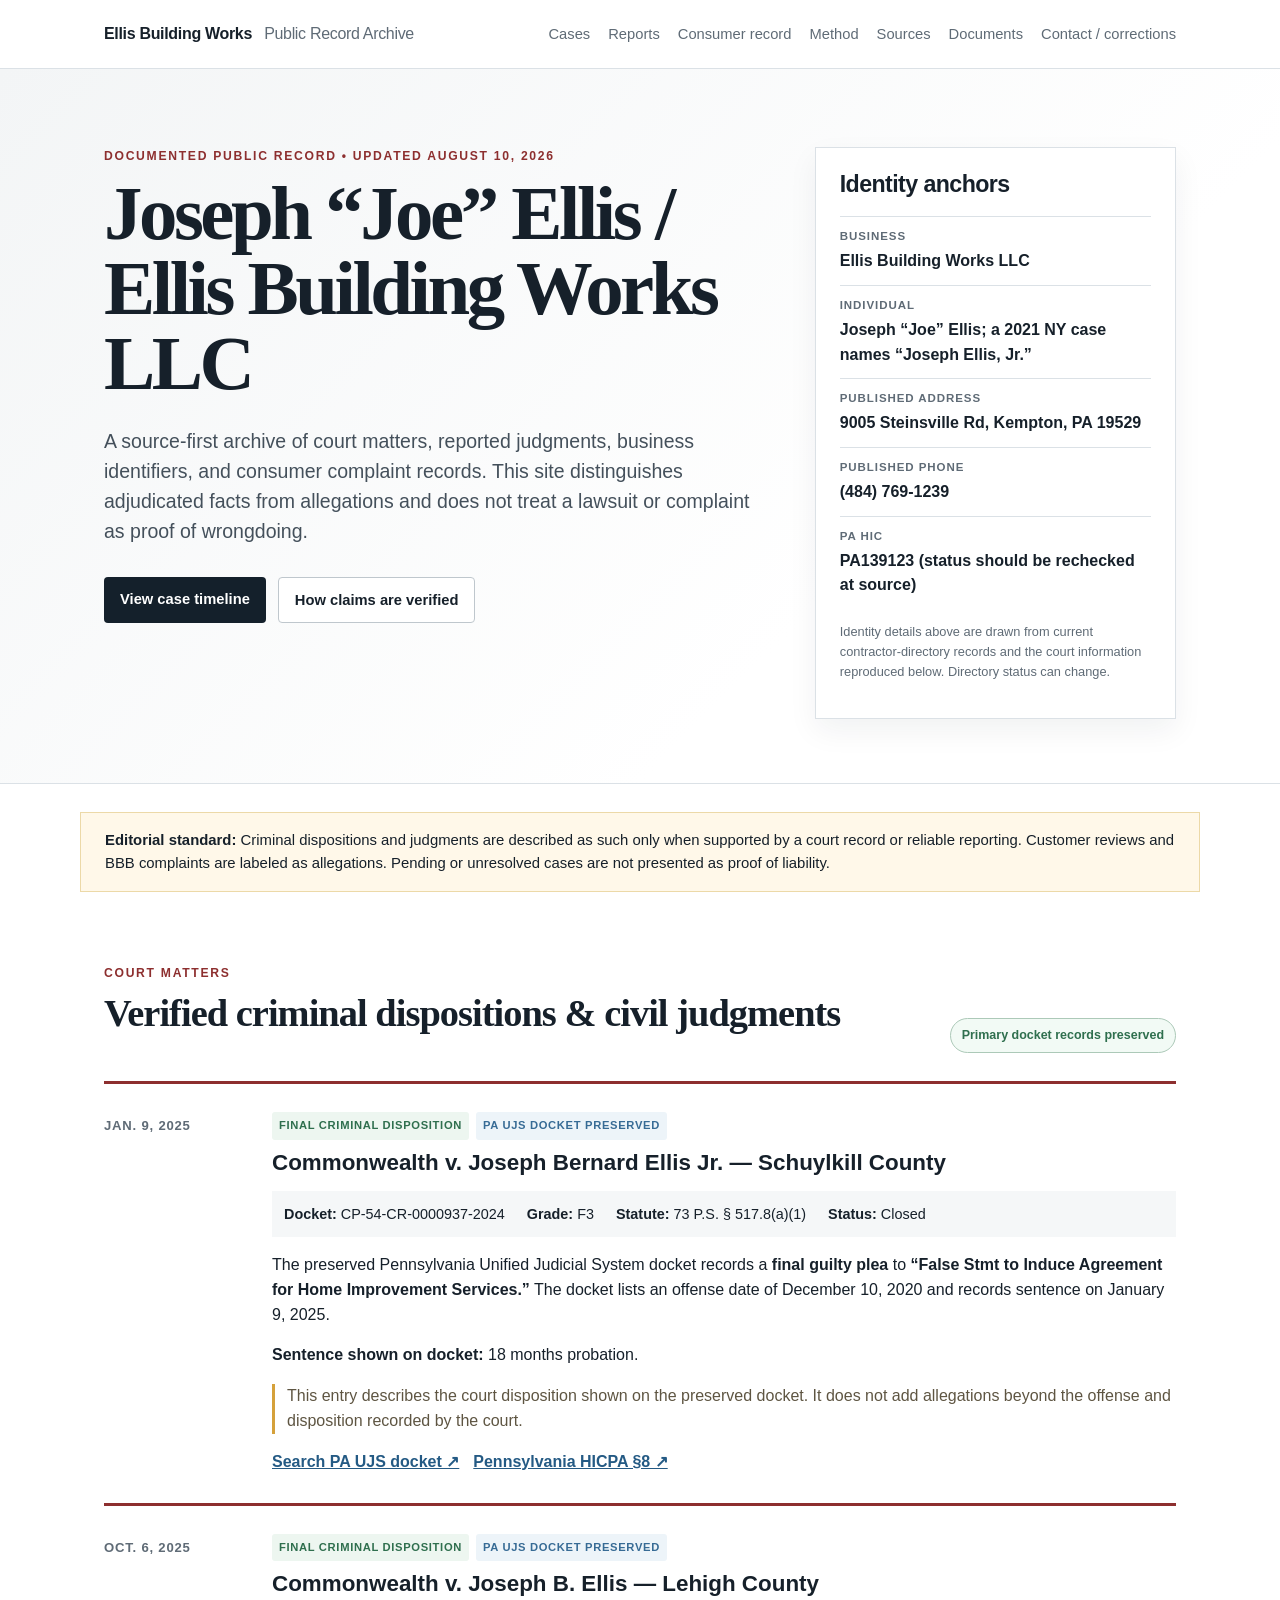
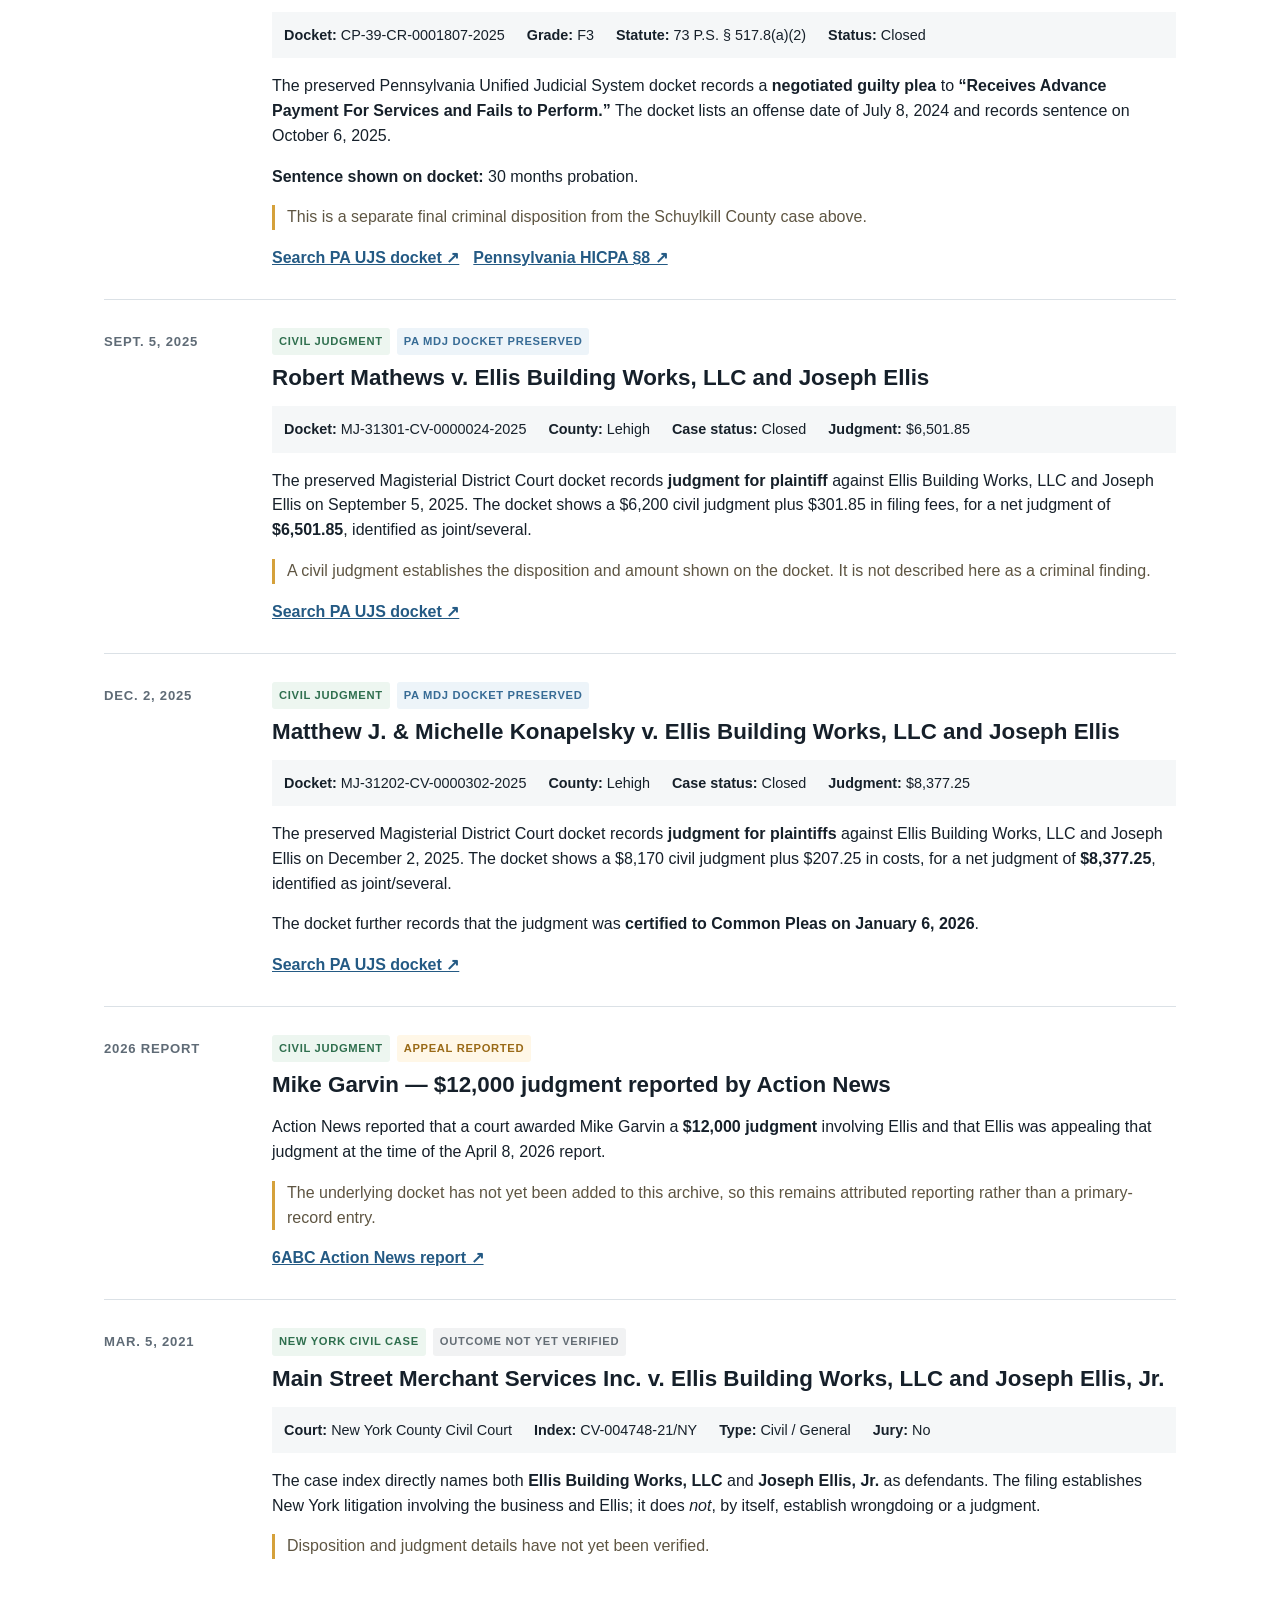
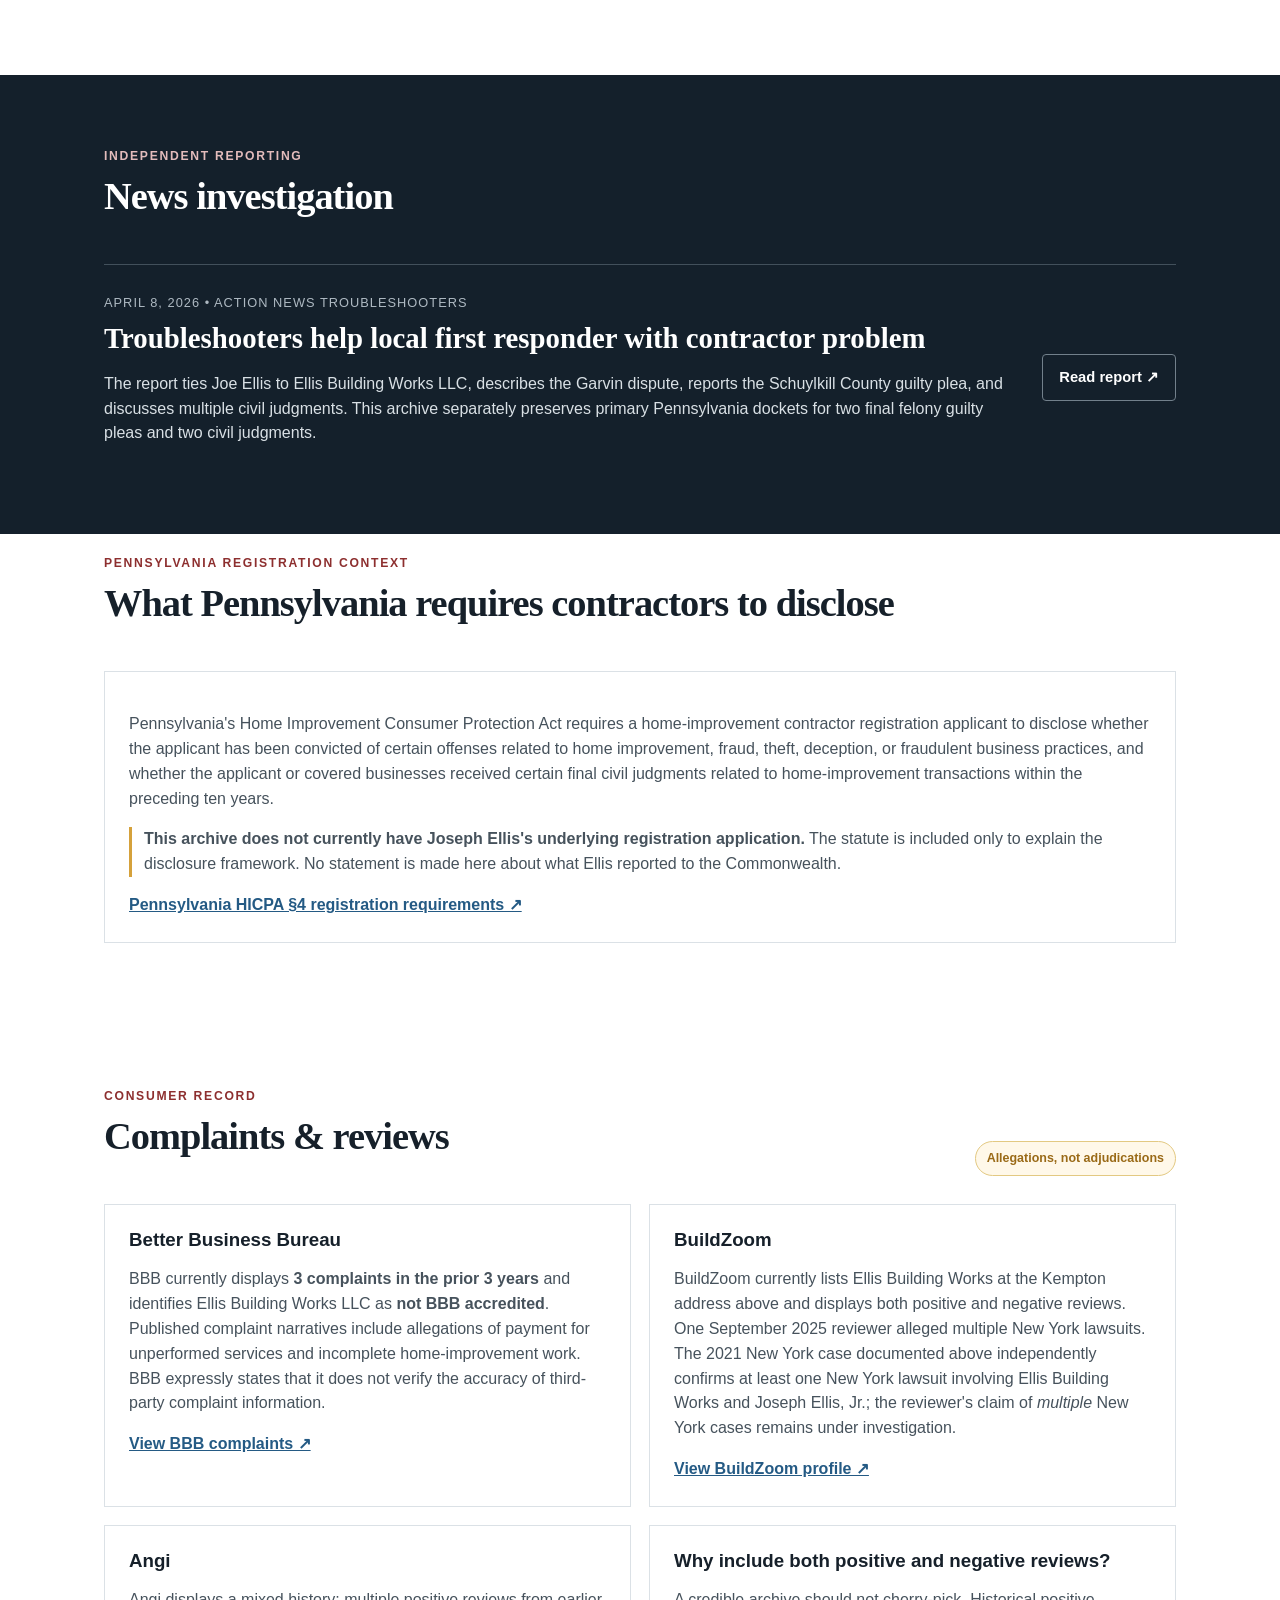
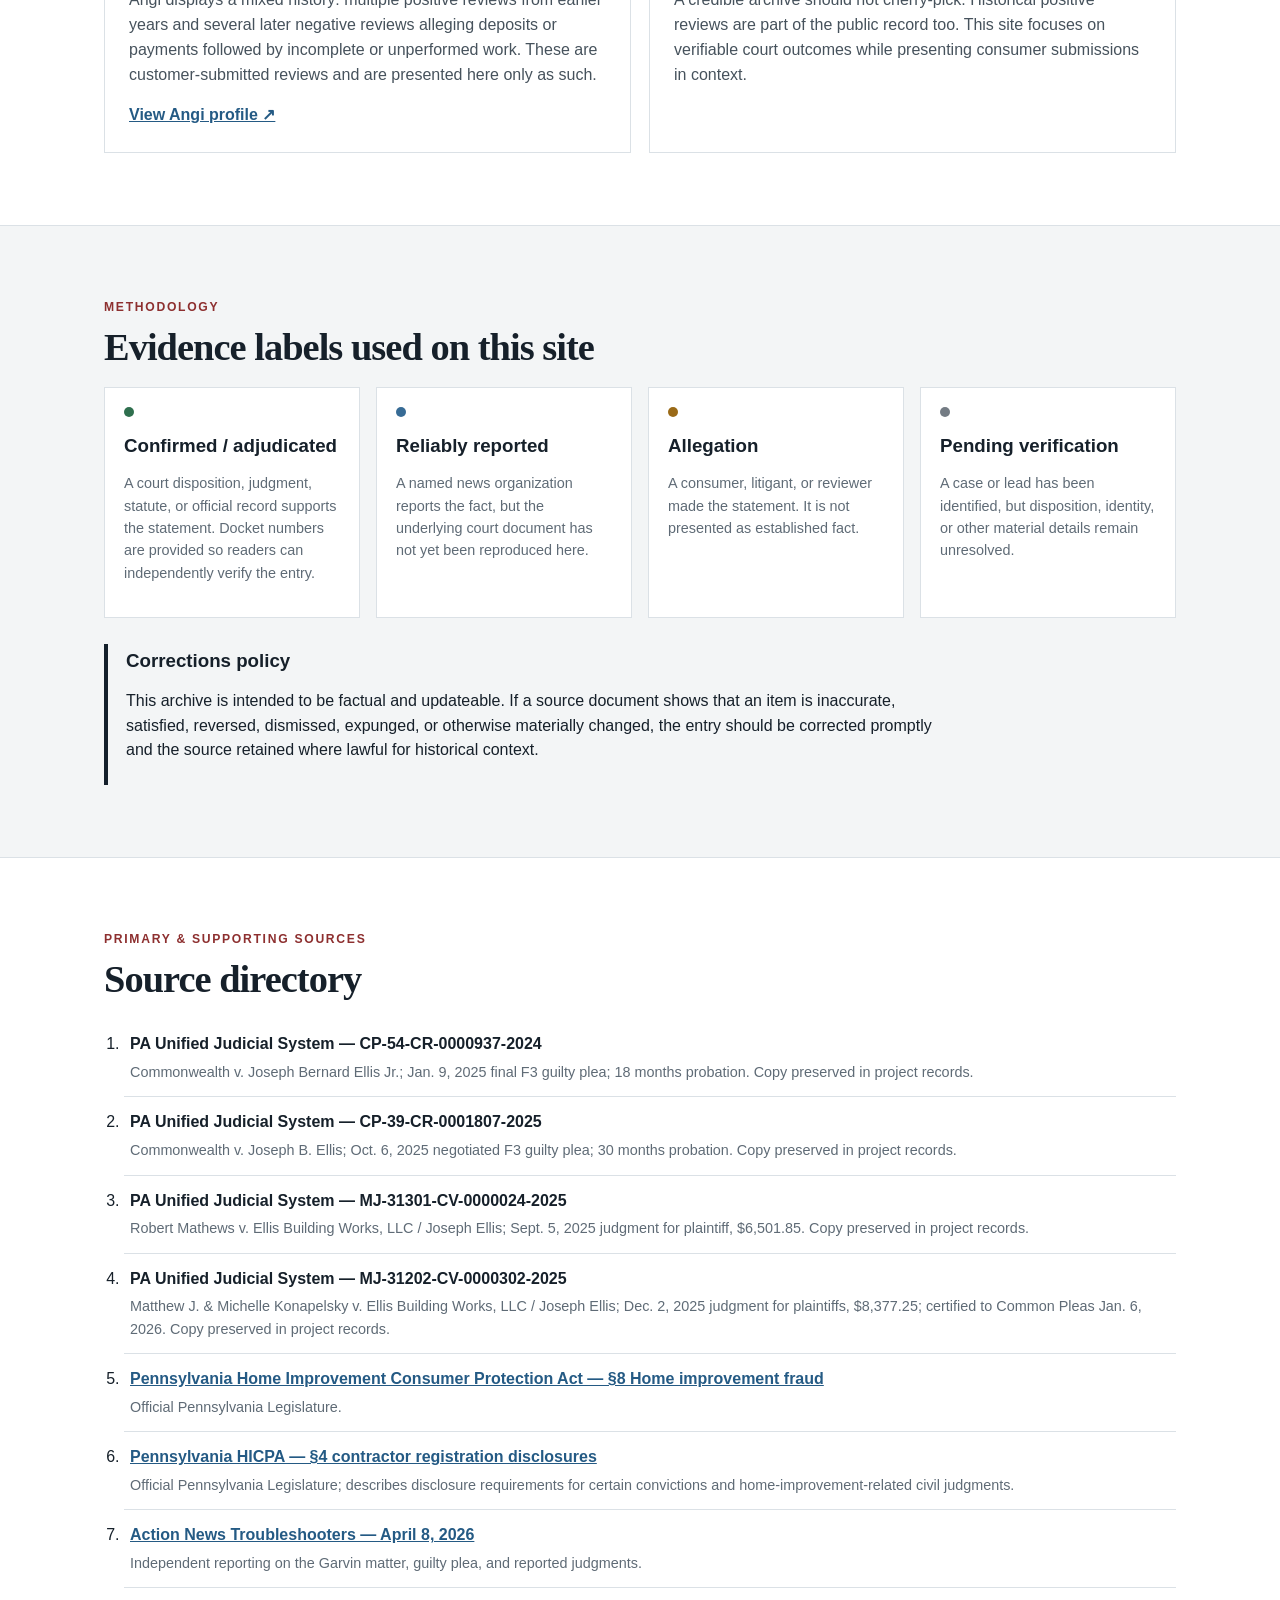
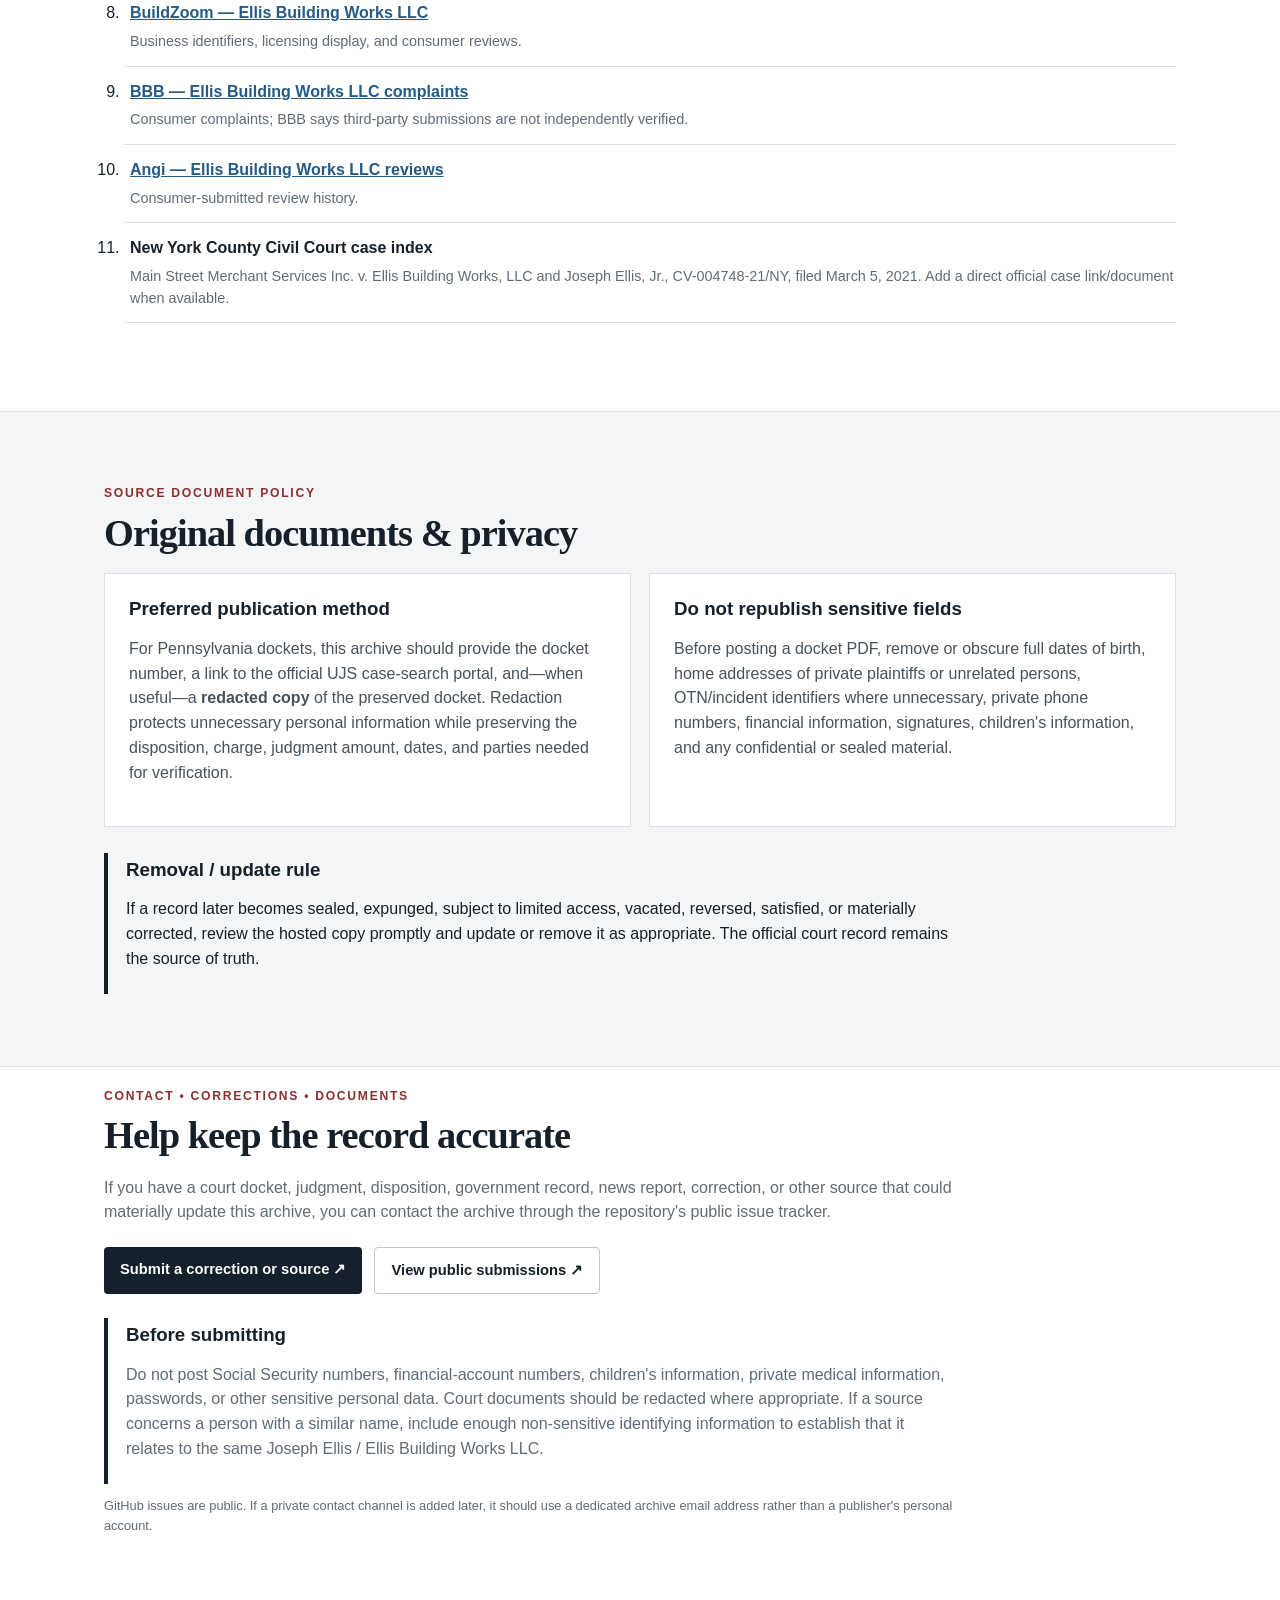
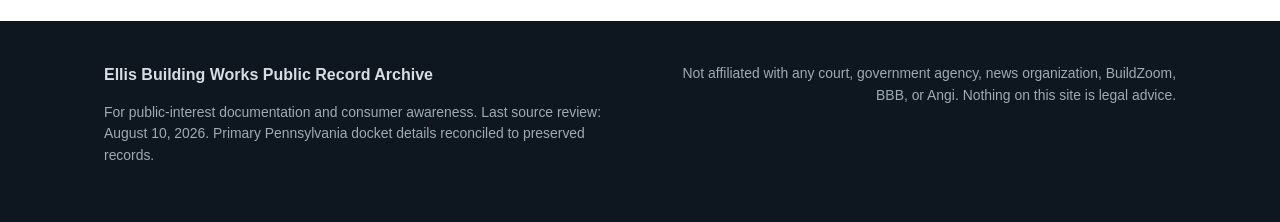
==== index.html @ d19dc3f2 "Update index.html" ====
<!doctype html>
<html lang="en">
<head>
  <meta charset="utf-8" />
  <meta name="viewport" content="width=device-width,initial-scale=1" />
  <title>Joseph Ellis / Ellis Building Works — Public Record Archive</title>
  <meta name="description" content="A sourced public-record archive concerning Joseph Ellis / Ellis Building Works LLC, separating court findings, reported facts, and consumer allegations." />
  <meta name="robots" content="index,follow" />
  <link rel="stylesheet" href="styles.css" />
</head>
<body>
<header class="site-header">
  <div class="wrap nav-wrap">
    <a class="brand" href="#top">Ellis Building Works <span>Public Record Archive</span></a>
    <nav aria-label="Primary">
      <a href="#cases">Cases</a>
      <a href="#reports">Reports</a>
      <a href="#consumer">Consumer record</a>
      <a href="#method">Method</a>
      <a href="#sources">Sources</a>
      <a href="#documents">Documents</a>
      <a href="#contact">Contact / corrections</a>
    </nav>
  </div>
</header>

<main id="top">
  <section class="hero">
    <div class="wrap hero-grid">
      <div>
        <div class="eyebrow">DOCUMENTED PUBLIC RECORD • UPDATED AUGUST 10, 2026</div>
        <h1>Joseph “Joe” Ellis / Ellis Building Works LLC</h1>
        <p class="lede">
          A source-first archive of court matters, reported judgments, business identifiers, and consumer complaint records.
          This site distinguishes adjudicated facts from allegations and does not treat a lawsuit or complaint as proof of wrongdoing.
        </p>
        <div class="actions">
          <a class="button" href="#cases">View case timeline</a>
          <a class="button ghost" href="#method">How claims are verified</a>
        </div>
      </div>

      <aside class="identity-card">
        <h2>Identity anchors</h2>
        <dl>
          <div><dt>Business</dt><dd>Ellis Building Works LLC</dd></div>
          <div><dt>Individual</dt><dd>Joseph “Joe” Ellis; a 2021 NY case names “Joseph Ellis, Jr.”</dd></div>
          <div><dt>Published address</dt><dd>9005 Steinsville Rd, Kempton, PA 19529</dd></div>
          <div><dt>Published phone</dt><dd>(484) 769-1239</dd></div>
          <div><dt>PA HIC</dt><dd>PA139123 (status should be rechecked at source)</dd></div>
        </dl>
        <p class="fine">
          Identity details above are drawn from current contractor-directory records and the court information reproduced below.
          Directory status can change.
        </p>
      </aside>
    </div>
  </section>

  <section class="wrap notice">
    <strong>Editorial standard:</strong>
    Criminal dispositions and judgments are described as such only when supported by a court record or reliable reporting.
    Customer reviews and BBB complaints are labeled as allegations.
    Pending or unresolved cases are not presented as proof of liability.
  </section>

  <section id="cases" class="wrap section">
    <div class="section-head">
      <div>
        <div class="eyebrow">COURT MATTERS</div>
        <h2>Verified criminal dispositions & civil judgments</h2>
      </div>
      <span class="pill high">Primary docket records preserved</span>
    </div>

    <article class="case-card featured">
      <div class="case-date">Jan. 9, 2025</div>
      <div class="case-body">
        <div class="tags">
          <span class="tag court">Final criminal disposition</span>
          <span class="tag source">PA UJS docket preserved</span>
        </div>
        <h3>Commonwealth v. Joseph Bernard Ellis Jr. — Schuylkill County</h3>
        <div class="case-meta">
          <span><b>Docket:</b> CP-54-CR-0000937-2024</span>
          <span><b>Grade:</b> F3</span>
          <span><b>Statute:</b> 73 P.S. § 517.8(a)(1)</span>
          <span><b>Status:</b> Closed</span>
        </div>
        <p>
          The preserved Pennsylvania Unified Judicial System docket records a
          <strong>final guilty plea</strong> to
          <strong>“False Stmt to Induce Agreement for Home Improvement Services.”</strong>
          The docket lists an offense date of December 10, 2020 and records sentence on January 9, 2025.
        </p>
        <p><strong>Sentence shown on docket:</strong> 18 months probation.</p>
        <p class="caution">
          This entry describes the court disposition shown on the preserved docket.
          It does not add allegations beyond the offense and disposition recorded by the court.
        </p>
        <div class="source-row">
          <a href="https://ujsportal.pacourts.us/CaseSearch" target="_blank" rel="noopener">Search PA UJS docket ↗</a>
          <a href="https://www.legis.state.pa.us/WU01/LI/LI/US/HTM/2008/0/0132..HTM" target="_blank" rel="noopener">Pennsylvania HICPA §8 ↗</a>
        </div>
      </div>
    </article>

    <article class="case-card featured">
      <div class="case-date">Oct. 6, 2025</div>
      <div class="case-body">
        <div class="tags">
          <span class="tag court">Final criminal disposition</span>
          <span class="tag source">PA UJS docket preserved</span>
        </div>
        <h3>Commonwealth v. Joseph B. Ellis — Lehigh County</h3>
        <div class="case-meta">
          <span><b>Docket:</b> CP-39-CR-0001807-2025</span>
          <span><b>Grade:</b> F3</span>
          <span><b>Statute:</b> 73 P.S. § 517.8(a)(2)</span>
          <span><b>Status:</b> Closed</span>
        </div>
        <p>
          The preserved Pennsylvania Unified Judicial System docket records a
          <strong>negotiated guilty plea</strong> to
          <strong>“Receives Advance Payment For Services and Fails to Perform.”</strong>
          The docket lists an offense date of July 8, 2024 and records sentence on October 6, 2025.
        </p>
        <p><strong>Sentence shown on docket:</strong> 30 months probation.</p>
        <p class="caution">
          This is a separate final criminal disposition from the Schuylkill County case above.
        </p>
        <div class="source-row">
          <a href="https://ujsportal.pacourts.us/CaseSearch" target="_blank" rel="noopener">Search PA UJS docket ↗</a>
          <a href="https://www.legis.state.pa.us/WU01/LI/LI/US/HTM/2008/0/0132..HTM" target="_blank" rel="noopener">Pennsylvania HICPA §8 ↗</a>
        </div>
      </div>
    </article>

    <article class="case-card">
      <div class="case-date">Sept. 5, 2025</div>
      <div class="case-body">
        <div class="tags">
          <span class="tag court">Civil judgment</span>
          <span class="tag source">PA MDJ docket preserved</span>
        </div>
        <h3>Robert Mathews v. Ellis Building Works, LLC and Joseph Ellis</h3>
        <div class="case-meta">
          <span><b>Docket:</b> MJ-31301-CV-0000024-2025</span>
          <span><b>County:</b> Lehigh</span>
          <span><b>Case status:</b> Closed</span>
          <span><b>Judgment:</b> $6,501.85</span>
        </div>
        <p>
          The preserved Magisterial District Court docket records
          <strong>judgment for plaintiff</strong> against Ellis Building Works, LLC and Joseph Ellis on September 5, 2025.
          The docket shows a $6,200 civil judgment plus $301.85 in filing fees, for a net judgment of
          <strong>$6,501.85</strong>, identified as joint/several.
        </p>
        <p class="caution">
          A civil judgment establishes the disposition and amount shown on the docket.
          It is not described here as a criminal finding.
        </p>
        <div class="source-row">
          <a href="https://ujsportal.pacourts.us/CaseSearch" target="_blank" rel="noopener">Search PA UJS docket ↗</a>
        </div>
      </div>
    </article>

    <article class="case-card">
      <div class="case-date">Dec. 2, 2025</div>
      <div class="case-body">
        <div class="tags">
          <span class="tag court">Civil judgment</span>
          <span class="tag source">PA MDJ docket preserved</span>
        </div>
        <h3>Matthew J. & Michelle Konapelsky v. Ellis Building Works, LLC and Joseph Ellis</h3>
        <div class="case-meta">
          <span><b>Docket:</b> MJ-31202-CV-0000302-2025</span>
          <span><b>County:</b> Lehigh</span>
          <span><b>Case status:</b> Closed</span>
          <span><b>Judgment:</b> $8,377.25</span>
        </div>
        <p>
          The preserved Magisterial District Court docket records
          <strong>judgment for plaintiffs</strong> against Ellis Building Works, LLC and Joseph Ellis on December 2, 2025.
          The docket shows a $8,170 civil judgment plus $207.25 in costs, for a net judgment of
          <strong>$8,377.25</strong>, identified as joint/several.
        </p>
        <p>
          The docket further records that the judgment was
          <strong>certified to Common Pleas on January 6, 2026</strong>.
        </p>
        <div class="source-row">
          <a href="https://ujsportal.pacourts.us/CaseSearch" target="_blank" rel="noopener">Search PA UJS docket ↗</a>
        </div>
      </div>
    </article>

    <article class="case-card">
      <div class="case-date">2026 report</div>
      <div class="case-body">
        <div class="tags">
          <span class="tag court">Civil judgment</span>
          <span class="tag status">Appeal reported</span>
        </div>
        <h3>Mike Garvin — $12,000 judgment reported by Action News</h3>
        <p>
          Action News reported that a court awarded Mike Garvin a
          <strong>$12,000 judgment</strong> involving Ellis and that Ellis was appealing that judgment
          at the time of the April 8, 2026 report.
        </p>
        <p class="caution">
          The underlying docket has not yet been added to this archive,
          so this remains attributed reporting rather than a primary-record entry.
        </p>
        <div class="source-row">
          <a href="https://6abc.com/post/troubleshooters-help-local-first-responder-contractor-problem/18855903/" target="_blank" rel="noopener">6ABC Action News report ↗</a>
        </div>
      </div>
    </article>

    <article class="case-card">
      <div class="case-date">Mar. 5, 2021</div>
      <div class="case-body">
        <div class="tags">
          <span class="tag court">New York civil case</span>
          <span class="tag pending">Outcome not yet verified</span>
        </div>
        <h3>Main Street Merchant Services Inc. v. Ellis Building Works, LLC and Joseph Ellis, Jr.</h3>
        <div class="case-meta">
          <span><b>Court:</b> New York County Civil Court</span>
          <span><b>Index:</b> CV-004748-21/NY</span>
          <span><b>Type:</b> Civil / General</span>
          <span><b>Jury:</b> No</span>
        </div>
        <p>
          The case index directly names both <strong>Ellis Building Works, LLC</strong> and
          <strong>Joseph Ellis, Jr.</strong> as defendants.
          The filing establishes New York litigation involving the business and Ellis;
          it does <em>not</em>, by itself, establish wrongdoing or a judgment.
        </p>
        <p class="caution">Disposition and judgment details have not yet been verified.</p>
      </div>
    </article>
  </section>

  <section id="reports" class="band">
    <div class="wrap section">
      <div class="section-head">
        <div>
          <div class="eyebrow">INDEPENDENT REPORTING</div>
          <h2>News investigation</h2>
        </div>
      </div>

      <article class="news-card">
        <div>
          <div class="date-line">April 8, 2026 • Action News Troubleshooters</div>
          <h3>Troubleshooters help local first responder with contractor problem</h3>
          <p>
            The report ties Joe Ellis to Ellis Building Works LLC, describes the Garvin dispute,
            reports the Schuylkill County guilty plea, and discusses multiple civil judgments.
            This archive separately preserves primary Pennsylvania dockets for two final felony guilty pleas
            and two civil judgments.
          </p>
        </div>
        <a class="button ghost" href="https://6abc.com/post/troubleshooters-help-local-first-responder-contractor-problem/18855903/" target="_blank" rel="noopener">Read report ↗</a>
      </article>
    </div>
  </section>

  <section class="wrap section registration-section">
    <div class="section-head">
      <div>
        <div class="eyebrow">PENNSYLVANIA REGISTRATION CONTEXT</div>
        <h2>What Pennsylvania requires contractors to disclose</h2>
      </div>
    </div>

    <div class="panel">
      <p>
        Pennsylvania's Home Improvement Consumer Protection Act requires a home-improvement contractor
        registration applicant to disclose whether the applicant has been convicted of certain offenses
        related to home improvement, fraud, theft, deception, or fraudulent business practices,
        and whether the applicant or covered businesses received certain final civil judgments related
        to home-improvement transactions within the preceding ten years.
      </p>
      <p class="caution">
        <strong>This archive does not currently have Joseph Ellis's underlying registration application.</strong>
        The statute is included only to explain the disclosure framework.
        No statement is made here about what Ellis reported to the Commonwealth.
      </p>
      <a href="https://www.legis.state.pa.us/WU01/LI/LI/US/HTM/2008/0/0132.000.000.004.000..HTM" target="_blank" rel="noopener">Pennsylvania HICPA §4 registration requirements ↗</a>
    </div>
  </section>

  <section id="consumer" class="wrap section">
    <div class="section-head">
      <div>
        <div class="eyebrow">CONSUMER RECORD</div>
        <h2>Complaints & reviews</h2>
      </div>
      <span class="pill caution-pill">Allegations, not adjudications</span>
    </div>

    <div class="grid-2">
      <article class="panel">
        <h3>Better Business Bureau</h3>
        <p>
          BBB currently displays <strong>3 complaints in the prior 3 years</strong> and identifies
          Ellis Building Works LLC as <strong>not BBB accredited</strong>.
          Published complaint narratives include allegations of payment for unperformed services
          and incomplete home-improvement work.
          BBB expressly states that it does not verify the accuracy of third-party complaint information.
        </p>
        <a href="https://www.bbb.org/us/pa/kempton/profile/home-repair/ellis-building-works-llc-0241-236092282/complaints" target="_blank" rel="noopener">View BBB complaints ↗</a>
      </article>

      <article class="panel">
        <h3>BuildZoom</h3>
        <p>
          BuildZoom currently lists Ellis Building Works at the Kempton address above and displays
          both positive and negative reviews.
          One September 2025 reviewer alleged multiple New York lawsuits.
          The 2021 New York case documented above independently confirms at least one New York lawsuit
          involving Ellis Building Works and Joseph Ellis, Jr.; the reviewer's claim of
          <em>multiple</em> New York cases remains under investigation.
        </p>
        <a href="https://www.buildzoom.com/contractor/ellis-building-works-llc" target="_blank" rel="noopener">View BuildZoom profile ↗</a>
      </article>

      <article class="panel">
        <h3>Angi</h3>
        <p>
          Angi displays a mixed history: multiple positive reviews from earlier years and several later
          negative reviews alleging deposits or payments followed by incomplete or unperformed work.
          These are customer-submitted reviews and are presented here only as such.
        </p>
        <a href="https://www.angi.com/companylist/us/pa/albany/ellis-building-works-llc-reviews-73182029.htm" target="_blank" rel="noopener">View Angi profile ↗</a>
      </article>

      <article class="panel">
        <h3>Why include both positive and negative reviews?</h3>
        <p>
          A credible archive should not cherry-pick.
          Historical positive reviews are part of the public record too.
          This site focuses on verifiable court outcomes while presenting consumer submissions in context.
        </p>
      </article>
    </div>
  </section>

  <section id="method" class="band muted-band">
    <div class="wrap section">
      <div class="eyebrow">METHODOLOGY</div>
      <h2>Evidence labels used on this site</h2>

      <div class="method-grid">
        <div>
          <span class="dot green"></span>
          <h3>Confirmed / adjudicated</h3>
          <p>
            A court disposition, judgment, statute, or official record supports the statement.
            Docket numbers are provided so readers can independently verify the entry.
          </p>
        </div>

        <div>
          <span class="dot blue"></span>
          <h3>Reliably reported</h3>
          <p>
            A named news organization reports the fact, but the underlying court document
            has not yet been reproduced here.
          </p>
        </div>

        <div>
          <span class="dot amber"></span>
          <h3>Allegation</h3>
          <p>
            A consumer, litigant, or reviewer made the statement.
            It is not presented as established fact.
          </p>
        </div>

        <div>
          <span class="dot gray"></span>
          <h3>Pending verification</h3>
          <p>
            A case or lead has been identified, but disposition, identity,
            or other material details remain unresolved.
          </p>
        </div>
      </div>

      <div class="policy-box">
        <h3>Corrections policy</h3>
        <p>
          This archive is intended to be factual and updateable.
          If a source document shows that an item is inaccurate, satisfied, reversed, dismissed,
          expunged, or otherwise materially changed, the entry should be corrected promptly
          and the source retained where lawful for historical context.
        </p>
      </div>
    </div>
  </section>

  <section id="sources" class="wrap section">
    <div class="eyebrow">PRIMARY & SUPPORTING SOURCES</div>
    <h2>Source directory</h2>

    <ol class="sources">
      <li>
        <strong>PA Unified Judicial System — CP-54-CR-0000937-2024</strong>
        <span>
          Commonwealth v. Joseph Bernard Ellis Jr.; Jan. 9, 2025 final F3 guilty plea;
          18 months probation. Copy preserved in project records.
        </span>
      </li>

      <li>
        <strong>PA Unified Judicial System — CP-39-CR-0001807-2025</strong>
        <span>
          Commonwealth v. Joseph B. Ellis; Oct. 6, 2025 negotiated F3 guilty plea;
          30 months probation. Copy preserved in project records.
        </span>
      </li>

      <li>
        <strong>PA Unified Judicial System — MJ-31301-CV-0000024-2025</strong>
        <span>
          Robert Mathews v. Ellis Building Works, LLC / Joseph Ellis;
          Sept. 5, 2025 judgment for plaintiff, $6,501.85.
          Copy preserved in project records.
        </span>
      </li>

      <li>
        <strong>PA Unified Judicial System — MJ-31202-CV-0000302-2025</strong>
        <span>
          Matthew J. & Michelle Konapelsky v. Ellis Building Works, LLC / Joseph Ellis;
          Dec. 2, 2025 judgment for plaintiffs, $8,377.25;
          certified to Common Pleas Jan. 6, 2026.
          Copy preserved in project records.
        </span>
      </li>

      <li>
        <a href="https://www.legis.state.pa.us/WU01/LI/LI/US/HTM/2008/0/0132..HTM" target="_blank" rel="noopener">
          Pennsylvania Home Improvement Consumer Protection Act — §8 Home improvement fraud
        </a>
        <span>Official Pennsylvania Legislature.</span>
      </li>

      <li>
        <a href="https://www.legis.state.pa.us/WU01/LI/LI/US/HTM/2008/0/0132.000.000.004.000..HTM" target="_blank" rel="noopener">
          Pennsylvania HICPA — §4 contractor registration disclosures
        </a>
        <span>
          Official Pennsylvania Legislature; describes disclosure requirements for certain convictions
          and home-improvement-related civil judgments.
        </span>
      </li>

      <li>
        <a href="https://6abc.com/post/troubleshooters-help-local-first-responder-contractor-problem/18855903/" target="_blank" rel="noopener">
          Action News Troubleshooters — April 8, 2026
        </a>
        <span>
          Independent reporting on the Garvin matter, guilty plea, and reported judgments.
        </span>
      </li>

      <li>
        <a href="https://www.buildzoom.com/contractor/ellis-building-works-llc" target="_blank" rel="noopener">
          BuildZoom — Ellis Building Works LLC
        </a>
        <span>Business identifiers, licensing display, and consumer reviews.</span>
      </li>

      <li>
        <a href="https://www.bbb.org/us/pa/kempton/profile/home-repair/ellis-building-works-llc-0241-236092282/complaints" target="_blank" rel="noopener">
          BBB — Ellis Building Works LLC complaints
        </a>
        <span>
          Consumer complaints; BBB says third-party submissions are not independently verified.
        </span>
      </li>

      <li>
        <a href="https://www.angi.com/companylist/us/pa/albany/ellis-building-works-llc-reviews-73182029.htm" target="_blank" rel="noopener">
          Angi — Ellis Building Works LLC reviews
        </a>
        <span>Consumer-submitted review history.</span>
      </li>

      <li>
        <strong>New York County Civil Court case index</strong>
        <span>
          Main Street Merchant Services Inc. v. Ellis Building Works, LLC and Joseph Ellis, Jr.,
          CV-004748-21/NY, filed March 5, 2021.
          Add a direct official case link/document when available.
        </span>
      </li>
    </ol>
  </section>

  <section id="documents" class="band muted-band">
    <div class="wrap section">
      <div class="eyebrow">SOURCE DOCUMENT POLICY</div>
      <h2>Original documents & privacy</h2>

      <div class="grid-2">
        <article class="panel">
          <h3>Preferred publication method</h3>
          <p>
            For Pennsylvania dockets, this archive should provide the docket number,
            a link to the official UJS case-search portal, and—when useful—a
            <strong>redacted copy</strong> of the preserved docket.
            Redaction protects unnecessary personal information while preserving the disposition,
            charge, judgment amount, dates, and parties needed for verification.
          </p>
        </article>

        <article class="panel">
          <h3>Do not republish sensitive fields</h3>
          <p>
            Before posting a docket PDF, remove or obscure full dates of birth,
            home addresses of private plaintiffs or unrelated persons,
            OTN/incident identifiers where unnecessary, private phone numbers,
            financial information, signatures, children's information,
            and any confidential or sealed material.
          </p>
        </article>
      </div>

      <div class="policy-box">
        <h3>Removal / update rule</h3>
        <p>
          If a record later becomes sealed, expunged, subject to limited access,
          vacated, reversed, satisfied, or materially corrected,
          review the hosted copy promptly and update or remove it as appropriate.
          The official court record remains the source of truth.
        </p>
      </div>
    </div>
  </section>

  <section id="contact" class="wrap section submit-section">
    <div class="eyebrow">CONTACT • CORRECTIONS • DOCUMENTS</div>
    <h2>Help keep the record accurate</h2>
    <p>
      If you have a court docket, judgment, disposition, government record, news report,
      correction, or other source that could materially update this archive,
      you can contact the archive through the repository's public issue tracker.
    </p>

    <div class="contact-actions">
      <a class="button" href="https://github.com/wheresmybasment/ellis-building-works-public-record/issues/new" target="_blank" rel="noopener">
        Submit a correction or source ↗
      </a>
      <a class="button ghost" href="https://github.com/wheresmybasment/ellis-building-works-public-record/issues" target="_blank" rel="noopener">
        View public submissions ↗
      </a>
    </div>

    <div class="policy-box privacy-box">
      <h3>Before submitting</h3>
      <p>
        Do not post Social Security numbers, financial-account numbers, children's information,
        private medical information, passwords, or other sensitive personal data.
        Court documents should be redacted where appropriate.
        If a source concerns a person with a similar name,
        include enough non-sensitive identifying information to establish that it relates
        to the same Joseph Ellis / Ellis Building Works LLC.
      </p>
    </div>

    <p class="fine">
      GitHub issues are public.
      If a private contact channel is added later,
      it should use a dedicated archive email address rather than a publisher's personal account.
    </p>
  </section>
</main>

<footer>
  <div class="wrap footer-grid">
    <div>
      <strong>Ellis Building Works Public Record Archive</strong>
      <p>
        For public-interest documentation and consumer awareness.
        Last source review: August 10, 2026.
        Primary Pennsylvania docket details reconciled to preserved records.
      </p>
    </div>
    <div class="footer-note">
      Not affiliated with any court, government agency, news organization, BuildZoom, BBB, or Angi.
      Nothing on this site is legal advice.
    </div>
  </div>
</footer>
</body>
</html>
---- styles.css ----
:root{--ink:#16202a;--muted:#5f6b76;--line:#dbe1e6;--paper:#fff;--soft:#f5f7f8;--dark:#14202b;--accent:#8d2f2f;--green:#2f6f4e;--blue:#376b95;--amber:#9a6a17;--gray:#747c84;--max:1120px}*{box-sizing:border-box}html{scroll-behavior:smooth}body{margin:0;font-family:Inter,ui-sans-serif,-apple-system,BlinkMacSystemFont,"Segoe UI",sans-serif;color:var(--ink);background:var(--paper);line-height:1.55}.wrap{max-width:var(--max);margin:auto;padding-left:24px;padding-right:24px}.site-header{position:sticky;top:0;z-index:20;background:rgba(255,255,255,.95);border-bottom:1px solid var(--line);backdrop-filter:blur(10px)}.nav-wrap{display:flex;align-items:center;justify-content:space-between;min-height:68px;gap:24px}.brand{color:var(--ink);text-decoration:none;font-weight:800;letter-spacing:-.02em}.brand span{font-weight:500;color:var(--muted);margin-left:8px}.site-header nav{display:flex;gap:18px;flex-wrap:wrap}.site-header nav a{color:var(--muted);text-decoration:none;font-size:.92rem}.site-header nav a:hover{color:var(--ink)}.hero{background:linear-gradient(135deg,#f3f5f6 0%,#fff 68%);border-bottom:1px solid var(--line);padding:78px 0 64px}.hero-grid{display:grid;grid-template-columns:1.45fr .8fr;gap:56px;align-items:start}.eyebrow{font-size:.76rem;font-weight:800;letter-spacing:.14em;color:var(--accent);text-transform:uppercase;margin-bottom:10px}h1{font-family:Georgia,"Times New Roman",serif;font-size:clamp(2.65rem,6vw,5.25rem);line-height:.98;letter-spacing:-.045em;margin:0 0 24px;max-width:850px}h2{font-family:Georgia,"Times New Roman",serif;font-size:clamp(2rem,3vw,3rem);line-height:1.05;margin:0 0 20px;letter-spacing:-.025em}h3{margin:0 0 10px;line-height:1.2}.lede{font-size:1.22rem;color:#44505b;max-width:760px}.actions{display:flex;gap:12px;flex-wrap:wrap;margin-top:30px}.button{display:inline-block;text-decoration:none;background:var(--dark);color:white;padding:11px 16px;border-radius:4px;font-weight:700;font-size:.92rem}.button.ghost{background:white;color:var(--ink);border:1px solid #bfc7cd}.identity-card{background:white;border:1px solid var(--line);padding:24px;box-shadow:0 12px 28px rgba(20,32,43,.06)}.identity-card h2{font-size:1.45rem;font-family:inherit}.identity-card dl{margin:0}.identity-card dl div{padding:11px 0;border-top:1px solid var(--line)}.identity-card dt{font-size:.72rem;text-transform:uppercase;letter-spacing:.08em;color:var(--muted);font-weight:800}.identity-card dd{margin:3px 0 0;font-weight:650}.fine{font-size:.8rem;color:var(--muted)}.notice{margin-top:28px;background:#fff8e9;border:1px solid #ecd9a8;padding-top:16px;padding-bottom:16px;font-size:.93rem}.section{padding-top:72px;padding-bottom:72px}.section-head{display:flex;align-items:end;justify-content:space-between;gap:24px;margin-bottom:28px}.pill{border-radius:999px;padding:7px 11px;font-size:.78rem;font-weight:800;border:1px solid}.pill.high{color:var(--green);border-color:#acc9b8;background:#f2faf5}.caution-pill{color:var(--amber);background:#fff8e9;border-color:#e3c982}.case-card{display:grid;grid-template-columns:140px 1fr;gap:28px;border-top:1px solid var(--line);padding:28px 0}.case-card.featured{border-top:3px solid var(--accent)}.case-date{font-size:.82rem;font-weight:800;color:var(--muted);text-transform:uppercase;letter-spacing:.06em;padding-top:4px}.tags{display:flex;gap:7px;flex-wrap:wrap;margin-bottom:10px}.tag{display:inline-block;font-size:.7rem;text-transform:uppercase;font-weight:850;letter-spacing:.06em;padding:5px 7px;border-radius:3px;background:#eef2f4}.tag.court{background:#edf6f0;color:var(--green)}.tag.source{background:#edf4f9;color:var(--blue)}.tag.pending{background:#f1f2f3;color:#646d75}.tag.status{background:#fff7e7;color:var(--amber)}.case-body h3{font-size:1.4rem}.case-meta{display:flex;gap:10px 22px;flex-wrap:wrap;background:var(--soft);padding:12px;margin:14px 0;font-size:.9rem}.source-row{display:flex;gap:14px;flex-wrap:wrap;margin-top:16px}.source-row a,.panel a,.sources a{color:#245a84;font-weight:700}.caution{border-left:3px solid #d5a13b;padding-left:12px;color:#5e5542}.band{background:var(--dark);color:white}.band .eyebrow{color:#e3bcbc}.news-card{display:flex;align-items:center;justify-content:space-between;gap:30px;border-top:1px solid #42505b;padding-top:28px}.news-card h3{font-family:Georgia,"Times New Roman",serif;font-size:1.8rem}.news-card p{color:#d9e0e5}.news-card .button.ghost{background:transparent;color:#fff;border-color:#72808b;white-space:nowrap}.date-line{font-size:.8rem;text-transform:uppercase;letter-spacing:.08em;color:#aeb9c2;margin-bottom:8px}.grid-2{display:grid;grid-template-columns:1fr 1fr;gap:18px}.panel{border:1px solid var(--line);padding:24px;background:white}.panel p{color:#46525c}.muted-band{background:#f3f5f6;color:var(--ink);border-top:1px solid var(--line);border-bottom:1px solid var(--line)}.muted-band .eyebrow{color:var(--accent)}.method-grid{display:grid;grid-template-columns:repeat(4,1fr);gap:16px}.method-grid>div{background:white;border:1px solid var(--line);padding:19px}.dot{display:block;width:10px;height:10px;border-radius:50%;margin-bottom:18px}.green{background:var(--green)}.blue{background:var(--blue)}.amber{background:var(--amber)}.gray{background:var(--gray)}.method-grid p{font-size:.9rem;color:var(--muted)}.policy-box{margin-top:26px;border-left:4px solid var(--dark);padding:6px 0 6px 18px;max-width:850px}.sources{padding-left:20px}.sources li{padding:13px 0 13px 6px;border-bottom:1px solid var(--line)}.sources span{display:block;color:var(--muted);font-size:.9rem;margin-top:4px}.submit-section{padding-top:20px}.submit-section p{max-width:850px;color:var(--muted)}footer{background:#0e171f;color:#d7dde2;padding:42px 0}.footer-grid{display:grid;grid-template-columns:1fr 1fr;gap:30px}.footer-grid p,.footer-note{color:#9eabb4;font-size:.87rem}.footer-note{text-align:right}@media(max-width:800px){.nav-wrap{align-items:flex-start;padding-top:14px;padding-bottom:14px}.site-header nav{display:none}.brand span{display:block;margin:0;font-size:.78rem}.hero{padding-top:52px}.hero-grid,.grid-2,.method-grid,.footer-grid{grid-template-columns:1fr}.case-card{grid-template-columns:1fr;gap:8px}.section-head,.news-card{align-items:flex-start;flex-direction:column}.footer-note{text-align:left}.identity-card{margin-top:4px}}

.contact-actions{display:flex;gap:12px;flex-wrap:wrap;margin:22px 0}.privacy-box{margin-top:24px}.registration-section{padding-top:20px}
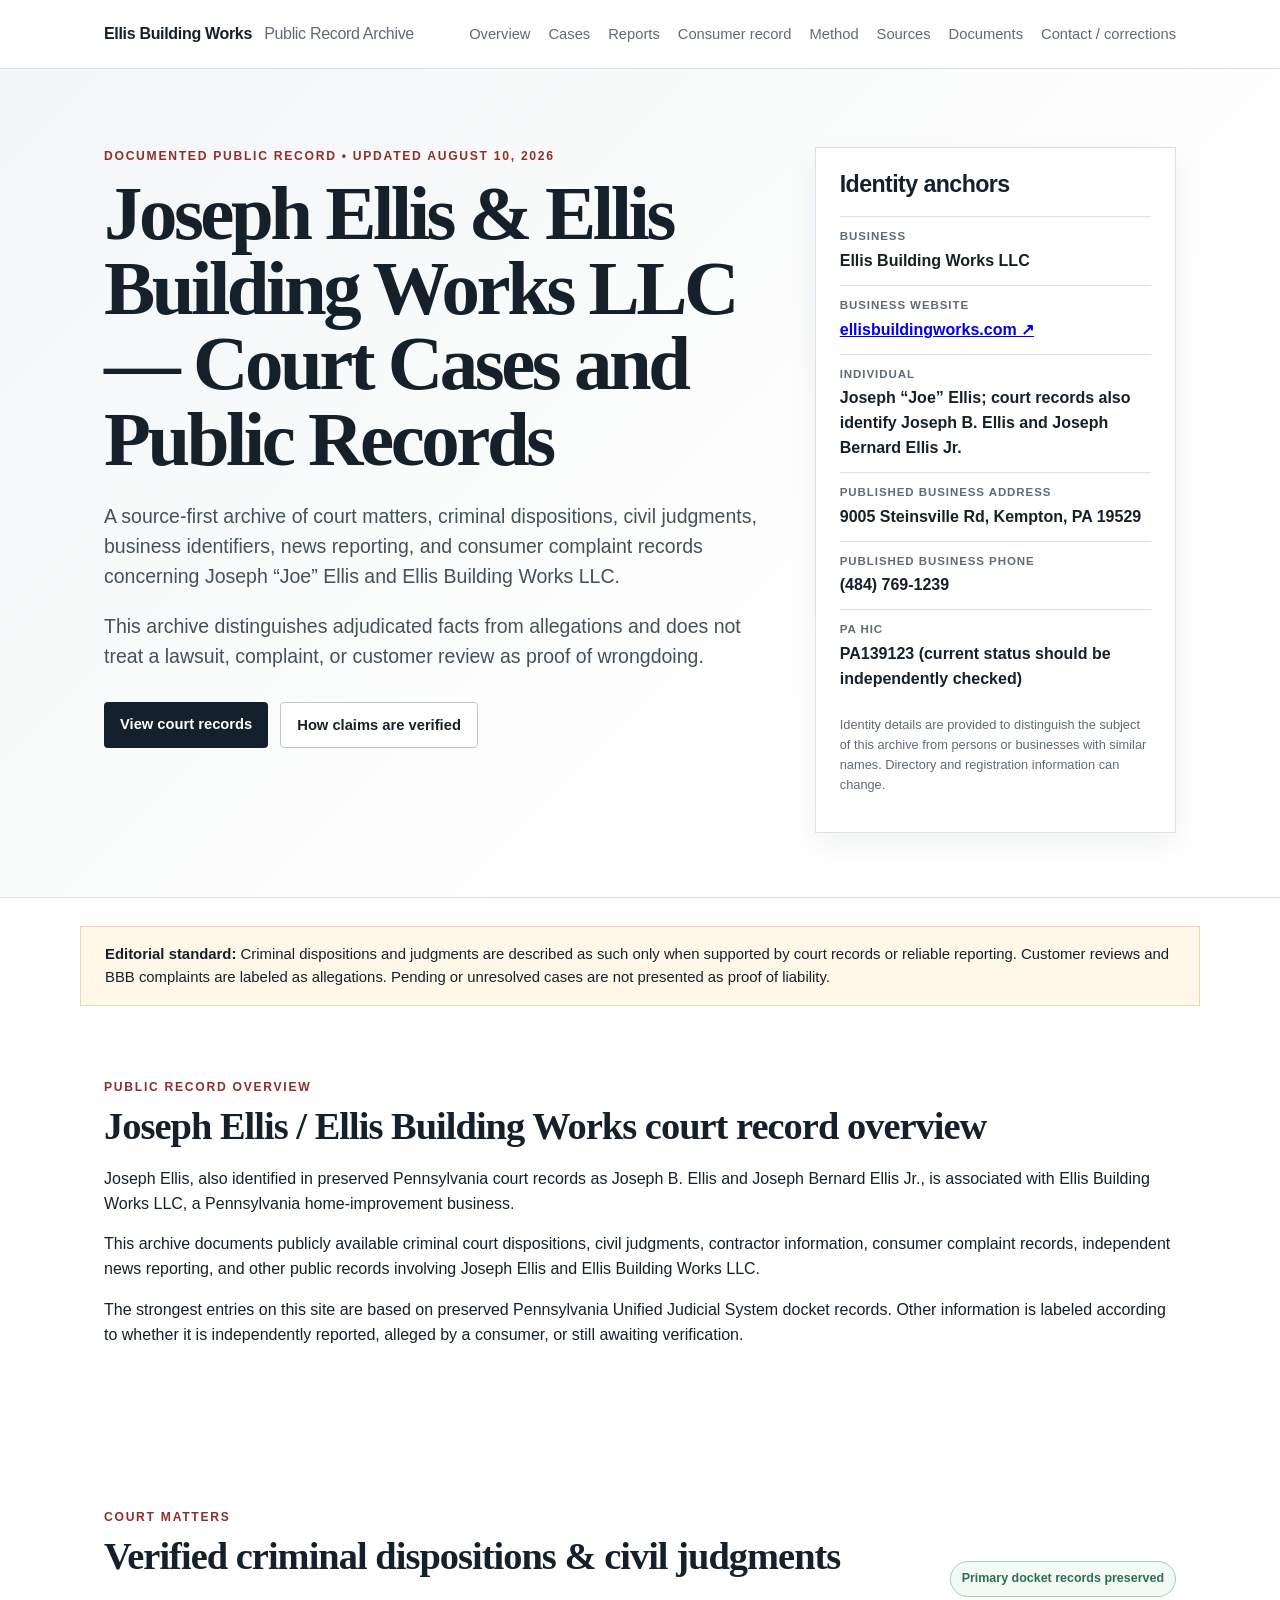
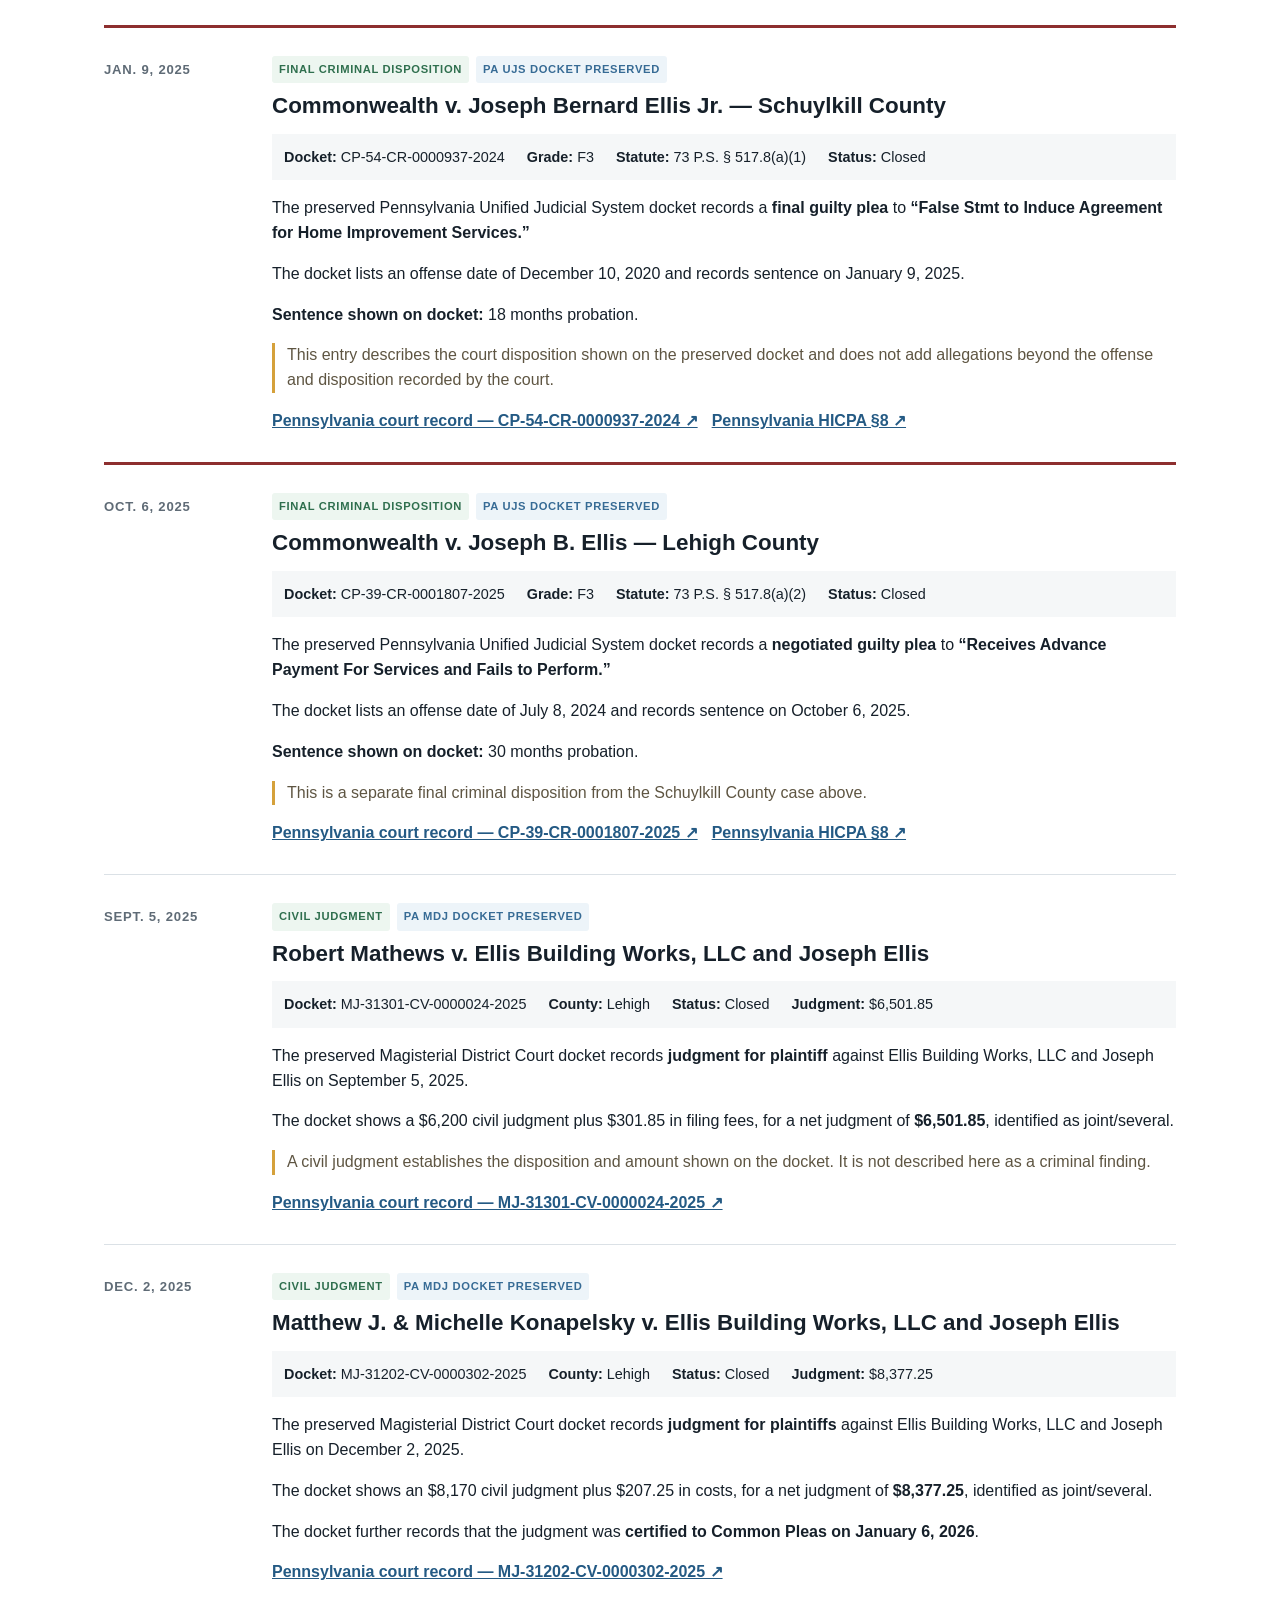
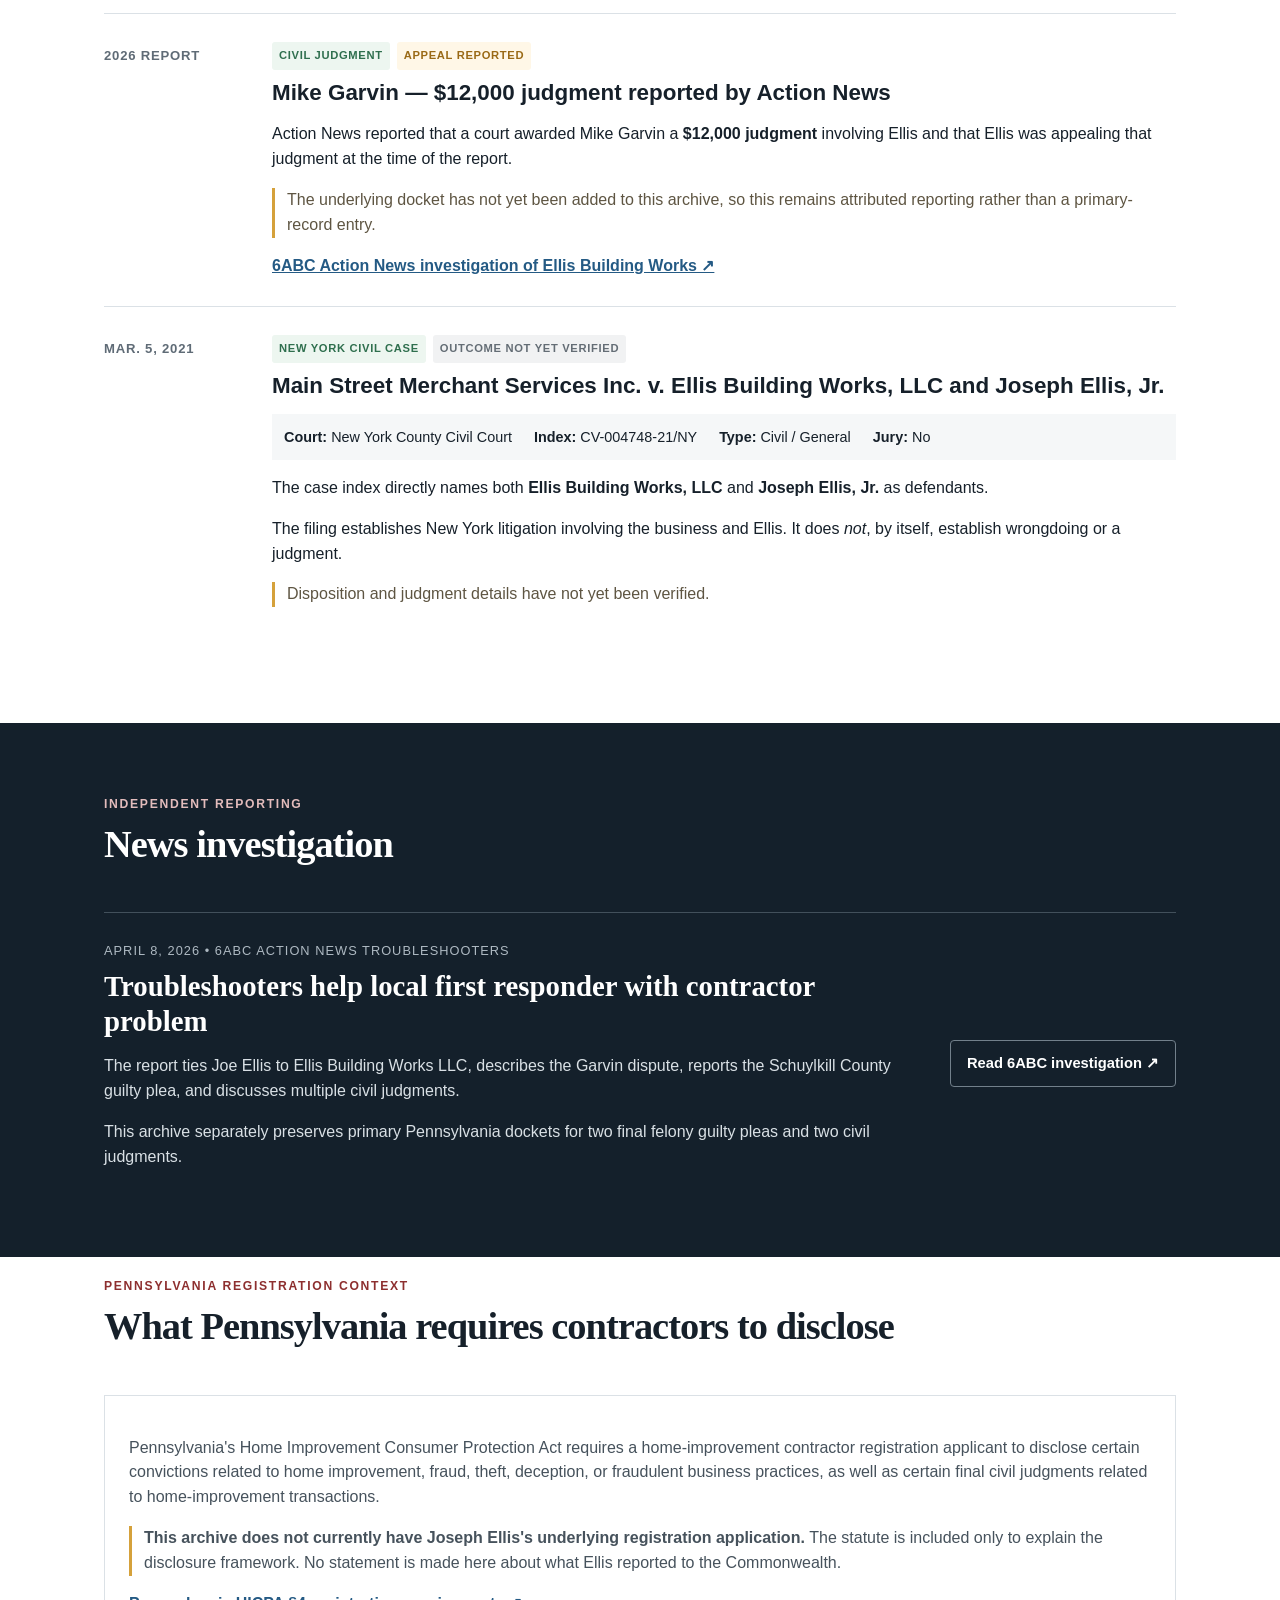
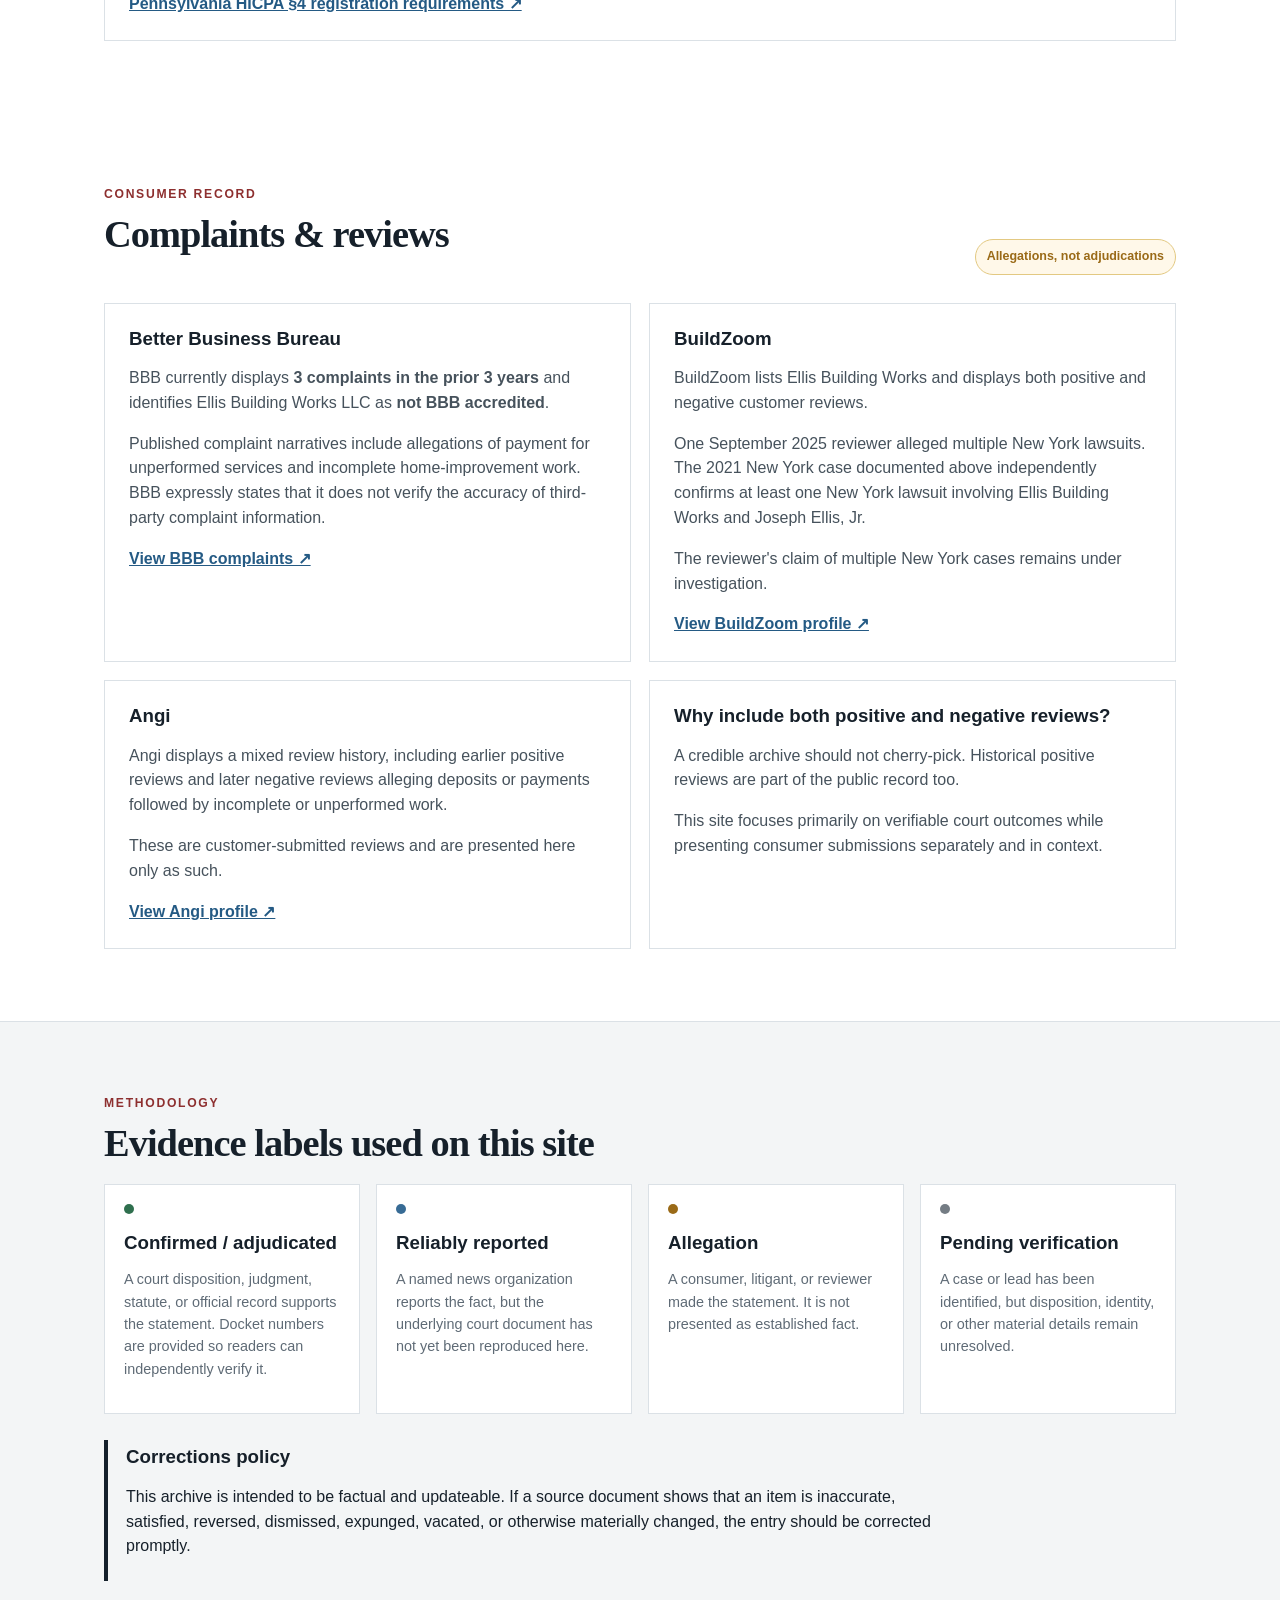
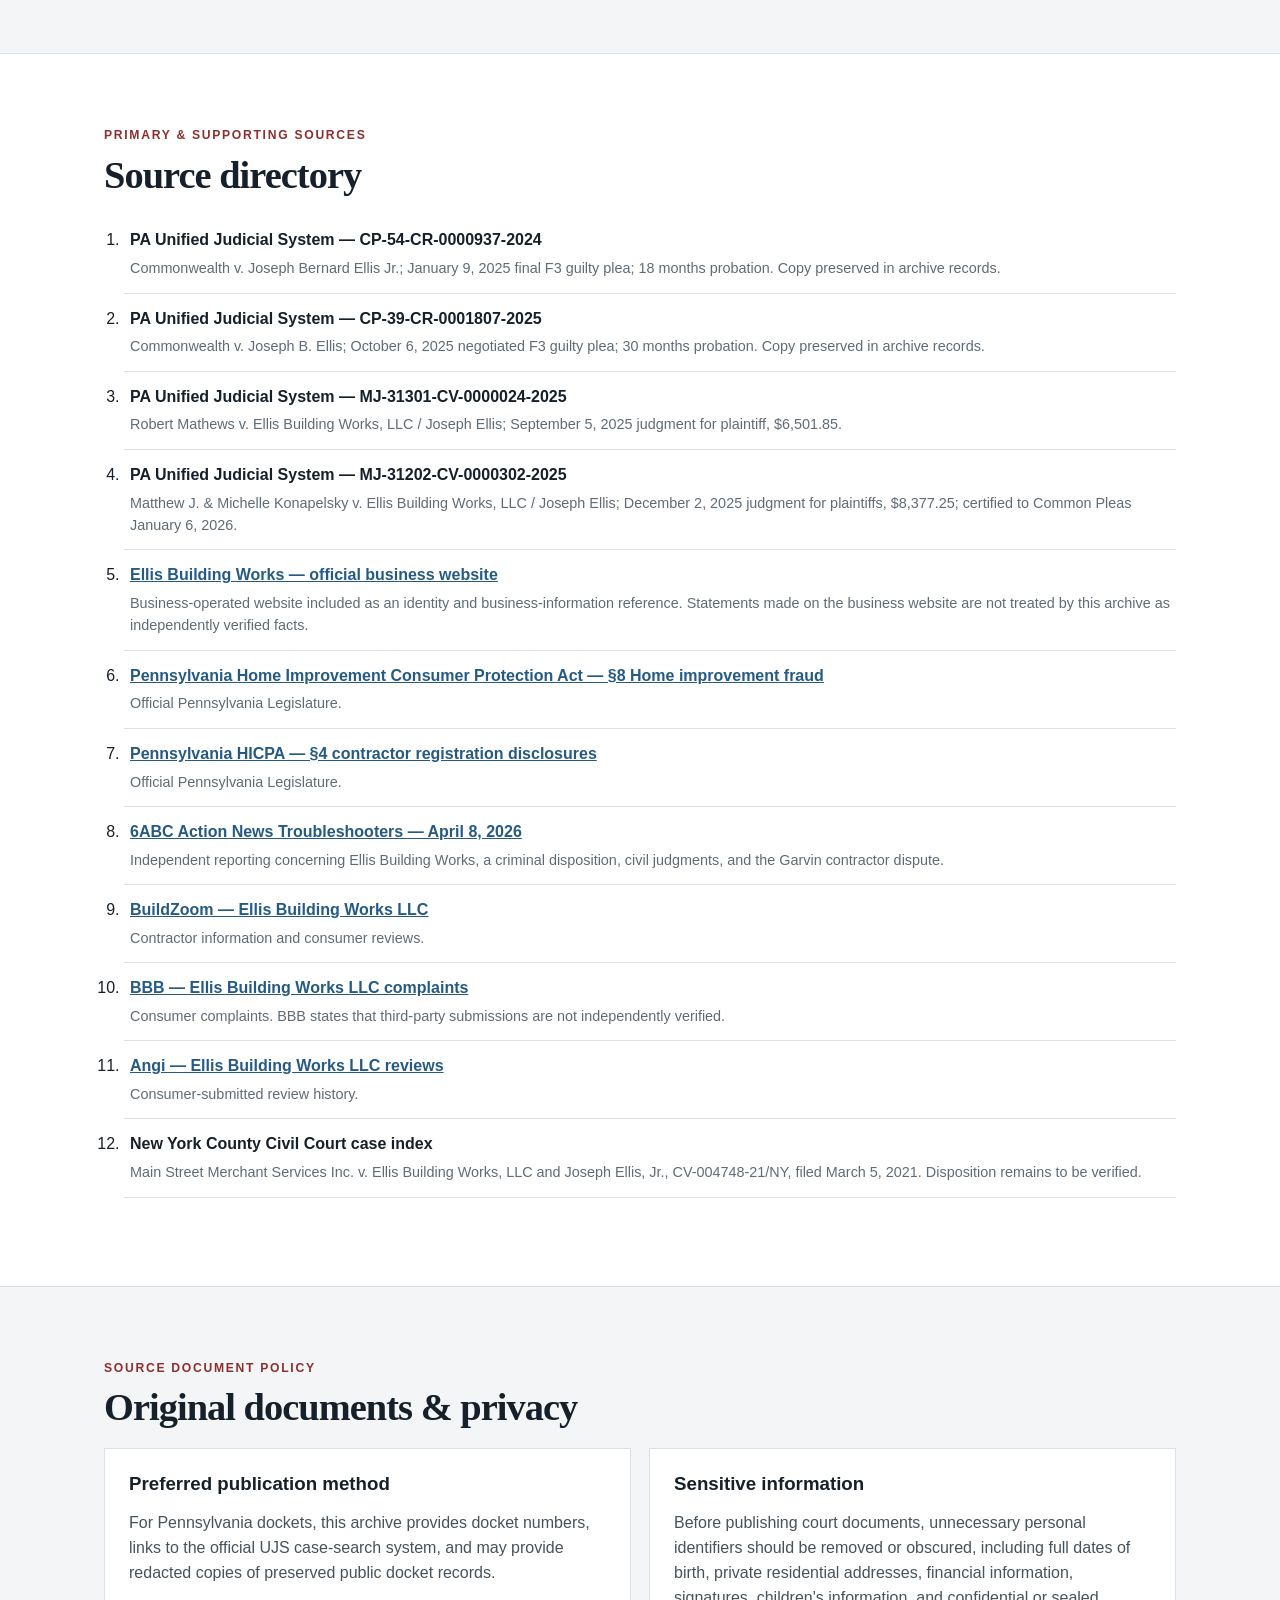
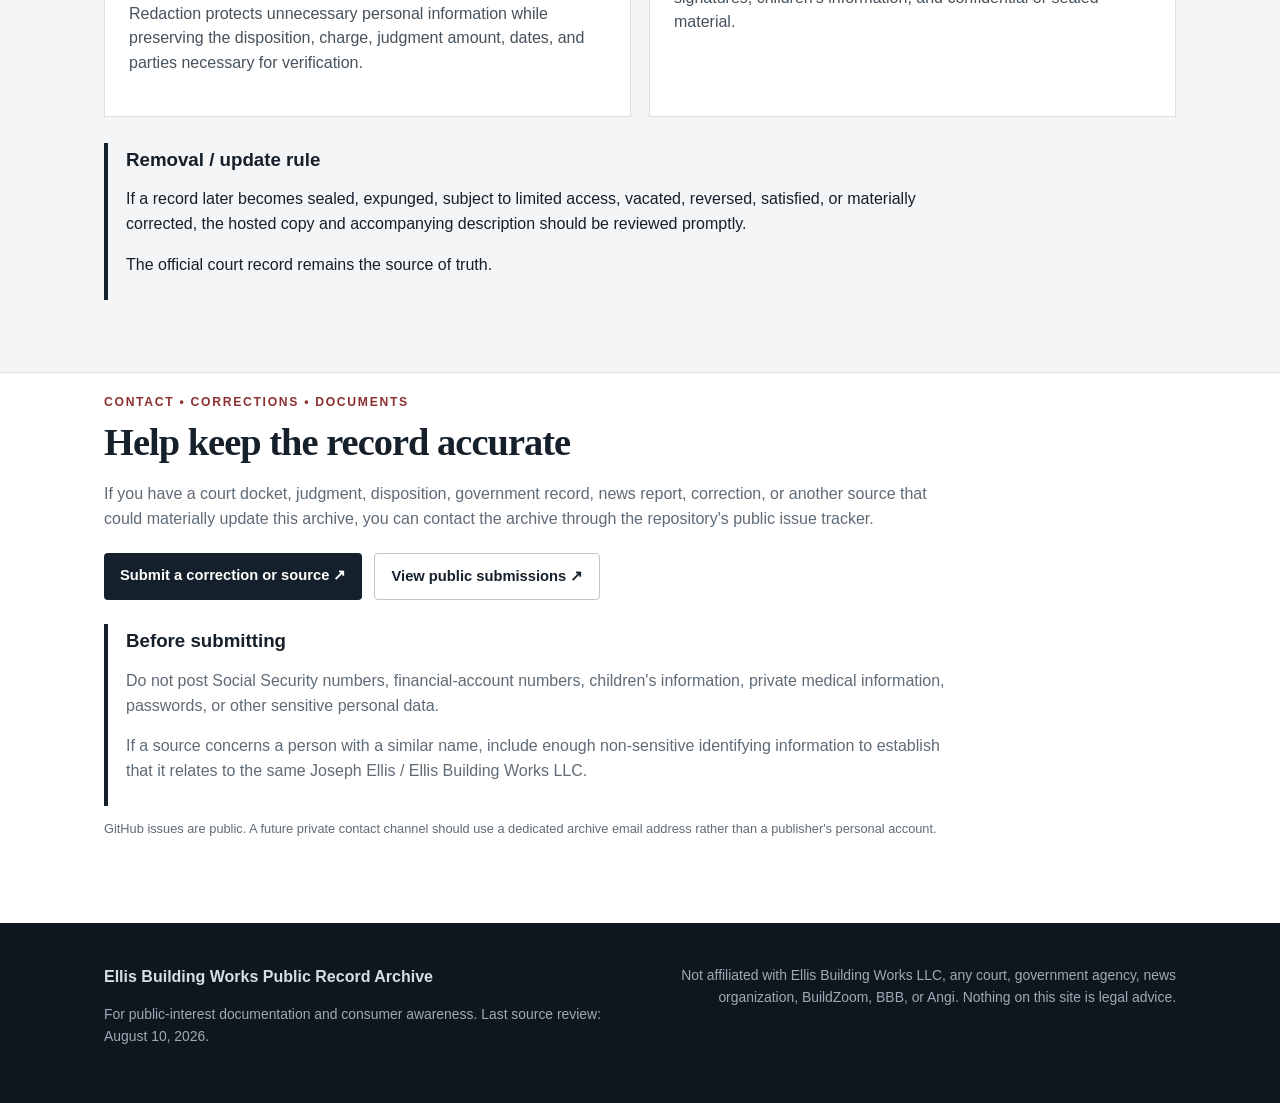
==== commit 6f975333: "Update index.html" ====
--- a/index.html
+++ b/index.html
@@ -3,16 +3,62 @@
 <head>
   <meta charset="utf-8" />
   <meta name="viewport" content="width=device-width,initial-scale=1" />
-  <title>Joseph Ellis / Ellis Building Works — Public Record Archive</title>
-  <meta name="description" content="A sourced public-record archive concerning Joseph Ellis / Ellis Building Works LLC, separating court findings, reported facts, and consumer allegations." />
+
+  <title>Joseph Ellis & Ellis Building Works LLC | Court Cases, Guilty Pleas & Public Records</title>
+
+  <meta
+    name="description"
+    content="Public-record archive for Joseph Ellis and Ellis Building Works LLC, including Pennsylvania court dockets, guilty pleas, civil judgments, news reporting, contractor records, and consumer complaint information."
+  />
+
   <meta name="robots" content="index,follow" />
+
+  <link
+    rel="canonical"
+    href="https://wheresmybasment.github.io/ellis-building-works-public-record/"
+  />
+
   <link rel="stylesheet" href="styles.css" />
+
+  <script type="application/ld+json">
+  {
+    "@context": "https://schema.org",
+    "@type": "WebPage",
+    "name": "Joseph Ellis & Ellis Building Works LLC — Court Cases and Public Records",
+    "description": "Public-record archive concerning Joseph Ellis and Ellis Building Works LLC.",
+    "url": "https://wheresmybasment.github.io/ellis-building-works-public-record/",
+    "about": [
+      {
+        "@type": "Person",
+        "name": "Joseph Ellis",
+        "alternateName": [
+          "Joe Ellis",
+          "Joseph B. Ellis",
+          "Joseph Bernard Ellis Jr."
+        ]
+      },
+      {
+        "@type": "Organization",
+        "name": "Ellis Building Works LLC",
+        "url": "https://ellisbuildingworks.com/"
+      }
+    ]
+  }
+  </script>
 </head>
+
 <body>
+
 <header class="site-header">
   <div class="wrap nav-wrap">
-    <a class="brand" href="#top">Ellis Building Works <span>Public Record Archive</span></a>
+
+    <a class="brand" href="#top">
+      Ellis Building Works
+      <span>Public Record Archive</span>
+    </a>
+
     <nav aria-label="Primary">
+      <a href="#overview">Overview</a>
       <a href="#cases">Cases</a>
       <a href="#reports">Reports</a>
       <a href="#consumer">Consumer record</a>
@@ -21,584 +67,1484 @@
       <a href="#documents">Documents</a>
       <a href="#contact">Contact / corrections</a>
     </nav>
+
   </div>
 </header>
 
+
 <main id="top">
+
+  <!-- HERO -->
+
   <section class="hero">
     <div class="wrap hero-grid">
+
       <div>
-        <div class="eyebrow">DOCUMENTED PUBLIC RECORD • UPDATED AUGUST 10, 2026</div>
-        <h1>Joseph “Joe” Ellis / Ellis Building Works LLC</h1>
+
+        <div class="eyebrow">
+          DOCUMENTED PUBLIC RECORD • UPDATED AUGUST 10, 2026
+        </div>
+
+        <h1>
+          Joseph Ellis & Ellis Building Works LLC — Court Cases and Public Records
+        </h1>
+
         <p class="lede">
-          A source-first archive of court matters, reported judgments, business identifiers, and consumer complaint records.
-          This site distinguishes adjudicated facts from allegations and does not treat a lawsuit or complaint as proof of wrongdoing.
-        </p>
+          A source-first archive of court matters, criminal dispositions,
+          civil judgments, business identifiers, news reporting, and consumer
+          complaint records concerning Joseph “Joe” Ellis and Ellis Building Works LLC.
+        </p>
+
+        <p class="lede">
+          This archive distinguishes adjudicated facts from allegations and does
+          not treat a lawsuit, complaint, or customer review as proof of wrongdoing.
+        </p>
+
         <div class="actions">
-          <a class="button" href="#cases">View case timeline</a>
-          <a class="button ghost" href="#method">How claims are verified</a>
-        </div>
-      </div>
+
+          <a class="button" href="#cases">
+            View court records
+          </a>
+
+          <a class="button ghost" href="#method">
+            How claims are verified
+          </a>
+
+        </div>
+
+      </div>
+
+
+      <!-- IDENTITY -->
 
       <aside class="identity-card">
+
         <h2>Identity anchors</h2>
+
         <dl>
-          <div><dt>Business</dt><dd>Ellis Building Works LLC</dd></div>
-          <div><dt>Individual</dt><dd>Joseph “Joe” Ellis; a 2021 NY case names “Joseph Ellis, Jr.”</dd></div>
-          <div><dt>Published address</dt><dd>9005 Steinsville Rd, Kempton, PA 19529</dd></div>
-          <div><dt>Published phone</dt><dd>(484) 769-1239</dd></div>
-          <div><dt>PA HIC</dt><dd>PA139123 (status should be rechecked at source)</dd></div>
+
+          <div>
+            <dt>Business</dt>
+            <dd>Ellis Building Works LLC</dd>
+          </div>
+
+          <div>
+            <dt>Business website</dt>
+            <dd>
+              <a
+                href="https://ellisbuildingworks.com/"
+                target="_blank"
+                rel="noopener"
+              >
+                ellisbuildingworks.com ↗
+              </a>
+            </dd>
+          </div>
+
+          <div>
+            <dt>Individual</dt>
+            <dd>
+              Joseph “Joe” Ellis; court records also identify
+              Joseph B. Ellis and Joseph Bernard Ellis Jr.
+            </dd>
+          </div>
+
+          <div>
+            <dt>Published business address</dt>
+            <dd>
+              9005 Steinsville Rd,
+              Kempton, PA 19529
+            </dd>
+          </div>
+
+          <div>
+            <dt>Published business phone</dt>
+            <dd>
+              (484) 769-1239
+            </dd>
+          </div>
+
+          <div>
+            <dt>PA HIC</dt>
+            <dd>
+              PA139123
+              (current status should be independently checked)
+            </dd>
+          </div>
+
         </dl>
+
         <p class="fine">
-          Identity details above are drawn from current contractor-directory records and the court information reproduced below.
-          Directory status can change.
-        </p>
+          Identity details are provided to distinguish the subject of this
+          archive from persons or businesses with similar names.
+          Directory and registration information can change.
+        </p>
+
       </aside>
+
     </div>
   </section>
 
+
+  <!-- EDITORIAL NOTICE -->
+
   <section class="wrap notice">
+
     <strong>Editorial standard:</strong>
-    Criminal dispositions and judgments are described as such only when supported by a court record or reliable reporting.
+
+    Criminal dispositions and judgments are described as such only when
+    supported by court records or reliable reporting.
+
     Customer reviews and BBB complaints are labeled as allegations.
+
     Pending or unresolved cases are not presented as proof of liability.
+
   </section>
 
+
+  <!-- OVERVIEW -->
+
+  <section id="overview" class="wrap section">
+
+    <div class="eyebrow">
+      PUBLIC RECORD OVERVIEW
+    </div>
+
+    <h2>
+      Joseph Ellis / Ellis Building Works court record overview
+    </h2>
+
+    <p>
+      Joseph Ellis, also identified in preserved Pennsylvania court records
+      as Joseph B. Ellis and Joseph Bernard Ellis Jr., is associated with
+      Ellis Building Works LLC, a Pennsylvania home-improvement business.
+    </p>
+
+    <p>
+      This archive documents publicly available criminal court dispositions,
+      civil judgments, contractor information, consumer complaint records,
+      independent news reporting, and other public records involving
+      Joseph Ellis and Ellis Building Works LLC.
+    </p>
+
+    <p>
+      The strongest entries on this site are based on preserved Pennsylvania
+      Unified Judicial System docket records. Other information is labeled
+      according to whether it is independently reported, alleged by a consumer,
+      or still awaiting verification.
+    </p>
+
+  </section>
+
+
+  <!-- COURT CASES -->
+
   <section id="cases" class="wrap section">
+
     <div class="section-head">
+
       <div>
-        <div class="eyebrow">COURT MATTERS</div>
-        <h2>Verified criminal dispositions & civil judgments</h2>
-      </div>
-      <span class="pill high">Primary docket records preserved</span>
+
+        <div class="eyebrow">
+          COURT MATTERS
+        </div>
+
+        <h2>
+          Verified criminal dispositions & civil judgments
+        </h2>
+
+      </div>
+
+      <span class="pill high">
+        Primary docket records preserved
+      </span>
+
     </div>
 
+
+    <!-- SCHUYLKILL -->
+
     <article class="case-card featured">
-      <div class="case-date">Jan. 9, 2025</div>
+
+      <div class="case-date">
+        Jan. 9, 2025
+      </div>
+
       <div class="case-body">
+
         <div class="tags">
-          <span class="tag court">Final criminal disposition</span>
-          <span class="tag source">PA UJS docket preserved</span>
-        </div>
-        <h3>Commonwealth v. Joseph Bernard Ellis Jr. — Schuylkill County</h3>
+
+          <span class="tag court">
+            Final criminal disposition
+          </span>
+
+          <span class="tag source">
+            PA UJS docket preserved
+          </span>
+
+        </div>
+
+        <h3>
+          Commonwealth v. Joseph Bernard Ellis Jr. — Schuylkill County
+        </h3>
+
         <div class="case-meta">
-          <span><b>Docket:</b> CP-54-CR-0000937-2024</span>
-          <span><b>Grade:</b> F3</span>
-          <span><b>Statute:</b> 73 P.S. § 517.8(a)(1)</span>
-          <span><b>Status:</b> Closed</span>
-        </div>
-        <p>
-          The preserved Pennsylvania Unified Judicial System docket records a
-          <strong>final guilty plea</strong> to
-          <strong>“False Stmt to Induce Agreement for Home Improvement Services.”</strong>
-          The docket lists an offense date of December 10, 2020 and records sentence on January 9, 2025.
-        </p>
-        <p><strong>Sentence shown on docket:</strong> 18 months probation.</p>
+
+          <span>
+            <b>Docket:</b>
+            CP-54-CR-0000937-2024
+          </span>
+
+          <span>
+            <b>Grade:</b>
+            F3
+          </span>
+
+          <span>
+            <b>Statute:</b>
+            73 P.S. § 517.8(a)(1)
+          </span>
+
+          <span>
+            <b>Status:</b>
+            Closed
+          </span>
+
+        </div>
+
+        <p>
+          The preserved Pennsylvania Unified Judicial System docket records
+          a <strong>final guilty plea</strong> to
+          <strong>
+            “False Stmt to Induce Agreement for Home Improvement Services.”
+          </strong>
+        </p>
+
+        <p>
+          The docket lists an offense date of December 10, 2020
+          and records sentence on January 9, 2025.
+        </p>
+
+        <p>
+          <strong>Sentence shown on docket:</strong>
+          18 months probation.
+        </p>
+
         <p class="caution">
-          This entry describes the court disposition shown on the preserved docket.
-          It does not add allegations beyond the offense and disposition recorded by the court.
-        </p>
+          This entry describes the court disposition shown on the preserved
+          docket and does not add allegations beyond the offense and disposition
+          recorded by the court.
+        </p>
+
         <div class="source-row">
-          <a href="https://ujsportal.pacourts.us/CaseSearch" target="_blank" rel="noopener">Search PA UJS docket ↗</a>
-          <a href="https://www.legis.state.pa.us/WU01/LI/LI/US/HTM/2008/0/0132..HTM" target="_blank" rel="noopener">Pennsylvania HICPA §8 ↗</a>
-        </div>
-      </div>
+
+          <a
+            href="https://ujsportal.pacourts.us/CaseSearch"
+            target="_blank"
+            rel="noopener"
+          >
+            Pennsylvania court record — CP-54-CR-0000937-2024 ↗
+          </a>
+
+          <a
+            href="https://www.legis.state.pa.us/WU01/LI/LI/US/HTM/2008/0/0132..HTM"
+            target="_blank"
+            rel="noopener"
+          >
+            Pennsylvania HICPA §8 ↗
+          </a>
+
+        </div>
+
+      </div>
+
     </article>
 
+
+    <!-- LEHIGH CRIMINAL -->
+
     <article class="case-card featured">
-      <div class="case-date">Oct. 6, 2025</div>
+
+      <div class="case-date">
+        Oct. 6, 2025
+      </div>
+
       <div class="case-body">
+
         <div class="tags">
-          <span class="tag court">Final criminal disposition</span>
-          <span class="tag source">PA UJS docket preserved</span>
-        </div>
-        <h3>Commonwealth v. Joseph B. Ellis — Lehigh County</h3>
+
+          <span class="tag court">
+            Final criminal disposition
+          </span>
+
+          <span class="tag source">
+            PA UJS docket preserved
+          </span>
+
+        </div>
+
+        <h3>
+          Commonwealth v. Joseph B. Ellis — Lehigh County
+        </h3>
+
         <div class="case-meta">
-          <span><b>Docket:</b> CP-39-CR-0001807-2025</span>
-          <span><b>Grade:</b> F3</span>
-          <span><b>Statute:</b> 73 P.S. § 517.8(a)(2)</span>
-          <span><b>Status:</b> Closed</span>
-        </div>
-        <p>
-          The preserved Pennsylvania Unified Judicial System docket records a
-          <strong>negotiated guilty plea</strong> to
-          <strong>“Receives Advance Payment For Services and Fails to Perform.”</strong>
-          The docket lists an offense date of July 8, 2024 and records sentence on October 6, 2025.
-        </p>
-        <p><strong>Sentence shown on docket:</strong> 30 months probation.</p>
+
+          <span>
+            <b>Docket:</b>
+            CP-39-CR-0001807-2025
+          </span>
+
+          <span>
+            <b>Grade:</b>
+            F3
+          </span>
+
+          <span>
+            <b>Statute:</b>
+            73 P.S. § 517.8(a)(2)
+          </span>
+
+          <span>
+            <b>Status:</b>
+            Closed
+          </span>
+
+        </div>
+
+        <p>
+          The preserved Pennsylvania Unified Judicial System docket records
+          a <strong>negotiated guilty plea</strong> to
+          <strong>
+            “Receives Advance Payment For Services and Fails to Perform.”
+          </strong>
+        </p>
+
+        <p>
+          The docket lists an offense date of July 8, 2024
+          and records sentence on October 6, 2025.
+        </p>
+
+        <p>
+          <strong>Sentence shown on docket:</strong>
+          30 months probation.
+        </p>
+
         <p class="caution">
-          This is a separate final criminal disposition from the Schuylkill County case above.
-        </p>
+          This is a separate final criminal disposition from the
+          Schuylkill County case above.
+        </p>
+
         <div class="source-row">
-          <a href="https://ujsportal.pacourts.us/CaseSearch" target="_blank" rel="noopener">Search PA UJS docket ↗</a>
-          <a href="https://www.legis.state.pa.us/WU01/LI/LI/US/HTM/2008/0/0132..HTM" target="_blank" rel="noopener">Pennsylvania HICPA §8 ↗</a>
-        </div>
-      </div>
+
+          <a
+            href="https://ujsportal.pacourts.us/CaseSearch"
+            target="_blank"
+            rel="noopener"
+          >
+            Pennsylvania court record — CP-39-CR-0001807-2025 ↗
+          </a>
+
+          <a
+            href="https://www.legis.state.pa.us/WU01/LI/LI/US/HTM/2008/0/0132..HTM"
+            target="_blank"
+            rel="noopener"
+          >
+            Pennsylvania HICPA §8 ↗
+          </a>
+
+        </div>
+
+      </div>
+
     </article>
 
+
+    <!-- MATHEWS -->
+
     <article class="case-card">
-      <div class="case-date">Sept. 5, 2025</div>
+
+      <div class="case-date">
+        Sept. 5, 2025
+      </div>
+
       <div class="case-body">
+
         <div class="tags">
-          <span class="tag court">Civil judgment</span>
-          <span class="tag source">PA MDJ docket preserved</span>
-        </div>
-        <h3>Robert Mathews v. Ellis Building Works, LLC and Joseph Ellis</h3>
+
+          <span class="tag court">
+            Civil judgment
+          </span>
+
+          <span class="tag source">
+            PA MDJ docket preserved
+          </span>
+
+        </div>
+
+        <h3>
+          Robert Mathews v. Ellis Building Works, LLC and Joseph Ellis
+        </h3>
+
         <div class="case-meta">
-          <span><b>Docket:</b> MJ-31301-CV-0000024-2025</span>
-          <span><b>County:</b> Lehigh</span>
-          <span><b>Case status:</b> Closed</span>
-          <span><b>Judgment:</b> $6,501.85</span>
-        </div>
+
+          <span>
+            <b>Docket:</b>
+            MJ-31301-CV-0000024-2025
+          </span>
+
+          <span>
+            <b>County:</b>
+            Lehigh
+          </span>
+
+          <span>
+            <b>Status:</b>
+            Closed
+          </span>
+
+          <span>
+            <b>Judgment:</b>
+            $6,501.85
+          </span>
+
+        </div>
+
         <p>
           The preserved Magisterial District Court docket records
-          <strong>judgment for plaintiff</strong> against Ellis Building Works, LLC and Joseph Ellis on September 5, 2025.
-          The docket shows a $6,200 civil judgment plus $301.85 in filing fees, for a net judgment of
-          <strong>$6,501.85</strong>, identified as joint/several.
-        </p>
+          <strong>judgment for plaintiff</strong>
+          against Ellis Building Works, LLC and Joseph Ellis
+          on September 5, 2025.
+        </p>
+
+        <p>
+          The docket shows a $6,200 civil judgment plus $301.85 in filing fees,
+          for a net judgment of <strong>$6,501.85</strong>,
+          identified as joint/several.
+        </p>
+
         <p class="caution">
-          A civil judgment establishes the disposition and amount shown on the docket.
-          It is not described here as a criminal finding.
-        </p>
+          A civil judgment establishes the disposition and amount shown
+          on the docket. It is not described here as a criminal finding.
+        </p>
+
         <div class="source-row">
-          <a href="https://ujsportal.pacourts.us/CaseSearch" target="_blank" rel="noopener">Search PA UJS docket ↗</a>
-        </div>
-      </div>
+
+          <a
+            href="https://ujsportal.pacourts.us/CaseSearch"
+            target="_blank"
+            rel="noopener"
+          >
+            Pennsylvania court record — MJ-31301-CV-0000024-2025 ↗
+          </a>
+
+        </div>
+
+      </div>
+
     </article>
 
+
+    <!-- KONAPELSKY -->
+
     <article class="case-card">
-      <div class="case-date">Dec. 2, 2025</div>
+
+      <div class="case-date">
+        Dec. 2, 2025
+      </div>
+
       <div class="case-body">
+
         <div class="tags">
-          <span class="tag court">Civil judgment</span>
-          <span class="tag source">PA MDJ docket preserved</span>
-        </div>
-        <h3>Matthew J. & Michelle Konapelsky v. Ellis Building Works, LLC and Joseph Ellis</h3>
+
+          <span class="tag court">
+            Civil judgment
+          </span>
+
+          <span class="tag source">
+            PA MDJ docket preserved
+          </span>
+
+        </div>
+
+        <h3>
+          Matthew J. & Michelle Konapelsky v. Ellis Building Works, LLC and Joseph Ellis
+        </h3>
+
         <div class="case-meta">
-          <span><b>Docket:</b> MJ-31202-CV-0000302-2025</span>
-          <span><b>County:</b> Lehigh</span>
-          <span><b>Case status:</b> Closed</span>
-          <span><b>Judgment:</b> $8,377.25</span>
-        </div>
+
+          <span>
+            <b>Docket:</b>
+            MJ-31202-CV-0000302-2025
+          </span>
+
+          <span>
+            <b>County:</b>
+            Lehigh
+          </span>
+
+          <span>
+            <b>Status:</b>
+            Closed
+          </span>
+
+          <span>
+            <b>Judgment:</b>
+            $8,377.25
+          </span>
+
+        </div>
+
         <p>
           The preserved Magisterial District Court docket records
-          <strong>judgment for plaintiffs</strong> against Ellis Building Works, LLC and Joseph Ellis on December 2, 2025.
-          The docket shows a $8,170 civil judgment plus $207.25 in costs, for a net judgment of
-          <strong>$8,377.25</strong>, identified as joint/several.
-        </p>
+          <strong>judgment for plaintiffs</strong>
+          against Ellis Building Works, LLC and Joseph Ellis
+          on December 2, 2025.
+        </p>
+
+        <p>
+          The docket shows an $8,170 civil judgment plus $207.25 in costs,
+          for a net judgment of <strong>$8,377.25</strong>,
+          identified as joint/several.
+        </p>
+
         <p>
           The docket further records that the judgment was
           <strong>certified to Common Pleas on January 6, 2026</strong>.
         </p>
+
         <div class="source-row">
-          <a href="https://ujsportal.pacourts.us/CaseSearch" target="_blank" rel="noopener">Search PA UJS docket ↗</a>
-        </div>
-      </div>
+
+          <a
+            href="https://ujsportal.pacourts.us/CaseSearch"
+            target="_blank"
+            rel="noopener"
+          >
+            Pennsylvania court record — MJ-31202-CV-0000302-2025 ↗
+          </a>
+
+        </div>
+
+      </div>
+
     </article>
 
+
+    <!-- GARVIN -->
+
     <article class="case-card">
-      <div class="case-date">2026 report</div>
+
+      <div class="case-date">
+        2026 report
+      </div>
+
       <div class="case-body">
+
         <div class="tags">
-          <span class="tag court">Civil judgment</span>
-          <span class="tag status">Appeal reported</span>
-        </div>
-        <h3>Mike Garvin — $12,000 judgment reported by Action News</h3>
+
+          <span class="tag court">
+            Civil judgment
+          </span>
+
+          <span class="tag status">
+            Appeal reported
+          </span>
+
+        </div>
+
+        <h3>
+          Mike Garvin — $12,000 judgment reported by Action News
+        </h3>
+
         <p>
           Action News reported that a court awarded Mike Garvin a
-          <strong>$12,000 judgment</strong> involving Ellis and that Ellis was appealing that judgment
-          at the time of the April 8, 2026 report.
-        </p>
+          <strong>$12,000 judgment</strong> involving Ellis
+          and that Ellis was appealing that judgment at the time of the report.
+        </p>
+
         <p class="caution">
           The underlying docket has not yet been added to this archive,
           so this remains attributed reporting rather than a primary-record entry.
         </p>
+
         <div class="source-row">
-          <a href="https://6abc.com/post/troubleshooters-help-local-first-responder-contractor-problem/18855903/" target="_blank" rel="noopener">6ABC Action News report ↗</a>
-        </div>
-      </div>
+
+          <a
+            href="https://6abc.com/post/troubleshooters-help-local-first-responder-contractor-problem/18855903/"
+            target="_blank"
+            rel="noopener"
+          >
+            6ABC Action News investigation of Ellis Building Works ↗
+          </a>
+
+        </div>
+
+      </div>
+
     </article>
 
+
+    <!-- NEW YORK -->
+
     <article class="case-card">
-      <div class="case-date">Mar. 5, 2021</div>
+
+      <div class="case-date">
+        Mar. 5, 2021
+      </div>
+
       <div class="case-body">
+
         <div class="tags">
-          <span class="tag court">New York civil case</span>
-          <span class="tag pending">Outcome not yet verified</span>
-        </div>
-        <h3>Main Street Merchant Services Inc. v. Ellis Building Works, LLC and Joseph Ellis, Jr.</h3>
+
+          <span class="tag court">
+            New York civil case
+          </span>
+
+          <span class="tag pending">
+            Outcome not yet verified
+          </span>
+
+        </div>
+
+        <h3>
+          Main Street Merchant Services Inc. v. Ellis Building Works, LLC and Joseph Ellis, Jr.
+        </h3>
+
         <div class="case-meta">
-          <span><b>Court:</b> New York County Civil Court</span>
-          <span><b>Index:</b> CV-004748-21/NY</span>
-          <span><b>Type:</b> Civil / General</span>
-          <span><b>Jury:</b> No</span>
-        </div>
-        <p>
-          The case index directly names both <strong>Ellis Building Works, LLC</strong> and
-          <strong>Joseph Ellis, Jr.</strong> as defendants.
-          The filing establishes New York litigation involving the business and Ellis;
-          it does <em>not</em>, by itself, establish wrongdoing or a judgment.
-        </p>
-        <p class="caution">Disposition and judgment details have not yet been verified.</p>
-      </div>
+
+          <span>
+            <b>Court:</b>
+            New York County Civil Court
+          </span>
+
+          <span>
+            <b>Index:</b>
+            CV-004748-21/NY
+          </span>
+
+          <span>
+            <b>Type:</b>
+            Civil / General
+          </span>
+
+          <span>
+            <b>Jury:</b>
+            No
+          </span>
+
+        </div>
+
+        <p>
+          The case index directly names both
+          <strong>Ellis Building Works, LLC</strong>
+          and
+          <strong>Joseph Ellis, Jr.</strong>
+          as defendants.
+        </p>
+
+        <p>
+          The filing establishes New York litigation involving the business
+          and Ellis. It does <em>not</em>, by itself, establish wrongdoing
+          or a judgment.
+        </p>
+
+        <p class="caution">
+          Disposition and judgment details have not yet been verified.
+        </p>
+
+      </div>
+
     </article>
+
   </section>
 
+
+  <!-- NEWS -->
+
   <section id="reports" class="band">
+
     <div class="wrap section">
+
       <div class="section-head">
+
         <div>
-          <div class="eyebrow">INDEPENDENT REPORTING</div>
-          <h2>News investigation</h2>
-        </div>
+
+          <div class="eyebrow">
+            INDEPENDENT REPORTING
+          </div>
+
+          <h2>
+            News investigation
+          </h2>
+
+        </div>
+
       </div>
 
       <article class="news-card">
+
         <div>
-          <div class="date-line">April 8, 2026 • Action News Troubleshooters</div>
-          <h3>Troubleshooters help local first responder with contractor problem</h3>
+
+          <div class="date-line">
+            April 8, 2026 • 6ABC Action News Troubleshooters
+          </div>
+
+          <h3>
+            Troubleshooters help local first responder with contractor problem
+          </h3>
+
           <p>
-            The report ties Joe Ellis to Ellis Building Works LLC, describes the Garvin dispute,
-            reports the Schuylkill County guilty plea, and discusses multiple civil judgments.
-            This archive separately preserves primary Pennsylvania dockets for two final felony guilty pleas
-            and two civil judgments.
+            The report ties Joe Ellis to Ellis Building Works LLC,
+            describes the Garvin dispute, reports the Schuylkill County
+            guilty plea, and discusses multiple civil judgments.
           </p>
-        </div>
-        <a class="button ghost" href="https://6abc.com/post/troubleshooters-help-local-first-responder-contractor-problem/18855903/" target="_blank" rel="noopener">Read report ↗</a>
+
+          <p>
+            This archive separately preserves primary Pennsylvania dockets
+            for two final felony guilty pleas and two civil judgments.
+          </p>
+
+        </div>
+
+        <a
+          class="button ghost"
+          href="https://6abc.com/post/troubleshooters-help-local-first-responder-contractor-problem/18855903/"
+          target="_blank"
+          rel="noopener"
+        >
+          Read 6ABC investigation ↗
+        </a>
+
       </article>
+
     </div>
+
   </section>
 
+
+  <!-- REGISTRATION -->
+
   <section class="wrap section registration-section">
+
     <div class="section-head">
+
       <div>
-        <div class="eyebrow">PENNSYLVANIA REGISTRATION CONTEXT</div>
-        <h2>What Pennsylvania requires contractors to disclose</h2>
-      </div>
+
+        <div class="eyebrow">
+          PENNSYLVANIA REGISTRATION CONTEXT
+        </div>
+
+        <h2>
+          What Pennsylvania requires contractors to disclose
+        </h2>
+
+      </div>
+
     </div>
 
     <div class="panel">
+
       <p>
-        Pennsylvania's Home Improvement Consumer Protection Act requires a home-improvement contractor
-        registration applicant to disclose whether the applicant has been convicted of certain offenses
-        related to home improvement, fraud, theft, deception, or fraudulent business practices,
-        and whether the applicant or covered businesses received certain final civil judgments related
-        to home-improvement transactions within the preceding ten years.
+        Pennsylvania's Home Improvement Consumer Protection Act requires
+        a home-improvement contractor registration applicant to disclose
+        certain convictions related to home improvement, fraud, theft,
+        deception, or fraudulent business practices, as well as certain
+        final civil judgments related to home-improvement transactions.
       </p>
+
       <p class="caution">
-        <strong>This archive does not currently have Joseph Ellis's underlying registration application.</strong>
+        <strong>
+          This archive does not currently have Joseph Ellis's underlying
+          registration application.
+        </strong>
+
         The statute is included only to explain the disclosure framework.
         No statement is made here about what Ellis reported to the Commonwealth.
       </p>
-      <a href="https://www.legis.state.pa.us/WU01/LI/LI/US/HTM/2008/0/0132.000.000.004.000..HTM" target="_blank" rel="noopener">Pennsylvania HICPA §4 registration requirements ↗</a>
+
+      <a
+        href="https://www.legis.state.pa.us/WU01/LI/LI/US/HTM/2008/0/0132.000.000.004.000..HTM"
+        target="_blank"
+        rel="noopener"
+      >
+        Pennsylvania HICPA §4 registration requirements ↗
+      </a>
+
     </div>
+
   </section>
 
+
+  <!-- CONSUMER RECORD -->
+
   <section id="consumer" class="wrap section">
+
     <div class="section-head">
+
       <div>
-        <div class="eyebrow">CONSUMER RECORD</div>
-        <h2>Complaints & reviews</h2>
-      </div>
-      <span class="pill caution-pill">Allegations, not adjudications</span>
+
+        <div class="eyebrow">
+          CONSUMER RECORD
+        </div>
+
+        <h2>
+          Complaints & reviews
+        </h2>
+
+      </div>
+
+      <span class="pill caution-pill">
+        Allegations, not adjudications
+      </span>
+
     </div>
 
     <div class="grid-2">
+
       <article class="panel">
-        <h3>Better Business Bureau</h3>
-        <p>
-          BBB currently displays <strong>3 complaints in the prior 3 years</strong> and identifies
-          Ellis Building Works LLC as <strong>not BBB accredited</strong>.
-          Published complaint narratives include allegations of payment for unperformed services
-          and incomplete home-improvement work.
-          BBB expressly states that it does not verify the accuracy of third-party complaint information.
-        </p>
-        <a href="https://www.bbb.org/us/pa/kempton/profile/home-repair/ellis-building-works-llc-0241-236092282/complaints" target="_blank" rel="noopener">View BBB complaints ↗</a>
+
+        <h3>
+          Better Business Bureau
+        </h3>
+
+        <p>
+          BBB currently displays <strong>3 complaints in the prior 3 years</strong>
+          and identifies Ellis Building Works LLC as
+          <strong>not BBB accredited</strong>.
+        </p>
+
+        <p>
+          Published complaint narratives include allegations of payment for
+          unperformed services and incomplete home-improvement work.
+          BBB expressly states that it does not verify the accuracy of
+          third-party complaint information.
+        </p>
+
+        <a
+          href="https://www.bbb.org/us/pa/kempton/profile/home-repair/ellis-building-works-llc-0241-236092282/complaints"
+          target="_blank"
+          rel="noopener"
+        >
+          View BBB complaints ↗
+        </a>
+
       </article>
 
+
       <article class="panel">
-        <h3>BuildZoom</h3>
-        <p>
-          BuildZoom currently lists Ellis Building Works at the Kempton address above and displays
-          both positive and negative reviews.
+
+        <h3>
+          BuildZoom
+        </h3>
+
+        <p>
+          BuildZoom lists Ellis Building Works and displays both positive
+          and negative customer reviews.
+        </p>
+
+        <p>
           One September 2025 reviewer alleged multiple New York lawsuits.
-          The 2021 New York case documented above independently confirms at least one New York lawsuit
-          involving Ellis Building Works and Joseph Ellis, Jr.; the reviewer's claim of
-          <em>multiple</em> New York cases remains under investigation.
-        </p>
-        <a href="https://www.buildzoom.com/contractor/ellis-building-works-llc" target="_blank" rel="noopener">View BuildZoom profile ↗</a>
+          The 2021 New York case documented above independently confirms
+          at least one New York lawsuit involving Ellis Building Works
+          and Joseph Ellis, Jr.
+        </p>
+
+        <p>
+          The reviewer's claim of multiple New York cases remains under investigation.
+        </p>
+
+        <a
+          href="https://www.buildzoom.com/contractor/ellis-building-works-llc"
+          target="_blank"
+          rel="noopener"
+        >
+          View BuildZoom profile ↗
+        </a>
+
       </article>
 
+
       <article class="panel">
-        <h3>Angi</h3>
-        <p>
-          Angi displays a mixed history: multiple positive reviews from earlier years and several later
-          negative reviews alleging deposits or payments followed by incomplete or unperformed work.
+
+        <h3>
+          Angi
+        </h3>
+
+        <p>
+          Angi displays a mixed review history, including earlier positive
+          reviews and later negative reviews alleging deposits or payments
+          followed by incomplete or unperformed work.
+        </p>
+
+        <p>
           These are customer-submitted reviews and are presented here only as such.
         </p>
-        <a href="https://www.angi.com/companylist/us/pa/albany/ellis-building-works-llc-reviews-73182029.htm" target="_blank" rel="noopener">View Angi profile ↗</a>
+
+        <a
+          href="https://www.angi.com/companylist/us/pa/albany/ellis-building-works-llc-reviews-73182029.htm"
+          target="_blank"
+          rel="noopener"
+        >
+          View Angi profile ↗
+        </a>
+
       </article>
 
+
       <article class="panel">
-        <h3>Why include both positive and negative reviews?</h3>
+
+        <h3>
+          Why include both positive and negative reviews?
+        </h3>
+
         <p>
           A credible archive should not cherry-pick.
           Historical positive reviews are part of the public record too.
-          This site focuses on verifiable court outcomes while presenting consumer submissions in context.
-        </p>
+        </p>
+
+        <p>
+          This site focuses primarily on verifiable court outcomes while
+          presenting consumer submissions separately and in context.
+        </p>
+
       </article>
+
     </div>
+
   </section>
 
+
+  <!-- METHOD -->
+
   <section id="method" class="band muted-band">
+
     <div class="wrap section">
-      <div class="eyebrow">METHODOLOGY</div>
-      <h2>Evidence labels used on this site</h2>
+
+      <div class="eyebrow">
+        METHODOLOGY
+      </div>
+
+      <h2>
+        Evidence labels used on this site
+      </h2>
 
       <div class="method-grid">
+
         <div>
+
           <span class="dot green"></span>
-          <h3>Confirmed / adjudicated</h3>
+
+          <h3>
+            Confirmed / adjudicated
+          </h3>
+
           <p>
-            A court disposition, judgment, statute, or official record supports the statement.
-            Docket numbers are provided so readers can independently verify the entry.
+            A court disposition, judgment, statute, or official record
+            supports the statement.
+            Docket numbers are provided so readers can independently verify it.
           </p>
-        </div>
+
+        </div>
+
 
         <div>
+
           <span class="dot blue"></span>
-          <h3>Reliably reported</h3>
+
+          <h3>
+            Reliably reported
+          </h3>
+
           <p>
-            A named news organization reports the fact, but the underlying court document
-            has not yet been reproduced here.
+            A named news organization reports the fact,
+            but the underlying court document has not yet been reproduced here.
           </p>
-        </div>
+
+        </div>
+
 
         <div>
+
           <span class="dot amber"></span>
-          <h3>Allegation</h3>
+
+          <h3>
+            Allegation
+          </h3>
+
           <p>
             A consumer, litigant, or reviewer made the statement.
             It is not presented as established fact.
           </p>
-        </div>
+
+        </div>
+
 
         <div>
+
           <span class="dot gray"></span>
-          <h3>Pending verification</h3>
+
+          <h3>
+            Pending verification
+          </h3>
+
           <p>
-            A case or lead has been identified, but disposition, identity,
-            or other material details remain unresolved.
+            A case or lead has been identified,
+            but disposition, identity, or other material details remain unresolved.
           </p>
-        </div>
-      </div>
+
+        </div>
+
+      </div>
+
 
       <div class="policy-box">
-        <h3>Corrections policy</h3>
+
+        <h3>
+          Corrections policy
+        </h3>
+
         <p>
           This archive is intended to be factual and updateable.
-          If a source document shows that an item is inaccurate, satisfied, reversed, dismissed,
-          expunged, or otherwise materially changed, the entry should be corrected promptly
-          and the source retained where lawful for historical context.
-        </p>
-      </div>
+          If a source document shows that an item is inaccurate,
+          satisfied, reversed, dismissed, expunged, vacated,
+          or otherwise materially changed,
+          the entry should be corrected promptly.
+        </p>
+
+      </div>
+
     </div>
+
   </section>
 
+
+  <!-- SOURCES -->
+
   <section id="sources" class="wrap section">
-    <div class="eyebrow">PRIMARY & SUPPORTING SOURCES</div>
-    <h2>Source directory</h2>
+
+    <div class="eyebrow">
+      PRIMARY & SUPPORTING SOURCES
+    </div>
+
+    <h2>
+      Source directory
+    </h2>
 
     <ol class="sources">
+
       <li>
-        <strong>PA Unified Judicial System — CP-54-CR-0000937-2024</strong>
+
+        <strong>
+          PA Unified Judicial System — CP-54-CR-0000937-2024
+        </strong>
+
         <span>
-          Commonwealth v. Joseph Bernard Ellis Jr.; Jan. 9, 2025 final F3 guilty plea;
-          18 months probation. Copy preserved in project records.
+          Commonwealth v. Joseph Bernard Ellis Jr.;
+          January 9, 2025 final F3 guilty plea;
+          18 months probation.
+          Copy preserved in archive records.
         </span>
+
       </li>
 
+
       <li>
-        <strong>PA Unified Judicial System — CP-39-CR-0001807-2025</strong>
+
+        <strong>
+          PA Unified Judicial System — CP-39-CR-0001807-2025
+        </strong>
+
         <span>
-          Commonwealth v. Joseph B. Ellis; Oct. 6, 2025 negotiated F3 guilty plea;
-          30 months probation. Copy preserved in project records.
+          Commonwealth v. Joseph B. Ellis;
+          October 6, 2025 negotiated F3 guilty plea;
+          30 months probation.
+          Copy preserved in archive records.
         </span>
+
       </li>
 
+
       <li>
-        <strong>PA Unified Judicial System — MJ-31301-CV-0000024-2025</strong>
+
+        <strong>
+          PA Unified Judicial System — MJ-31301-CV-0000024-2025
+        </strong>
+
         <span>
           Robert Mathews v. Ellis Building Works, LLC / Joseph Ellis;
-          Sept. 5, 2025 judgment for plaintiff, $6,501.85.
-          Copy preserved in project records.
+          September 5, 2025 judgment for plaintiff,
+          $6,501.85.
         </span>
+
       </li>
 
+
       <li>
-        <strong>PA Unified Judicial System — MJ-31202-CV-0000302-2025</strong>
+
+        <strong>
+          PA Unified Judicial System — MJ-31202-CV-0000302-2025
+        </strong>
+
         <span>
-          Matthew J. & Michelle Konapelsky v. Ellis Building Works, LLC / Joseph Ellis;
-          Dec. 2, 2025 judgment for plaintiffs, $8,377.25;
-          certified to Common Pleas Jan. 6, 2026.
-          Copy preserved in project records.
+          Matthew J. & Michelle Konapelsky v. Ellis Building Works, LLC /
+          Joseph Ellis;
+          December 2, 2025 judgment for plaintiffs,
+          $8,377.25;
+          certified to Common Pleas January 6, 2026.
         </span>
+
       </li>
 
+
       <li>
-        <a href="https://www.legis.state.pa.us/WU01/LI/LI/US/HTM/2008/0/0132..HTM" target="_blank" rel="noopener">
-          Pennsylvania Home Improvement Consumer Protection Act — §8 Home improvement fraud
+
+        <a
+          href="https://ellisbuildingworks.com/"
+          target="_blank"
+          rel="noopener"
+        >
+          Ellis Building Works — official business website
         </a>
-        <span>Official Pennsylvania Legislature.</span>
+
+        <span>
+          Business-operated website included as an identity and
+          business-information reference.
+          Statements made on the business website are not treated by this
+          archive as independently verified facts.
+        </span>
+
       </li>
 
+
       <li>
-        <a href="https://www.legis.state.pa.us/WU01/LI/LI/US/HTM/2008/0/0132.000.000.004.000..HTM" target="_blank" rel="noopener">
+
+        <a
+          href="https://www.legis.state.pa.us/WU01/LI/LI/US/HTM/2008/0/0132..HTM"
+          target="_blank"
+          rel="noopener"
+        >
+          Pennsylvania Home Improvement Consumer Protection Act —
+          §8 Home improvement fraud
+        </a>
+
+        <span>
+          Official Pennsylvania Legislature.
+        </span>
+
+      </li>
+
+
+      <li>
+
+        <a
+          href="https://www.legis.state.pa.us/WU01/LI/LI/US/HTM/2008/0/0132.000.000.004.000..HTM"
+          target="_blank"
+          rel="noopener"
+        >
           Pennsylvania HICPA — §4 contractor registration disclosures
         </a>
+
         <span>
-          Official Pennsylvania Legislature; describes disclosure requirements for certain convictions
-          and home-improvement-related civil judgments.
+          Official Pennsylvania Legislature.
         </span>
+
       </li>
 
+
       <li>
-        <a href="https://6abc.com/post/troubleshooters-help-local-first-responder-contractor-problem/18855903/" target="_blank" rel="noopener">
-          Action News Troubleshooters — April 8, 2026
+
+        <a
+          href="https://6abc.com/post/troubleshooters-help-local-first-responder-contractor-problem/18855903/"
+          target="_blank"
+          rel="noopener"
+        >
+          6ABC Action News Troubleshooters — April 8, 2026
         </a>
+
         <span>
-          Independent reporting on the Garvin matter, guilty plea, and reported judgments.
+          Independent reporting concerning Ellis Building Works,
+          a criminal disposition, civil judgments,
+          and the Garvin contractor dispute.
         </span>
+
       </li>
 
+
       <li>
-        <a href="https://www.buildzoom.com/contractor/ellis-building-works-llc" target="_blank" rel="noopener">
+
+        <a
+          href="https://www.buildzoom.com/contractor/ellis-building-works-llc"
+          target="_blank"
+          rel="noopener"
+        >
           BuildZoom — Ellis Building Works LLC
         </a>
-        <span>Business identifiers, licensing display, and consumer reviews.</span>
+
+        <span>
+          Contractor information and consumer reviews.
+        </span>
+
       </li>
 
+
       <li>
-        <a href="https://www.bbb.org/us/pa/kempton/profile/home-repair/ellis-building-works-llc-0241-236092282/complaints" target="_blank" rel="noopener">
+
+        <a
+          href="https://www.bbb.org/us/pa/kempton/profile/home-repair/ellis-building-works-llc-0241-236092282/complaints"
+          target="_blank"
+          rel="noopener"
+        >
           BBB — Ellis Building Works LLC complaints
         </a>
+
         <span>
-          Consumer complaints; BBB says third-party submissions are not independently verified.
+          Consumer complaints.
+          BBB states that third-party submissions are not independently verified.
         </span>
+
       </li>
 
+
       <li>
-        <a href="https://www.angi.com/companylist/us/pa/albany/ellis-building-works-llc-reviews-73182029.htm" target="_blank" rel="noopener">
+
+        <a
+          href="https://www.angi.com/companylist/us/pa/albany/ellis-building-works-llc-reviews-73182029.htm"
+          target="_blank"
+          rel="noopener"
+        >
           Angi — Ellis Building Works LLC reviews
         </a>
-        <span>Consumer-submitted review history.</span>
+
+        <span>
+          Consumer-submitted review history.
+        </span>
+
       </li>
 
+
       <li>
-        <strong>New York County Civil Court case index</strong>
+
+        <strong>
+          New York County Civil Court case index
+        </strong>
+
         <span>
-          Main Street Merchant Services Inc. v. Ellis Building Works, LLC and Joseph Ellis, Jr.,
-          CV-004748-21/NY, filed March 5, 2021.
-          Add a direct official case link/document when available.
+          Main Street Merchant Services Inc. v. Ellis Building Works, LLC
+          and Joseph Ellis, Jr.,
+          CV-004748-21/NY,
+          filed March 5, 2021.
+          Disposition remains to be verified.
         </span>
+
       </li>
+
     </ol>
+
   </section>
 
+
+  <!-- DOCUMENT POLICY -->
+
   <section id="documents" class="band muted-band">
+
     <div class="wrap section">
-      <div class="eyebrow">SOURCE DOCUMENT POLICY</div>
-      <h2>Original documents & privacy</h2>
+
+      <div class="eyebrow">
+        SOURCE DOCUMENT POLICY
+      </div>
+
+      <h2>
+        Original documents & privacy
+      </h2>
 
       <div class="grid-2">
+
         <article class="panel">
-          <h3>Preferred publication method</h3>
+
+          <h3>
+            Preferred publication method
+          </h3>
+
           <p>
-            For Pennsylvania dockets, this archive should provide the docket number,
-            a link to the official UJS case-search portal, and—when useful—a
-            <strong>redacted copy</strong> of the preserved docket.
-            Redaction protects unnecessary personal information while preserving the disposition,
-            charge, judgment amount, dates, and parties needed for verification.
+            For Pennsylvania dockets, this archive provides docket numbers,
+            links to the official UJS case-search system,
+            and may provide redacted copies of preserved public docket records.
           </p>
+
+          <p>
+            Redaction protects unnecessary personal information while
+            preserving the disposition, charge, judgment amount,
+            dates, and parties necessary for verification.
+          </p>
+
         </article>
 
+
         <article class="panel">
-          <h3>Do not republish sensitive fields</h3>
+
+          <h3>
+            Sensitive information
+          </h3>
+
           <p>
-            Before posting a docket PDF, remove or obscure full dates of birth,
-            home addresses of private plaintiffs or unrelated persons,
-            OTN/incident identifiers where unnecessary, private phone numbers,
-            financial information, signatures, children's information,
-            and any confidential or sealed material.
+            Before publishing court documents,
+            unnecessary personal identifiers should be removed or obscured,
+            including full dates of birth,
+            private residential addresses,
+            financial information,
+            signatures,
+            children's information,
+            and confidential or sealed material.
           </p>
+
         </article>
-      </div>
+
+      </div>
+
 
       <div class="policy-box">
-        <h3>Removal / update rule</h3>
-        <p>
-          If a record later becomes sealed, expunged, subject to limited access,
-          vacated, reversed, satisfied, or materially corrected,
-          review the hosted copy promptly and update or remove it as appropriate.
+
+        <h3>
+          Removal / update rule
+        </h3>
+
+        <p>
+          If a record later becomes sealed,
+          expunged,
+          subject to limited access,
+          vacated,
+          reversed,
+          satisfied,
+          or materially corrected,
+          the hosted copy and accompanying description should be reviewed promptly.
+        </p>
+
+        <p>
           The official court record remains the source of truth.
         </p>
-      </div>
+
+      </div>
+
     </div>
+
   </section>
 
+
+  <!-- CONTACT -->
+
   <section id="contact" class="wrap section submit-section">
-    <div class="eyebrow">CONTACT • CORRECTIONS • DOCUMENTS</div>
-    <h2>Help keep the record accurate</h2>
+
+    <div class="eyebrow">
+      CONTACT • CORRECTIONS • DOCUMENTS
+    </div>
+
+    <h2>
+      Help keep the record accurate
+    </h2>
+
     <p>
-      If you have a court docket, judgment, disposition, government record, news report,
-      correction, or other source that could materially update this archive,
+      If you have a court docket,
+      judgment,
+      disposition,
+      government record,
+      news report,
+      correction,
+      or another source that could materially update this archive,
       you can contact the archive through the repository's public issue tracker.
     </p>
 
+
     <div class="contact-actions">
-      <a class="button" href="https://github.com/wheresmybasment/ellis-building-works-public-record/issues/new" target="_blank" rel="noopener">
+
+      <a
+        class="button"
+        href="https://github.com/wheresmybasment/ellis-building-works-public-record/issues/new"
+        target="_blank"
+        rel="noopener"
+      >
         Submit a correction or source ↗
       </a>
-      <a class="button ghost" href="https://github.com/wheresmybasment/ellis-building-works-public-record/issues" target="_blank" rel="noopener">
+
+      <a
+        class="button ghost"
+        href="https://github.com/wheresmybasment/ellis-building-works-public-record/issues"
+        target="_blank"
+        rel="noopener"
+      >
         View public submissions ↗
       </a>
+
     </div>
 
+
     <div class="policy-box privacy-box">
-      <h3>Before submitting</h3>
+
+      <h3>
+        Before submitting
+      </h3>
+
       <p>
-        Do not post Social Security numbers, financial-account numbers, children's information,
-        private medical information, passwords, or other sensitive personal data.
-        Court documents should be redacted where appropriate.
+        Do not post Social Security numbers,
+        financial-account numbers,
+        children's information,
+        private medical information,
+        passwords,
+        or other sensitive personal data.
+      </p>
+
+      <p>
         If a source concerns a person with a similar name,
-        include enough non-sensitive identifying information to establish that it relates
-        to the same Joseph Ellis / Ellis Building Works LLC.
+        include enough non-sensitive identifying information to establish
+        that it relates to the same Joseph Ellis / Ellis Building Works LLC.
       </p>
+
     </div>
+
 
     <p class="fine">
       GitHub issues are public.
-      If a private contact channel is added later,
-      it should use a dedicated archive email address rather than a publisher's personal account.
+      A future private contact channel should use a dedicated archive
+      email address rather than a publisher's personal account.
     </p>
+
   </section>
+
 </main>
 
+
 <footer>
+
   <div class="wrap footer-grid">
+
     <div>
-      <strong>Ellis Building Works Public Record Archive</strong>
+
+      <strong>
+        Ellis Building Works Public Record Archive
+      </strong>
+
       <p>
         For public-interest documentation and consumer awareness.
         Last source review: August 10, 2026.
-        Primary Pennsylvania docket details reconciled to preserved records.
       </p>
+
     </div>
+
     <div class="footer-note">
-      Not affiliated with any court, government agency, news organization, BuildZoom, BBB, or Angi.
+
+      Not affiliated with Ellis Building Works LLC,
+      any court,
+      government agency,
+      news organization,
+      BuildZoom,
+      BBB,
+      or Angi.
+
       Nothing on this site is legal advice.
+
     </div>
+
   </div>
+
 </footer>
+
 </body>
 </html>
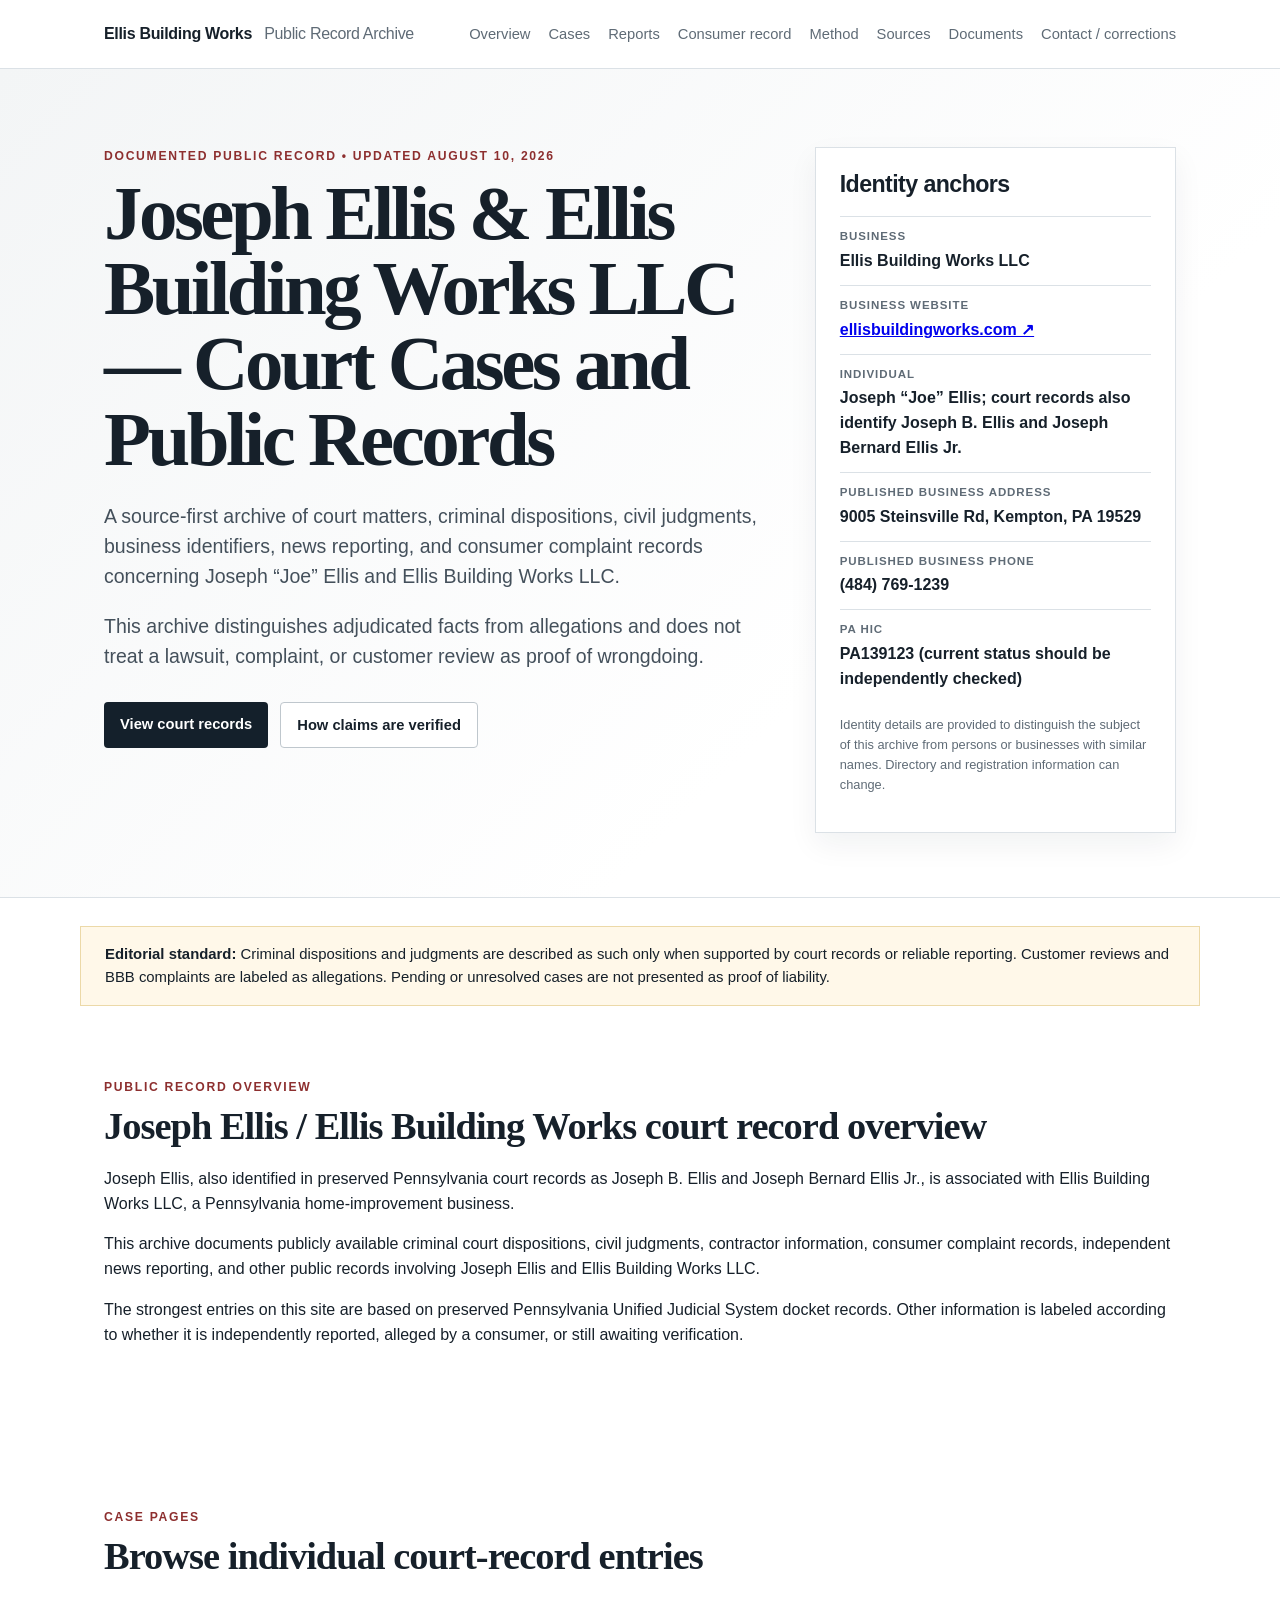
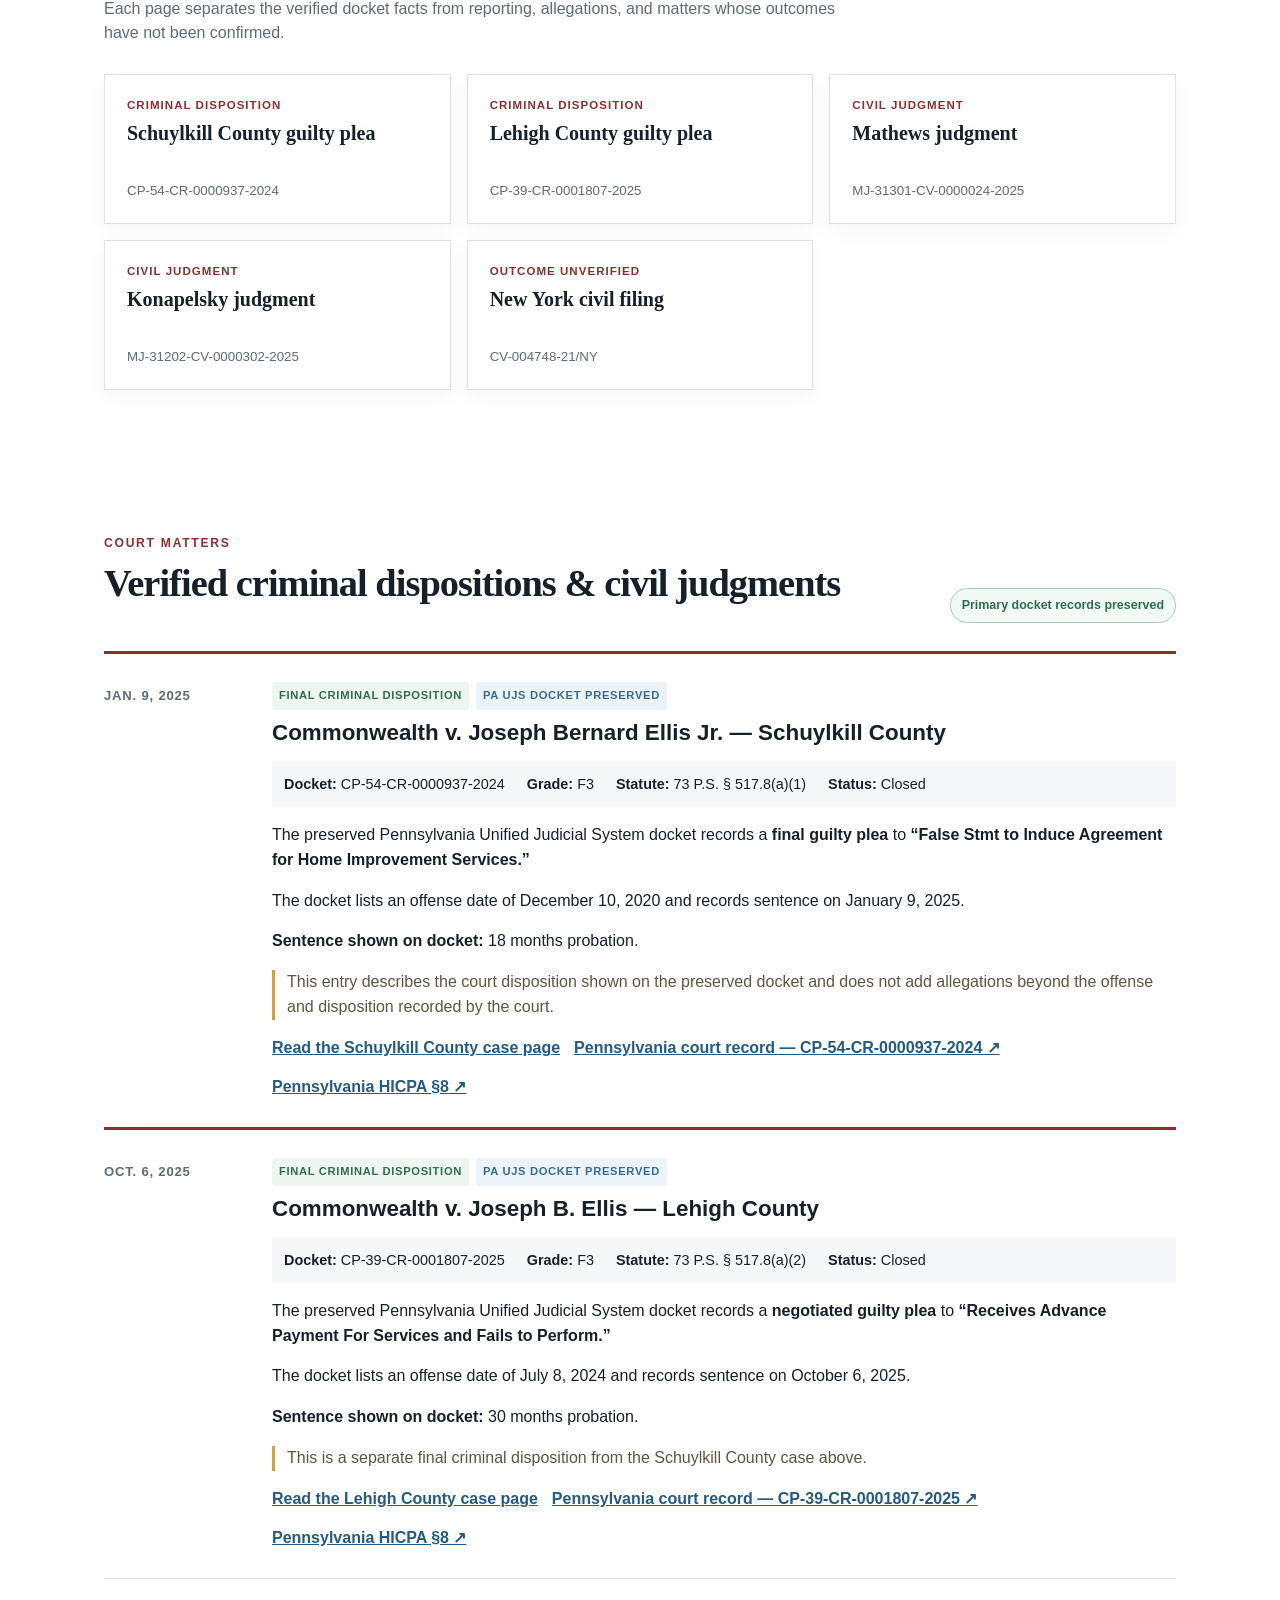
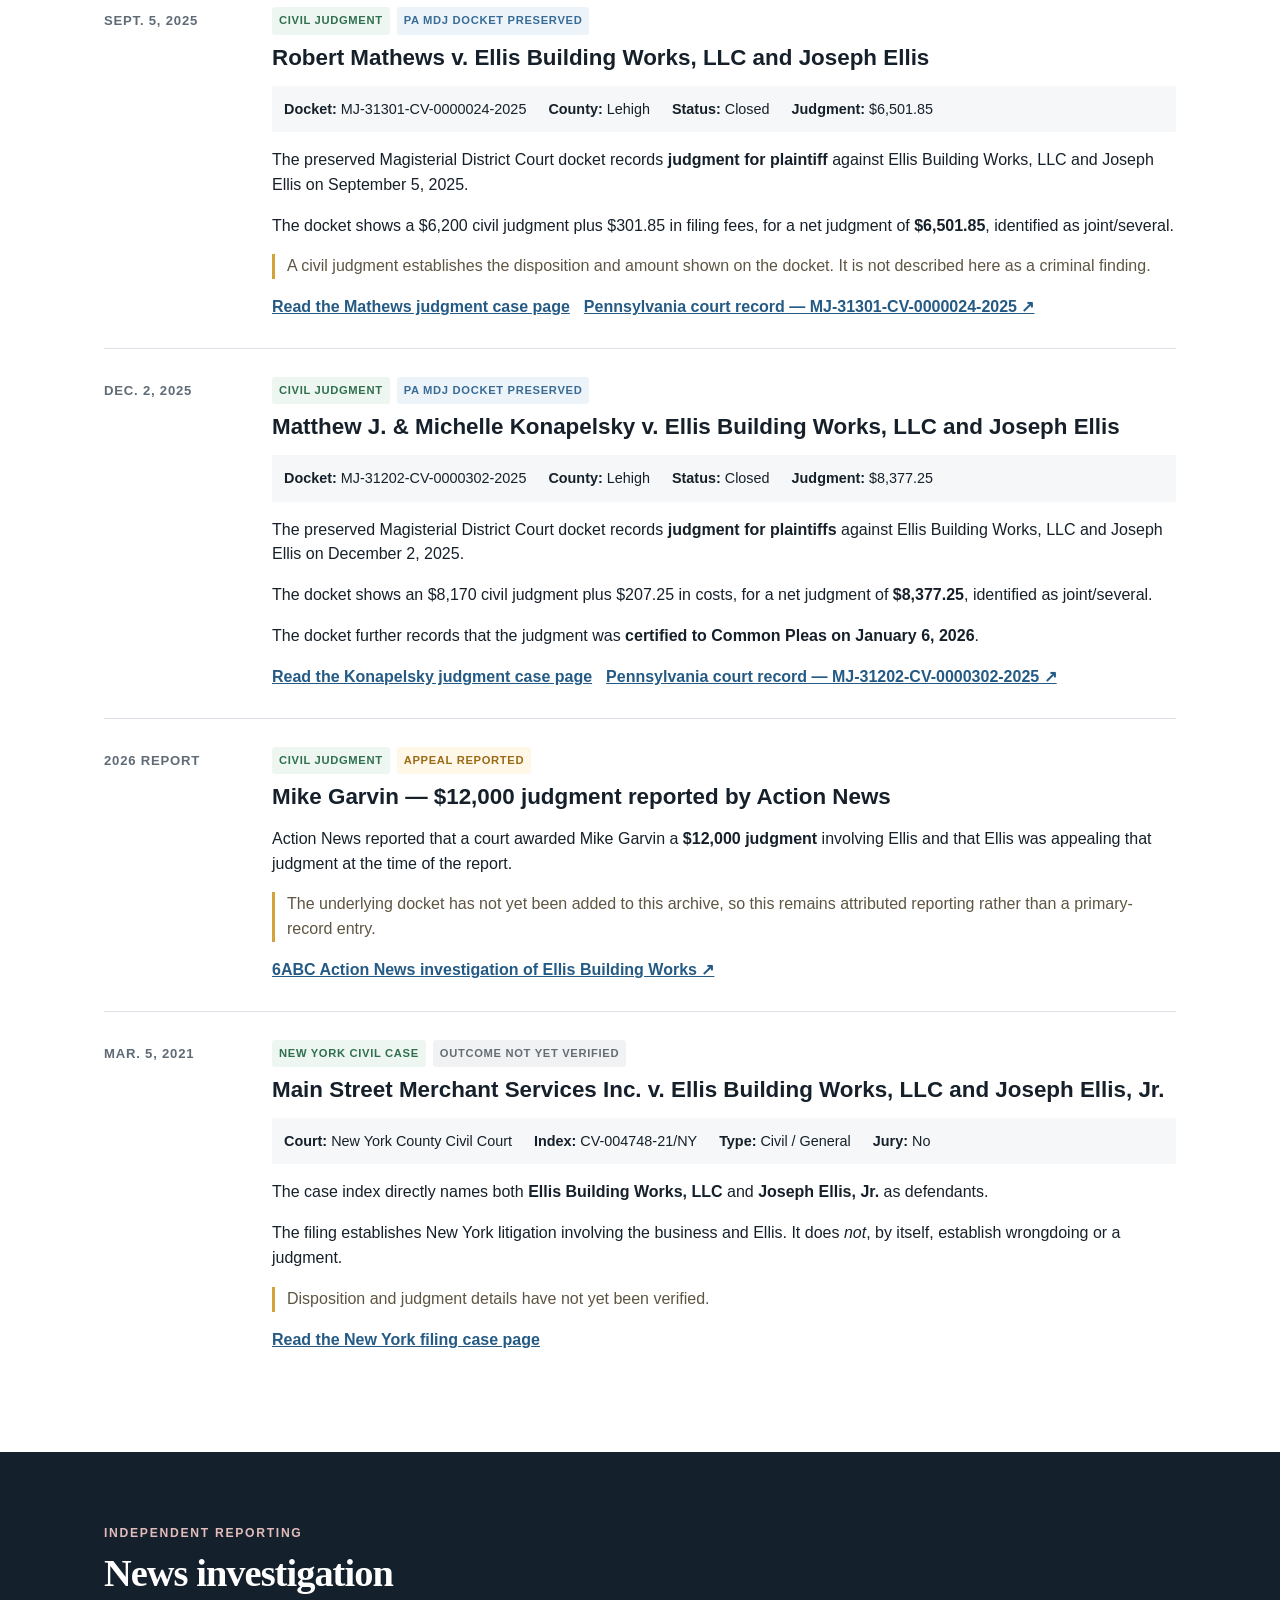
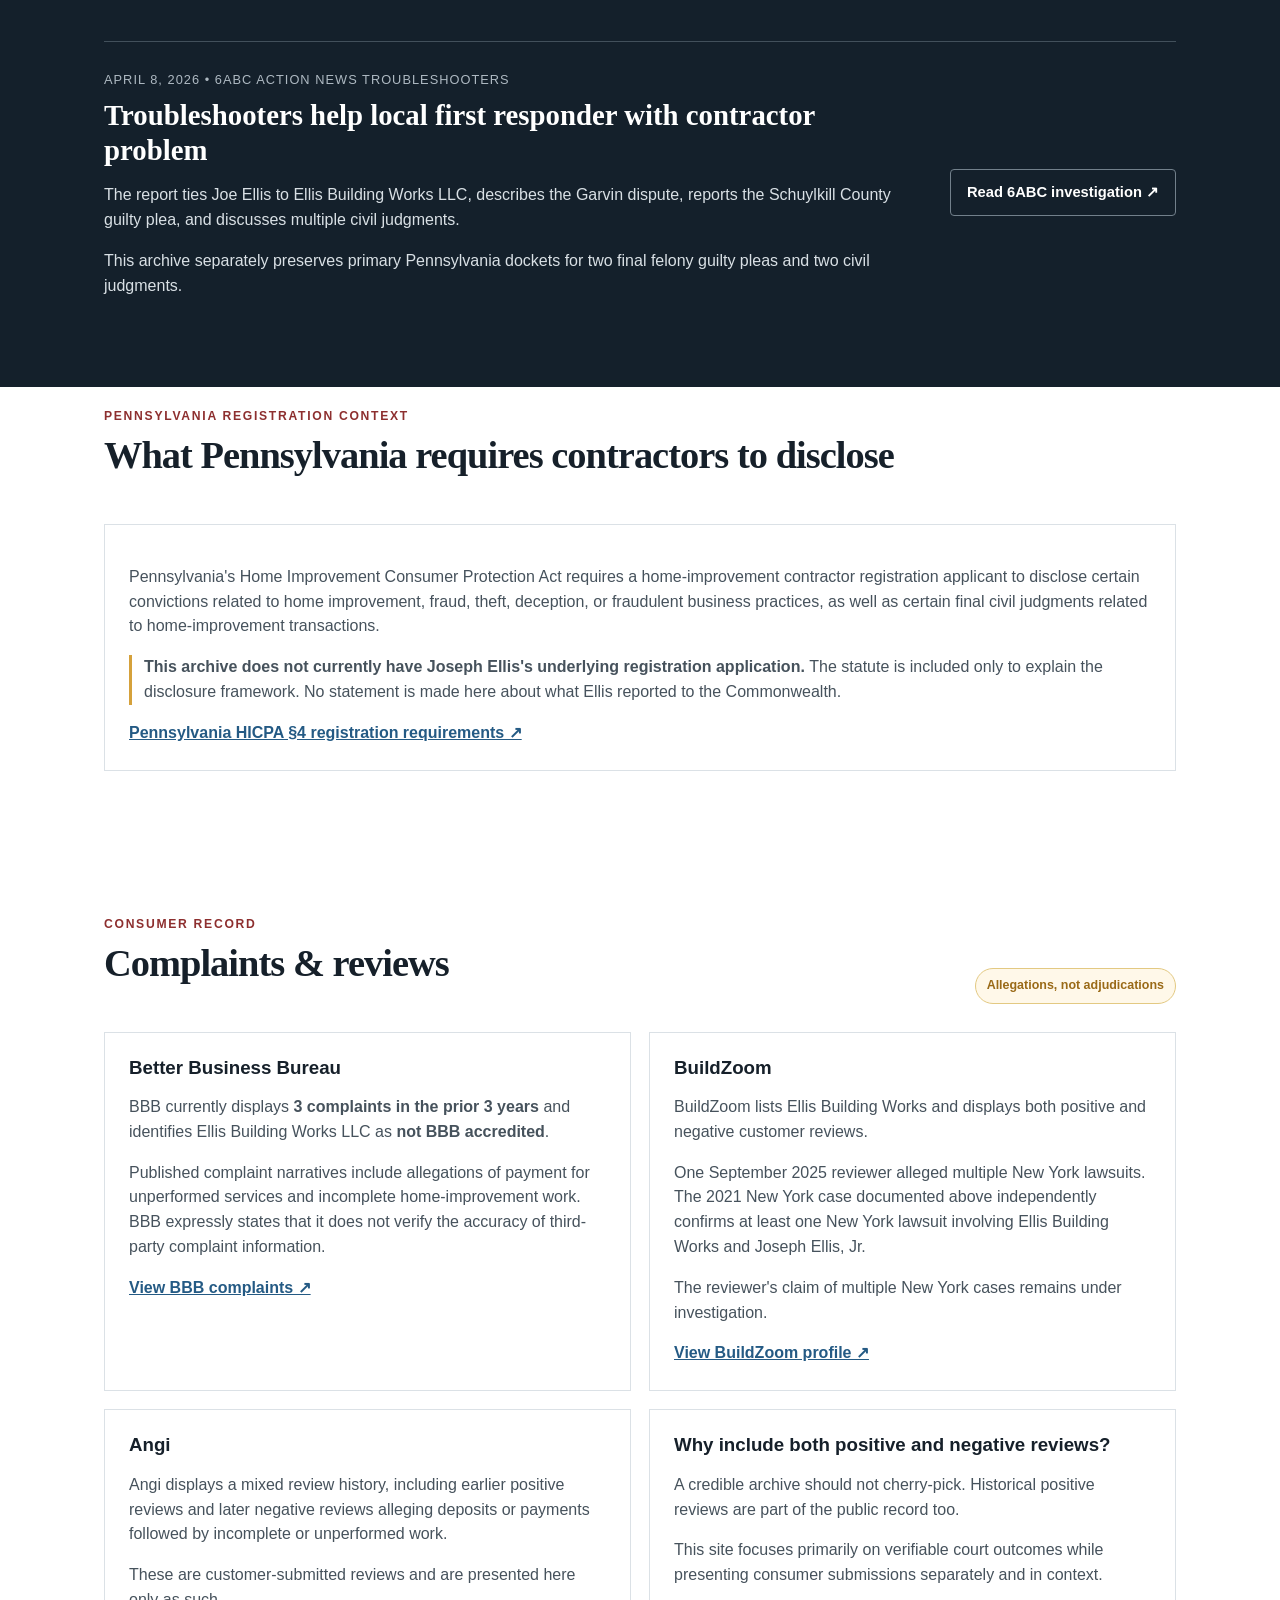
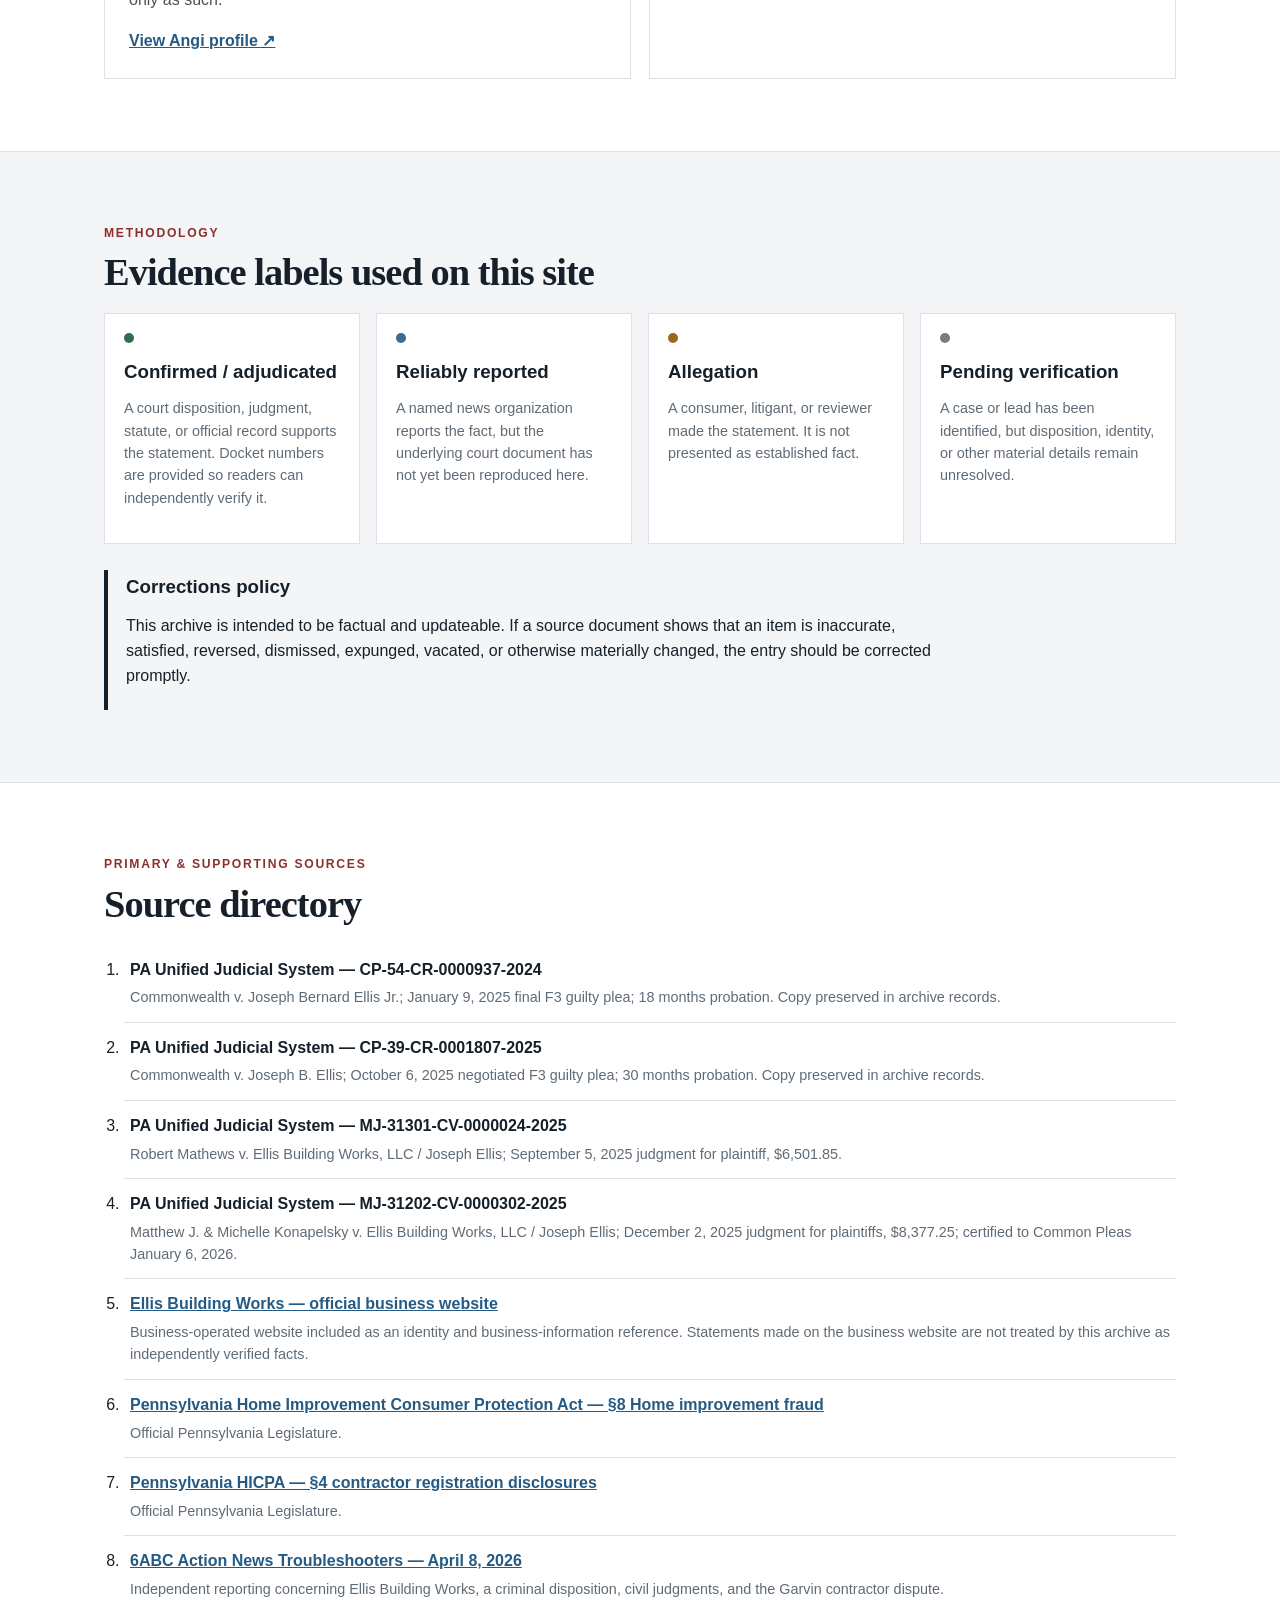
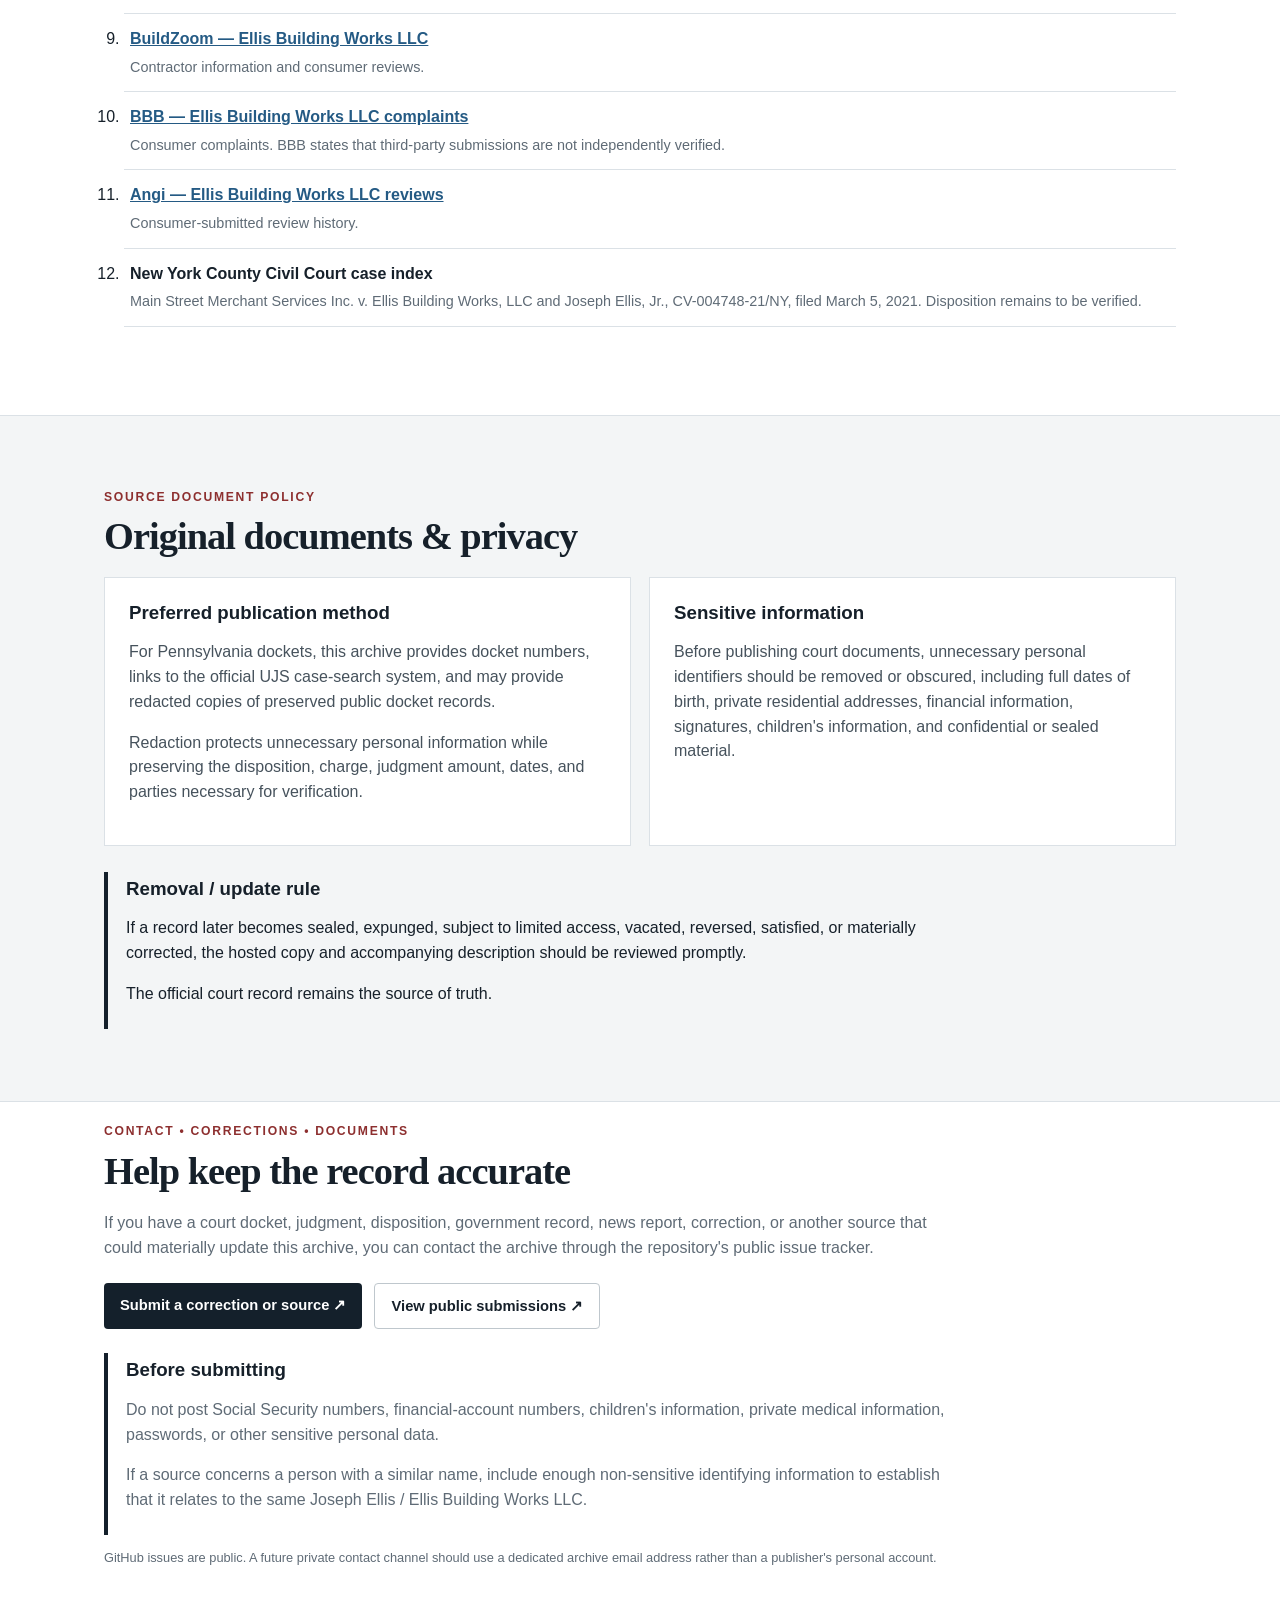
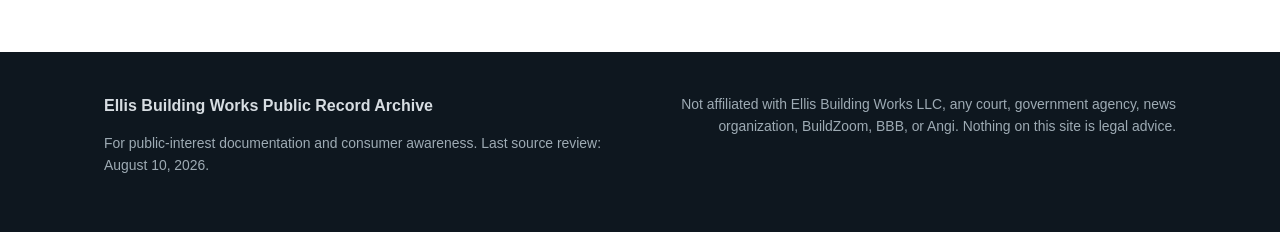
==== commit 1206c536: "Build crawlable public-record archive" ====
--- a/index.html
+++ b/index.html
@@ -4,7 +4,7 @@
   <meta charset="utf-8" />
   <meta name="viewport" content="width=device-width,initial-scale=1" />
 
-  <title>Joseph Ellis & Ellis Building Works LLC | Court Cases, Guilty Pleas & Public Records</title>
+  <title>Joseph Ellis &amp; Ellis Building Works LLC | Court Cases, Guilty Pleas &amp; Public Records</title>
 
   <meta
     name="description"
@@ -86,7 +86,7 @@
         </div>
 
         <h1>
-          Joseph Ellis & Ellis Building Works LLC — Court Cases and Public Records
+          Joseph Ellis &amp; Ellis Building Works LLC — Court Cases and Public Records
         </h1>
 
         <p class="lede">
@@ -237,6 +237,50 @@
   </section>
 
 
+  <!-- DEDICATED CASE PAGES -->
+
+  <section class="wrap section case-pages">
+
+    <div class="eyebrow">CASE PAGES</div>
+
+    <h2>Browse individual court-record entries</h2>
+
+    <p class="section-intro">
+      Each page separates the verified docket facts from reporting,
+      allegations, and matters whose outcomes have not been confirmed.
+    </p>
+
+    <div class="case-page-grid">
+      <a href="cases/schuylkill-guilty-plea.html">
+        <span>Criminal disposition</span>
+        <strong>Schuylkill County guilty plea</strong>
+        <small>CP-54-CR-0000937-2024</small>
+      </a>
+      <a href="cases/lehigh-guilty-plea.html">
+        <span>Criminal disposition</span>
+        <strong>Lehigh County guilty plea</strong>
+        <small>CP-39-CR-0001807-2025</small>
+      </a>
+      <a href="cases/mathews-judgment.html">
+        <span>Civil judgment</span>
+        <strong>Mathews judgment</strong>
+        <small>MJ-31301-CV-0000024-2025</small>
+      </a>
+      <a href="cases/konapelsky-judgment.html">
+        <span>Civil judgment</span>
+        <strong>Konapelsky judgment</strong>
+        <small>MJ-31202-CV-0000302-2025</small>
+      </a>
+      <a href="cases/new-york-cv-004748-21.html">
+        <span>Outcome unverified</span>
+        <strong>New York civil filing</strong>
+        <small>CV-004748-21/NY</small>
+      </a>
+    </div>
+
+  </section>
+
+
   <!-- COURT CASES -->
 
   <section id="cases" class="wrap section">
@@ -250,7 +294,7 @@
         </div>
 
         <h2>
-          Verified criminal dispositions & civil judgments
+          Verified criminal dispositions &amp; civil judgments
         </h2>
 
       </div>
@@ -337,6 +381,10 @@
         </p>
 
         <div class="source-row">
+
+          <a href="cases/schuylkill-guilty-plea.html">
+            Read the Schuylkill County case page
+          </a>
 
           <a
             href="https://ujsportal.pacourts.us/CaseSearch"
@@ -436,6 +484,10 @@
 
         <div class="source-row">
 
+          <a href="cases/lehigh-guilty-plea.html">
+            Read the Lehigh County case page
+          </a>
+
           <a
             href="https://ujsportal.pacourts.us/CaseSearch"
             target="_blank"
@@ -529,6 +581,10 @@
 
         <div class="source-row">
 
+          <a href="cases/mathews-judgment.html">
+            Read the Mathews judgment case page
+          </a>
+
           <a
             href="https://ujsportal.pacourts.us/CaseSearch"
             target="_blank"
@@ -567,7 +623,7 @@
         </div>
 
         <h3>
-          Matthew J. & Michelle Konapelsky v. Ellis Building Works, LLC and Joseph Ellis
+          Matthew J. &amp; Michelle Konapelsky v. Ellis Building Works, LLC and Joseph Ellis
         </h3>
 
         <div class="case-meta">
@@ -613,6 +669,10 @@
         </p>
 
         <div class="source-row">
+
+          <a href="cases/konapelsky-judgment.html">
+            Read the Konapelsky judgment case page
+          </a>
 
           <a
             href="https://ujsportal.pacourts.us/CaseSearch"
@@ -750,6 +810,12 @@
         <p class="caution">
           Disposition and judgment details have not yet been verified.
         </p>
+
+        <div class="source-row">
+          <a href="cases/new-york-cv-004748-21.html">
+            Read the New York filing case page
+          </a>
+        </div>
 
       </div>
 
@@ -887,7 +953,7 @@
         </div>
 
         <h2>
-          Complaints & reviews
+          Complaints &amp; reviews
         </h2>
 
       </div>
@@ -1122,7 +1188,7 @@
   <section id="sources" class="wrap section">
 
     <div class="eyebrow">
-      PRIMARY & SUPPORTING SOURCES
+      PRIMARY &amp; SUPPORTING SOURCES
     </div>
 
     <h2>
@@ -1185,7 +1251,7 @@
         </strong>
 
         <span>
-          Matthew J. & Michelle Konapelsky v. Ellis Building Works, LLC /
+          Matthew J. &amp; Michelle Konapelsky v. Ellis Building Works, LLC /
           Joseph Ellis;
           December 2, 2025 judgment for plaintiffs,
           $8,377.25;
@@ -1353,7 +1419,7 @@
       </div>
 
       <h2>
-        Original documents & privacy
+        Original documents &amp; privacy
       </h2>
 
       <div class="grid-2">
@@ -1547,4 +1613,4 @@
 </footer>
 
 </body>
-</html>+</html>
--- a/styles.css
+++ b/styles.css
@@ -1,3 +1,29 @@
 :root{--ink:#16202a;--muted:#5f6b76;--line:#dbe1e6;--paper:#fff;--soft:#f5f7f8;--dark:#14202b;--accent:#8d2f2f;--green:#2f6f4e;--blue:#376b95;--amber:#9a6a17;--gray:#747c84;--max:1120px}*{box-sizing:border-box}html{scroll-behavior:smooth}body{margin:0;font-family:Inter,ui-sans-serif,-apple-system,BlinkMacSystemFont,"Segoe UI",sans-serif;color:var(--ink);background:var(--paper);line-height:1.55}.wrap{max-width:var(--max);margin:auto;padding-left:24px;padding-right:24px}.site-header{position:sticky;top:0;z-index:20;background:rgba(255,255,255,.95);border-bottom:1px solid var(--line);backdrop-filter:blur(10px)}.nav-wrap{display:flex;align-items:center;justify-content:space-between;min-height:68px;gap:24px}.brand{color:var(--ink);text-decoration:none;font-weight:800;letter-spacing:-.02em}.brand span{font-weight:500;color:var(--muted);margin-left:8px}.site-header nav{display:flex;gap:18px;flex-wrap:wrap}.site-header nav a{color:var(--muted);text-decoration:none;font-size:.92rem}.site-header nav a:hover{color:var(--ink)}.hero{background:linear-gradient(135deg,#f3f5f6 0%,#fff 68%);border-bottom:1px solid var(--line);padding:78px 0 64px}.hero-grid{display:grid;grid-template-columns:1.45fr .8fr;gap:56px;align-items:start}.eyebrow{font-size:.76rem;font-weight:800;letter-spacing:.14em;color:var(--accent);text-transform:uppercase;margin-bottom:10px}h1{font-family:Georgia,"Times New Roman",serif;font-size:clamp(2.65rem,6vw,5.25rem);line-height:.98;letter-spacing:-.045em;margin:0 0 24px;max-width:850px}h2{font-family:Georgia,"Times New Roman",serif;font-size:clamp(2rem,3vw,3rem);line-height:1.05;margin:0 0 20px;letter-spacing:-.025em}h3{margin:0 0 10px;line-height:1.2}.lede{font-size:1.22rem;color:#44505b;max-width:760px}.actions{display:flex;gap:12px;flex-wrap:wrap;margin-top:30px}.button{display:inline-block;text-decoration:none;background:var(--dark);color:white;padding:11px 16px;border-radius:4px;font-weight:700;font-size:.92rem}.button.ghost{background:white;color:var(--ink);border:1px solid #bfc7cd}.identity-card{background:white;border:1px solid var(--line);padding:24px;box-shadow:0 12px 28px rgba(20,32,43,.06)}.identity-card h2{font-size:1.45rem;font-family:inherit}.identity-card dl{margin:0}.identity-card dl div{padding:11px 0;border-top:1px solid var(--line)}.identity-card dt{font-size:.72rem;text-transform:uppercase;letter-spacing:.08em;color:var(--muted);font-weight:800}.identity-card dd{margin:3px 0 0;font-weight:650}.fine{font-size:.8rem;color:var(--muted)}.notice{margin-top:28px;background:#fff8e9;border:1px solid #ecd9a8;padding-top:16px;padding-bottom:16px;font-size:.93rem}.section{padding-top:72px;padding-bottom:72px}.section-head{display:flex;align-items:end;justify-content:space-between;gap:24px;margin-bottom:28px}.pill{border-radius:999px;padding:7px 11px;font-size:.78rem;font-weight:800;border:1px solid}.pill.high{color:var(--green);border-color:#acc9b8;background:#f2faf5}.caution-pill{color:var(--amber);background:#fff8e9;border-color:#e3c982}.case-card{display:grid;grid-template-columns:140px 1fr;gap:28px;border-top:1px solid var(--line);padding:28px 0}.case-card.featured{border-top:3px solid var(--accent)}.case-date{font-size:.82rem;font-weight:800;color:var(--muted);text-transform:uppercase;letter-spacing:.06em;padding-top:4px}.tags{display:flex;gap:7px;flex-wrap:wrap;margin-bottom:10px}.tag{display:inline-block;font-size:.7rem;text-transform:uppercase;font-weight:850;letter-spacing:.06em;padding:5px 7px;border-radius:3px;background:#eef2f4}.tag.court{background:#edf6f0;color:var(--green)}.tag.source{background:#edf4f9;color:var(--blue)}.tag.pending{background:#f1f2f3;color:#646d75}.tag.status{background:#fff7e7;color:var(--amber)}.case-body h3{font-size:1.4rem}.case-meta{display:flex;gap:10px 22px;flex-wrap:wrap;background:var(--soft);padding:12px;margin:14px 0;font-size:.9rem}.source-row{display:flex;gap:14px;flex-wrap:wrap;margin-top:16px}.source-row a,.panel a,.sources a{color:#245a84;font-weight:700}.caution{border-left:3px solid #d5a13b;padding-left:12px;color:#5e5542}.band{background:var(--dark);color:white}.band .eyebrow{color:#e3bcbc}.news-card{display:flex;align-items:center;justify-content:space-between;gap:30px;border-top:1px solid #42505b;padding-top:28px}.news-card h3{font-family:Georgia,"Times New Roman",serif;font-size:1.8rem}.news-card p{color:#d9e0e5}.news-card .button.ghost{background:transparent;color:#fff;border-color:#72808b;white-space:nowrap}.date-line{font-size:.8rem;text-transform:uppercase;letter-spacing:.08em;color:#aeb9c2;margin-bottom:8px}.grid-2{display:grid;grid-template-columns:1fr 1fr;gap:18px}.panel{border:1px solid var(--line);padding:24px;background:white}.panel p{color:#46525c}.muted-band{background:#f3f5f6;color:var(--ink);border-top:1px solid var(--line);border-bottom:1px solid var(--line)}.muted-band .eyebrow{color:var(--accent)}.method-grid{display:grid;grid-template-columns:repeat(4,1fr);gap:16px}.method-grid>div{background:white;border:1px solid var(--line);padding:19px}.dot{display:block;width:10px;height:10px;border-radius:50%;margin-bottom:18px}.green{background:var(--green)}.blue{background:var(--blue)}.amber{background:var(--amber)}.gray{background:var(--gray)}.method-grid p{font-size:.9rem;color:var(--muted)}.policy-box{margin-top:26px;border-left:4px solid var(--dark);padding:6px 0 6px 18px;max-width:850px}.sources{padding-left:20px}.sources li{padding:13px 0 13px 6px;border-bottom:1px solid var(--line)}.sources span{display:block;color:var(--muted);font-size:.9rem;margin-top:4px}.submit-section{padding-top:20px}.submit-section p{max-width:850px;color:var(--muted)}footer{background:#0e171f;color:#d7dde2;padding:42px 0}.footer-grid{display:grid;grid-template-columns:1fr 1fr;gap:30px}.footer-grid p,.footer-note{color:#9eabb4;font-size:.87rem}.footer-note{text-align:right}@media(max-width:800px){.nav-wrap{align-items:flex-start;padding-top:14px;padding-bottom:14px}.site-header nav{display:none}.brand span{display:block;margin:0;font-size:.78rem}.hero{padding-top:52px}.hero-grid,.grid-2,.method-grid,.footer-grid{grid-template-columns:1fr}.case-card{grid-template-columns:1fr;gap:8px}.section-head,.news-card{align-items:flex-start;flex-direction:column}.footer-note{text-align:left}.identity-card{margin-top:4px}}
 
-.contact-actions{display:flex;gap:12px;flex-wrap:wrap;margin:22px 0}.privacy-box{margin-top:24px}.registration-section{padding-top:20px}+.contact-actions{display:flex;gap:12px;flex-wrap:wrap;margin:22px 0}.privacy-box{margin-top:24px}.registration-section{padding-top:20px}
+
+/* Dedicated case pages and internal case directory */
+.section-intro{max-width:760px;color:var(--muted)}
+.case-page-grid{display:grid;grid-template-columns:repeat(3,1fr);gap:16px;margin-top:28px}
+.case-page-grid a{display:flex;flex-direction:column;gap:7px;min-height:150px;padding:22px;border:1px solid var(--line);background:var(--paper);color:var(--ink);text-decoration:none;box-shadow:0 8px 20px rgba(20,32,43,.04)}
+.case-page-grid a:hover{border-color:#aeb8c0;transform:translateY(-1px)}
+.case-page-grid span{color:var(--accent);font-size:.72rem;font-weight:800;letter-spacing:.09em;text-transform:uppercase}
+.case-page-grid strong{font-family:Georgia,"Times New Roman",serif;font-size:1.25rem;line-height:1.15}
+.case-page-grid small{margin-top:auto;color:var(--muted)}
+.case-header{background:linear-gradient(135deg,#f3f5f6 0%,#fff 72%);border-bottom:1px solid var(--line);padding:56px 0 44px}
+.case-header h1{font-size:clamp(2.35rem,5vw,4.4rem)}
+.breadcrumb{margin:0 0 18px;font-size:.9rem}
+.breadcrumb a,.text-link{color:#245a84;font-weight:700}
+.record-layout{display:grid;grid-template-columns:minmax(0,1.5fr) minmax(260px,.65fr);gap:36px;align-items:start}
+.record-table{margin:24px 0;border-top:1px solid var(--line)}
+.record-table div{display:grid;grid-template-columns:180px 1fr;gap:20px;padding:13px 0;border-bottom:1px solid var(--line)}
+.record-table dt{font-size:.76rem;font-weight:800;letter-spacing:.06em;text-transform:uppercase;color:var(--muted)}
+.record-table dd{margin:0;font-weight:650}
+.status-box{border:1px solid var(--line);background:var(--soft);padding:22px}
+.status-box h2{font-family:inherit;font-size:1.15rem;letter-spacing:0}
+.document-placeholder{margin-top:24px;border:1px dashed #aeb8c0;background:#fbfcfc;padding:20px}
+.document-placeholder strong{display:block;margin-bottom:6px}
+.related-cases{margin:0;padding-left:20px}
+.related-cases li{margin:9px 0}
+.related-cases a{color:#245a84;font-weight:700}
+@media(max-width:800px){.case-page-grid,.record-layout{grid-template-columns:1fr}.record-table div{grid-template-columns:1fr;gap:4px}.case-header{padding-top:38px}.case-page-grid a{min-height:130px}}
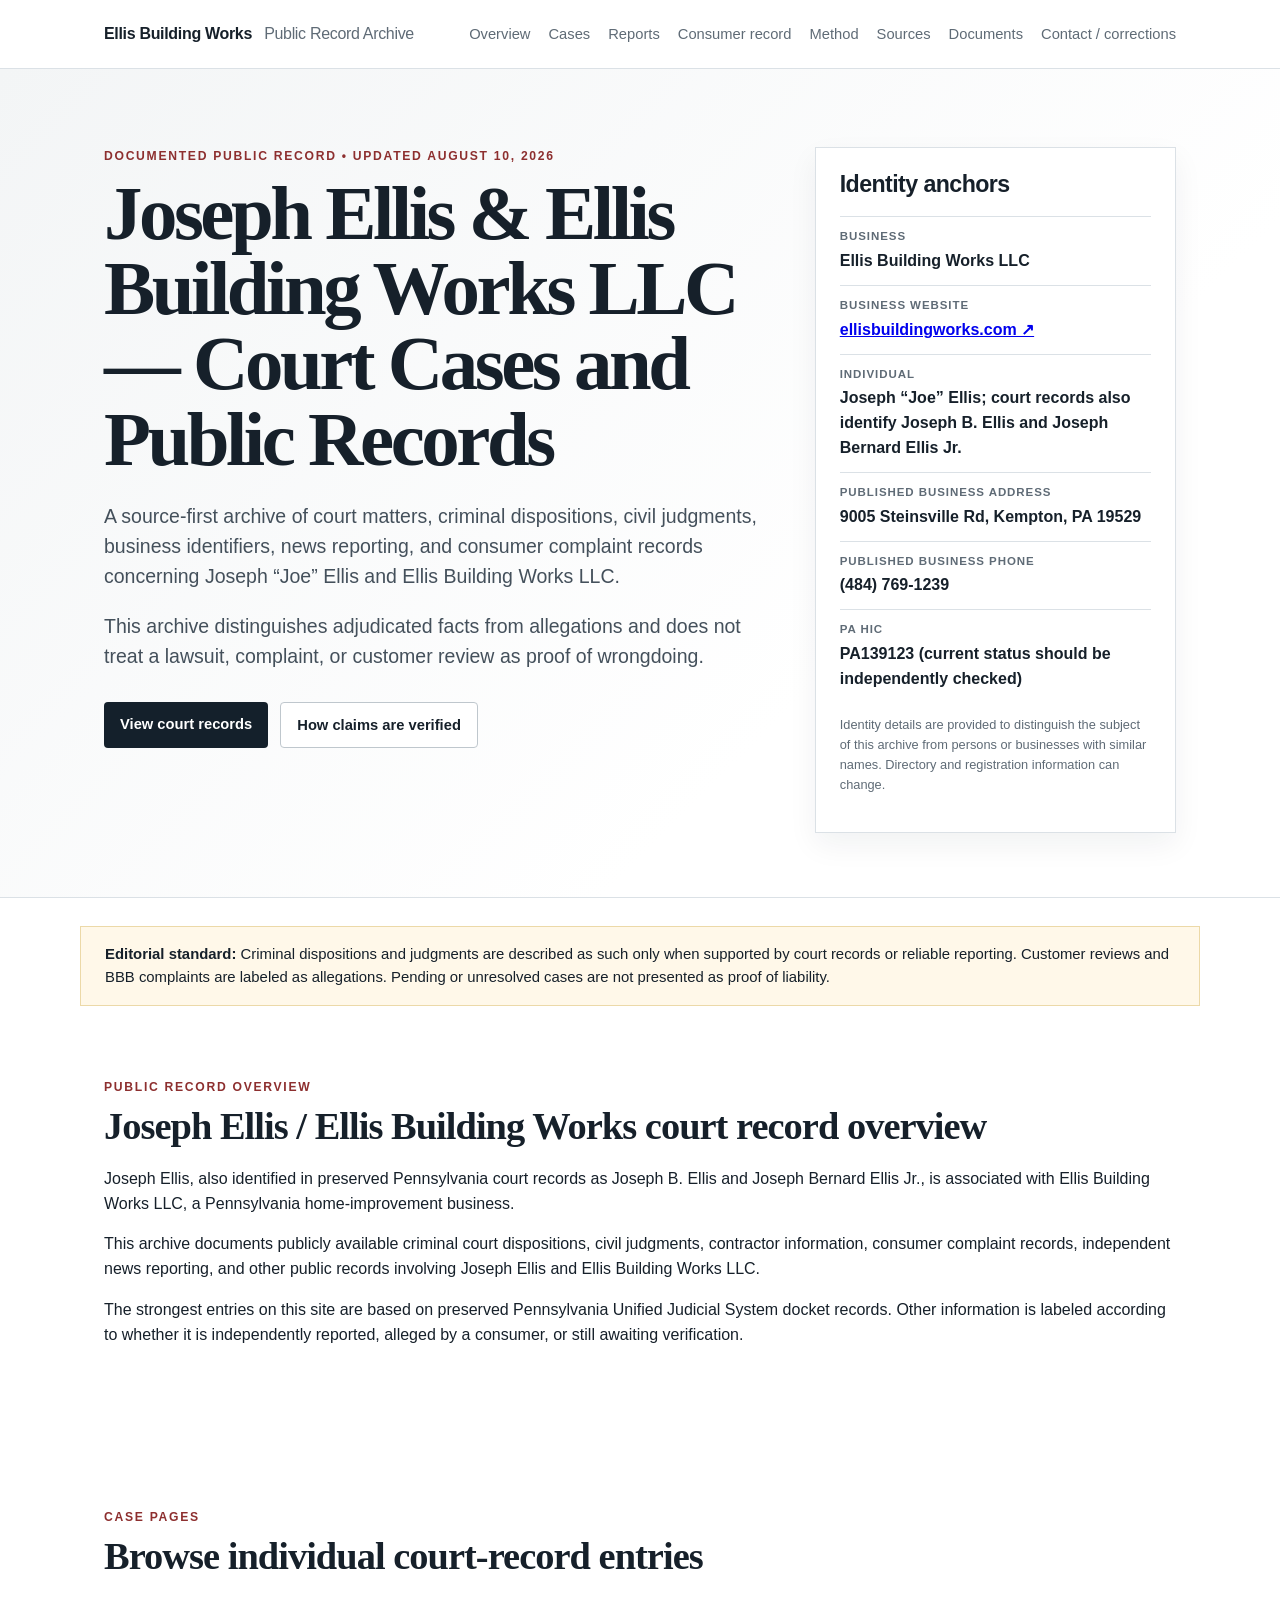
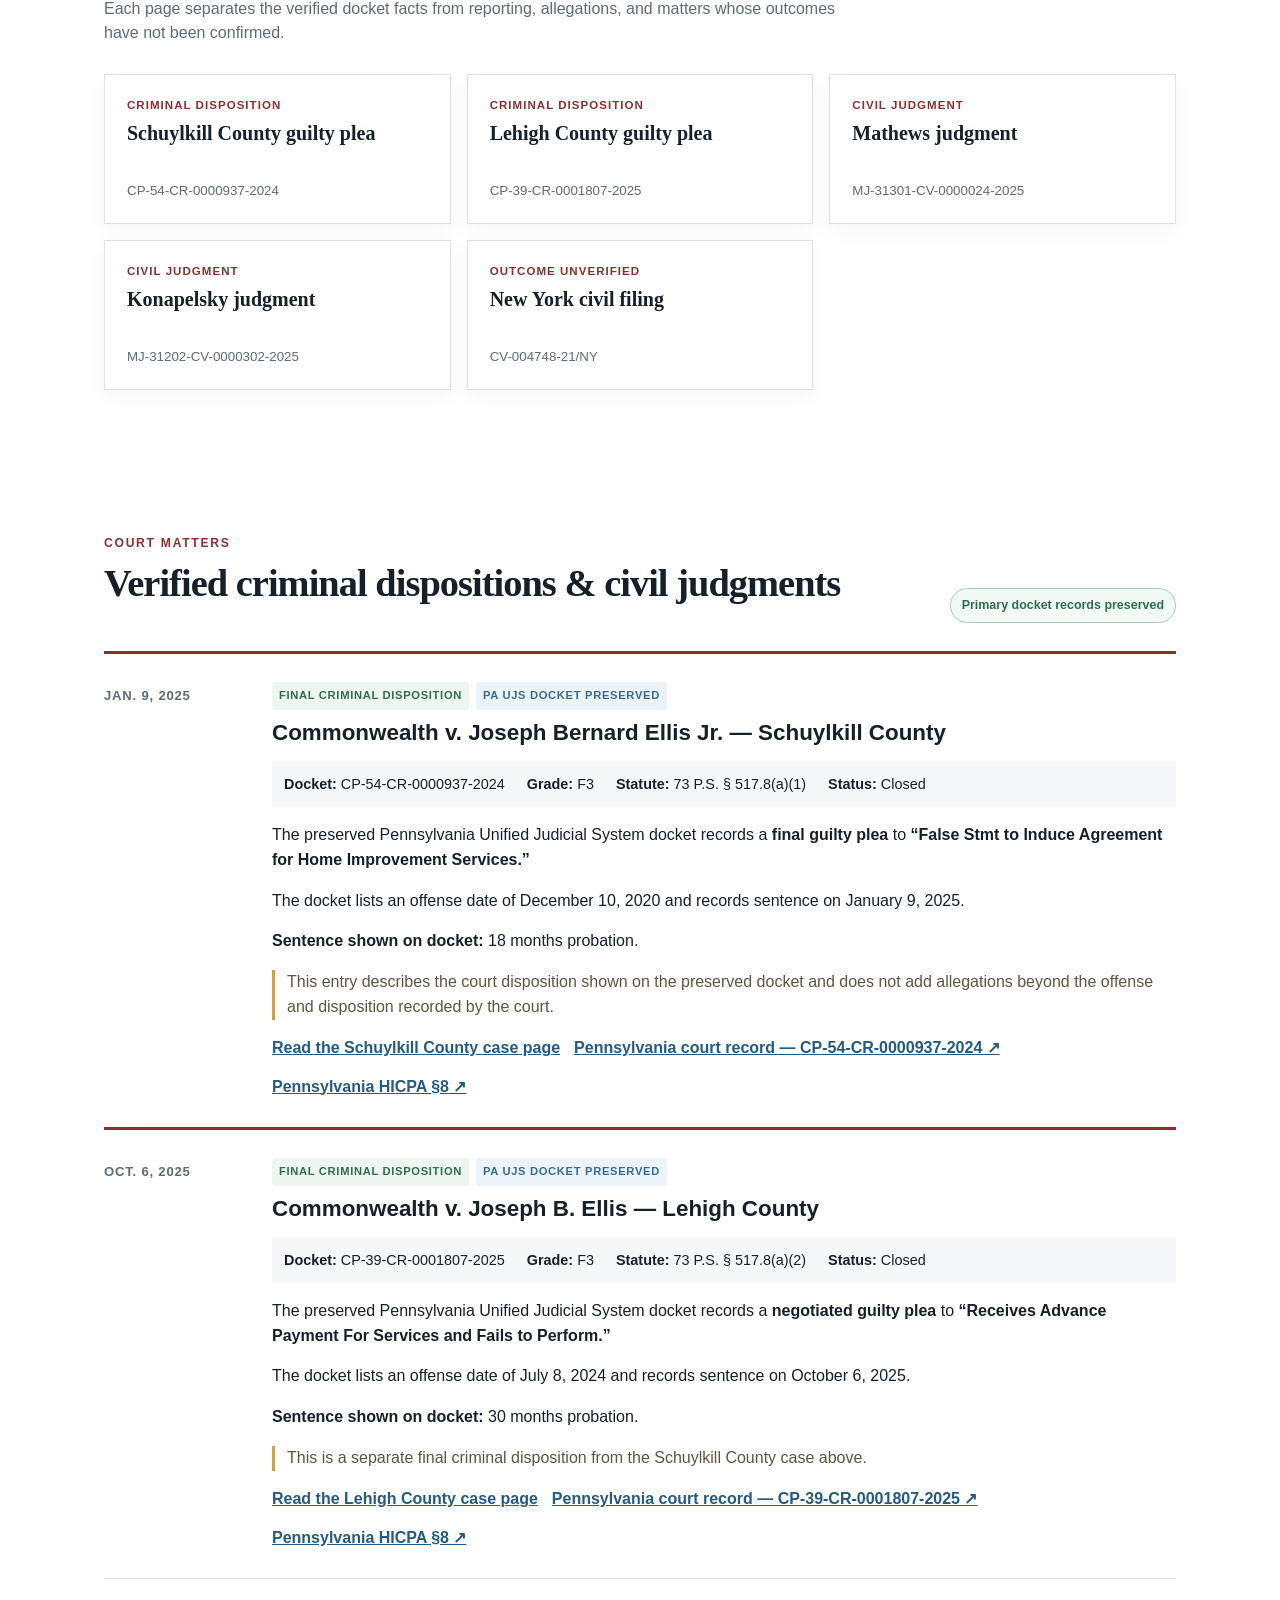
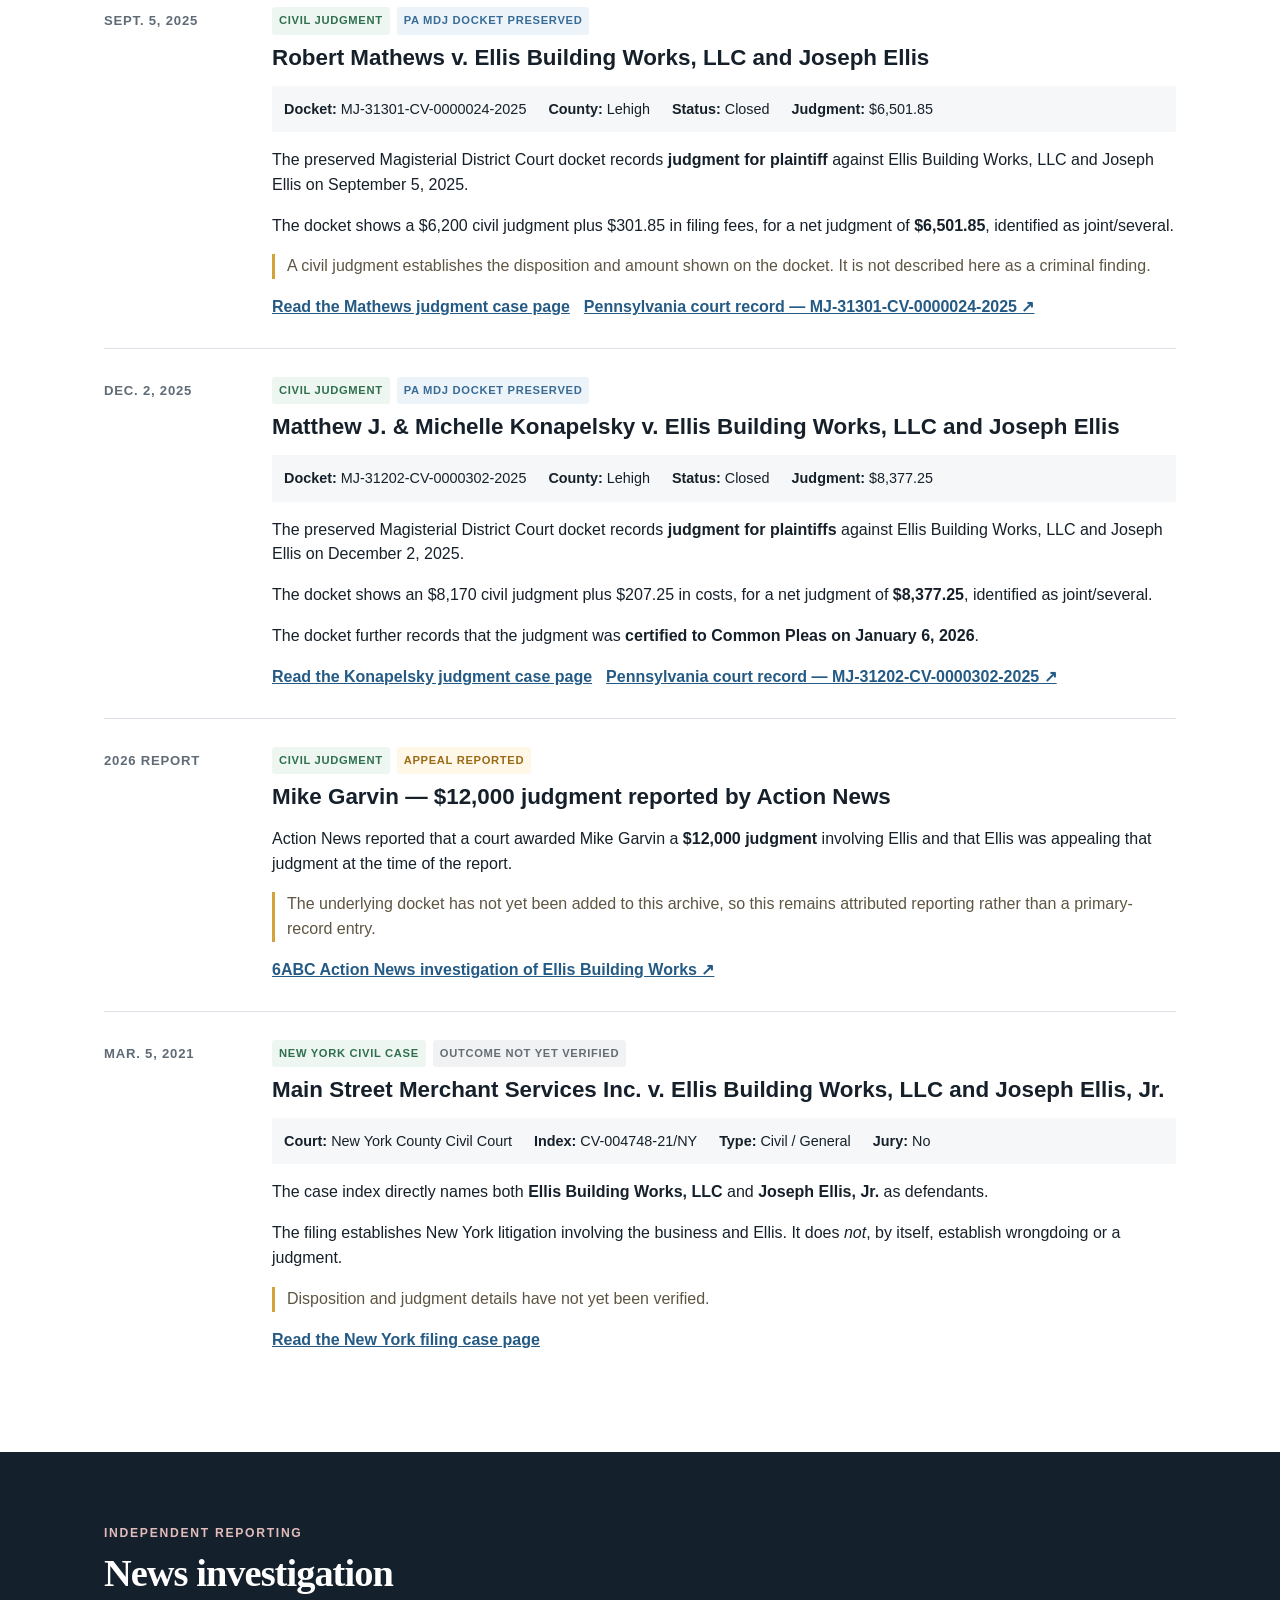
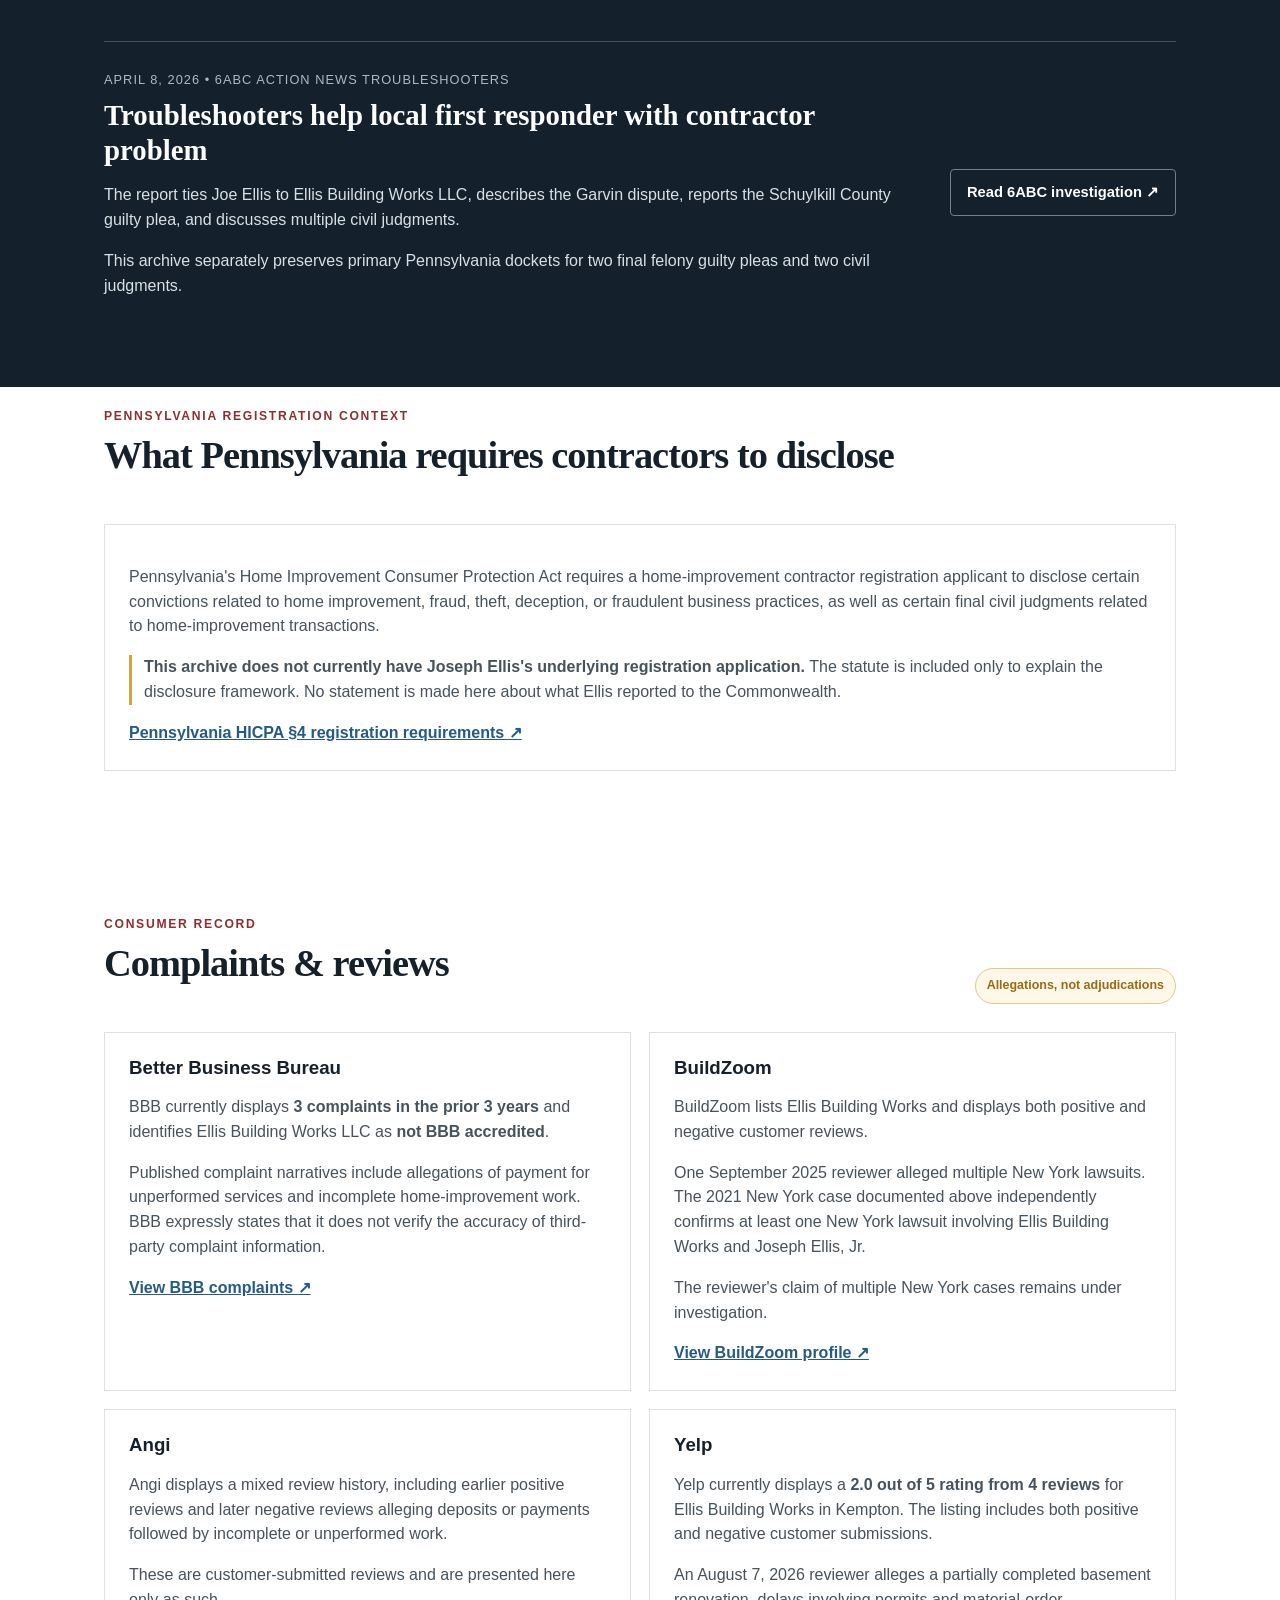
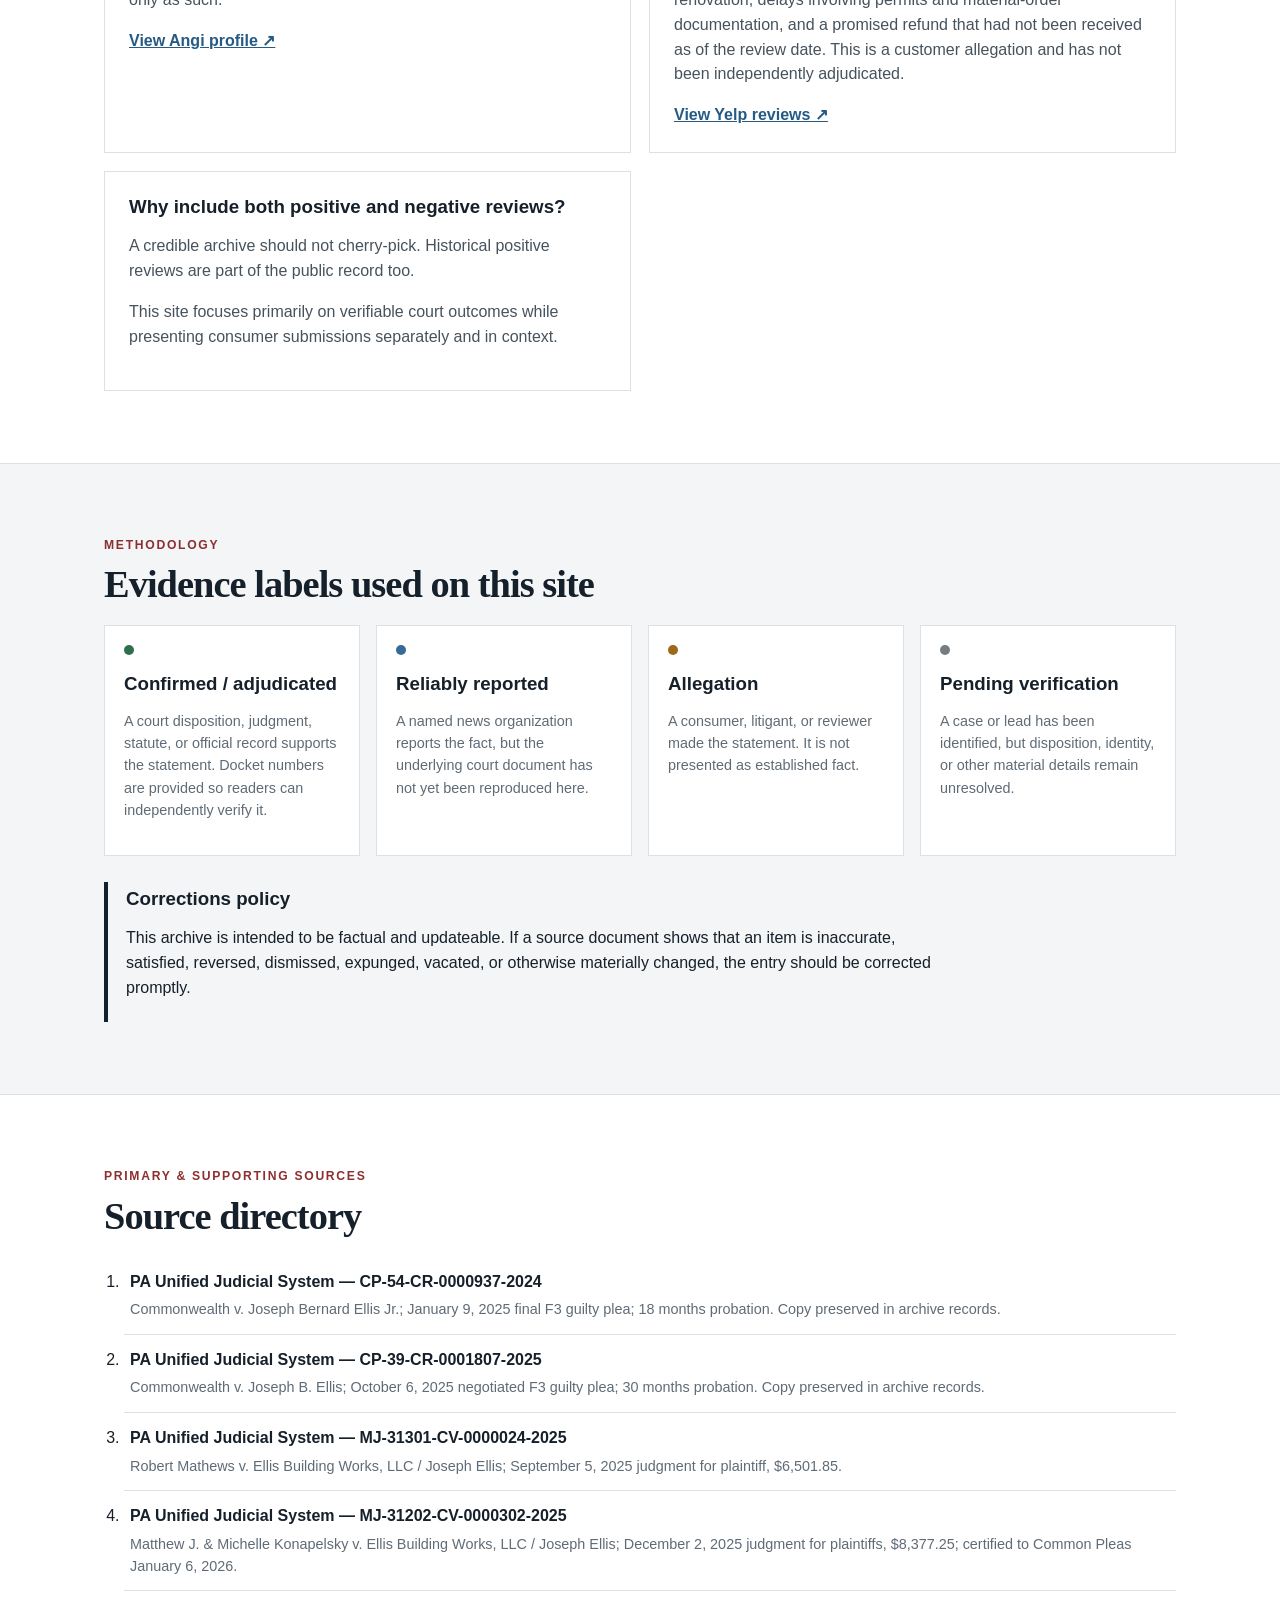
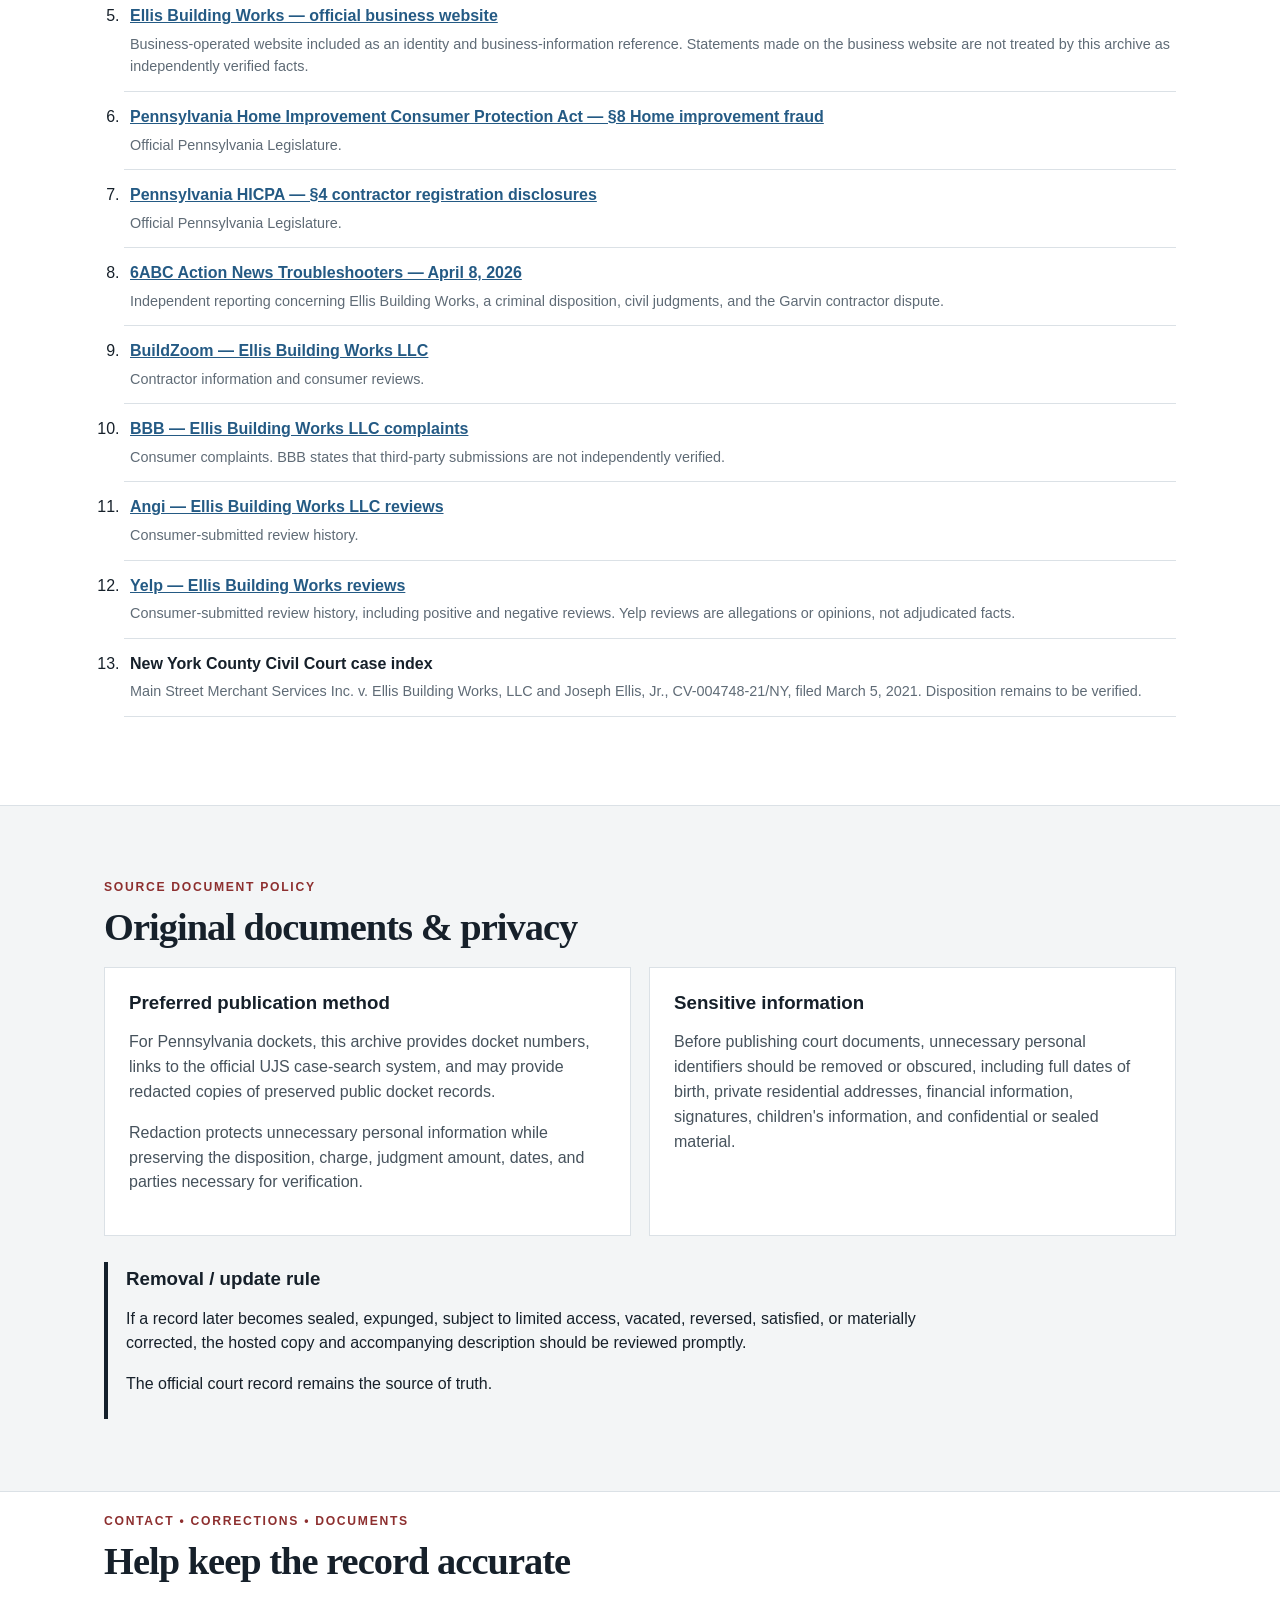
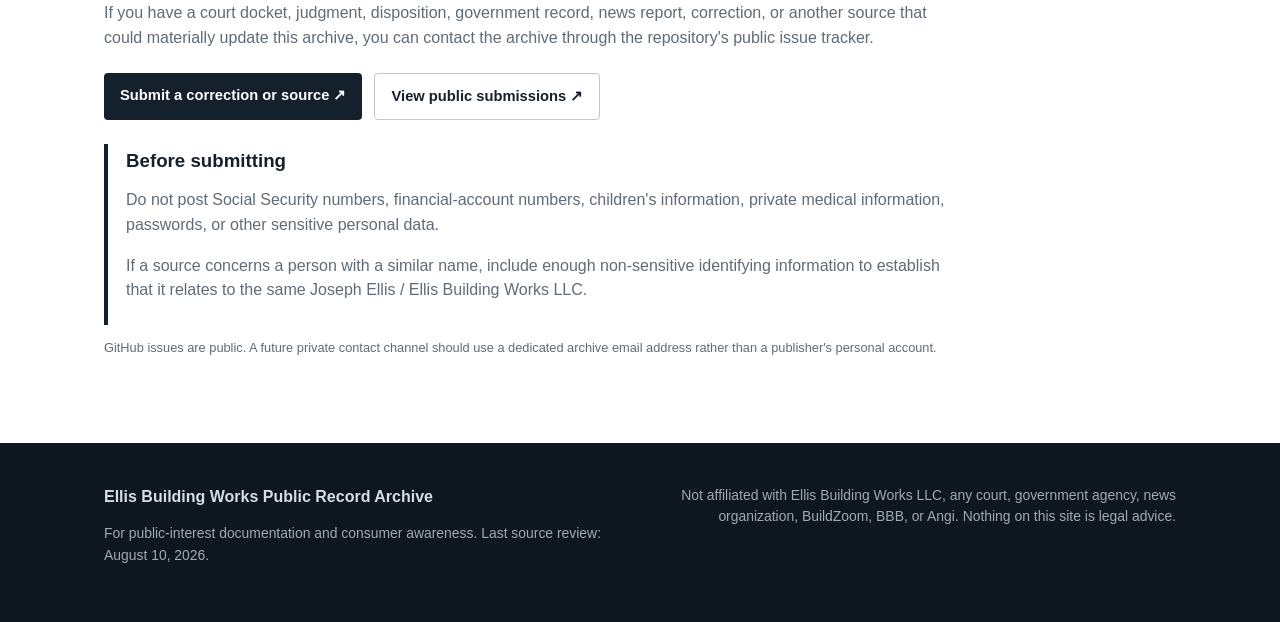
==== commit 7aefd716: "Add Yelp review source" ====
--- a/index.html
+++ b/index.html
@@ -1059,6 +1059,36 @@
       <article class="panel">
 
         <h3>
+          Yelp
+        </h3>
+
+        <p>
+          Yelp currently displays a <strong>2.0 out of 5 rating from 4 reviews</strong>
+          for Ellis Building Works in Kempton. The listing includes both positive
+          and negative customer submissions.
+        </p>
+
+        <p>
+          An August 7, 2026 reviewer alleges a partially completed basement
+          renovation, delays involving permits and material-order documentation,
+          and a promised refund that had not been received as of the review date.
+          This is a customer allegation and has not been independently adjudicated.
+        </p>
+
+        <a
+          href="https://www.yelp.com/biz/ellis-building-works-kempton"
+          target="_blank"
+          rel="noopener"
+        >
+          View Yelp reviews ↗
+        </a>
+
+      </article>
+
+
+      <article class="panel">
+
+        <h3>
           Why include both positive and negative reviews?
         </h3>
 
@@ -1382,6 +1412,24 @@
 
         <span>
           Consumer-submitted review history.
+        </span>
+
+      </li>
+
+
+      <li>
+
+        <a
+          href="https://www.yelp.com/biz/ellis-building-works-kempton"
+          target="_blank"
+          rel="noopener"
+        >
+          Yelp — Ellis Building Works reviews
+        </a>
+
+        <span>
+          Consumer-submitted review history, including positive and negative
+          reviews. Yelp reviews are allegations or opinions, not adjudicated facts.
         </span>
 
       </li>
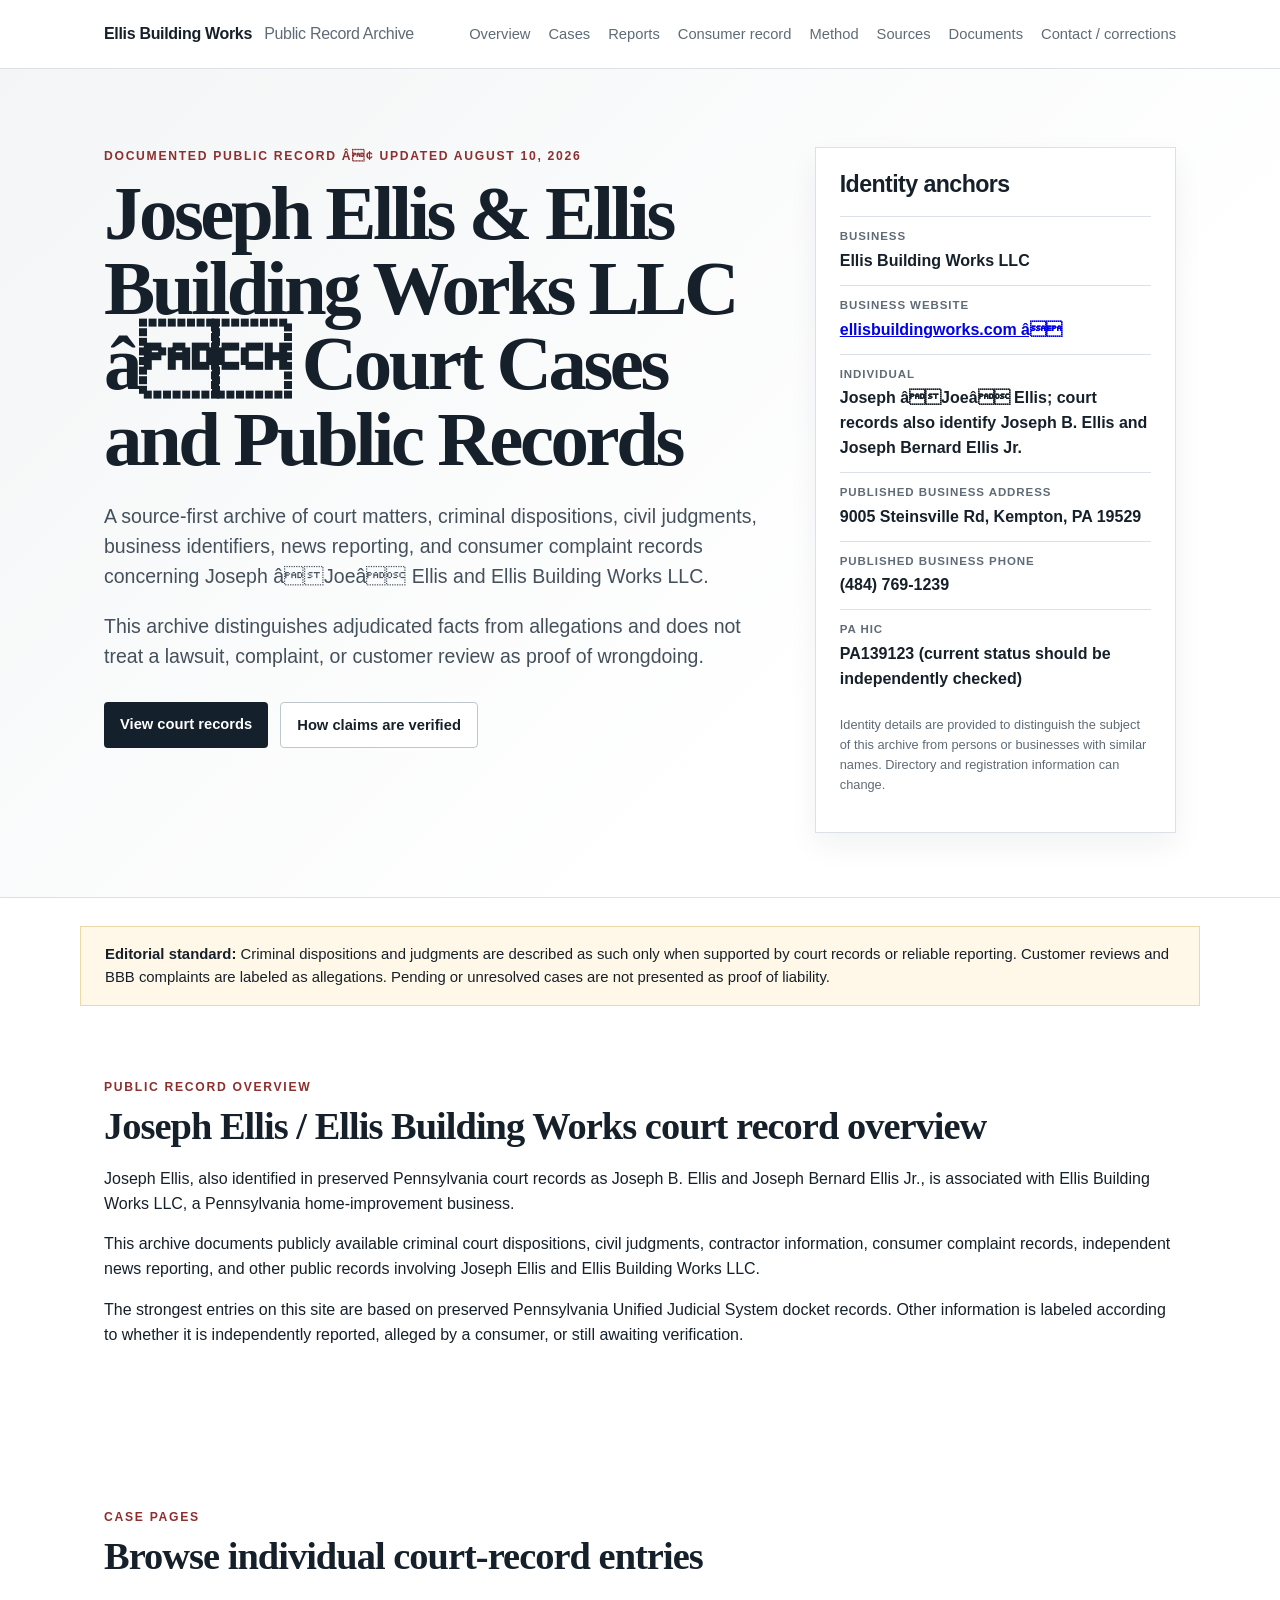
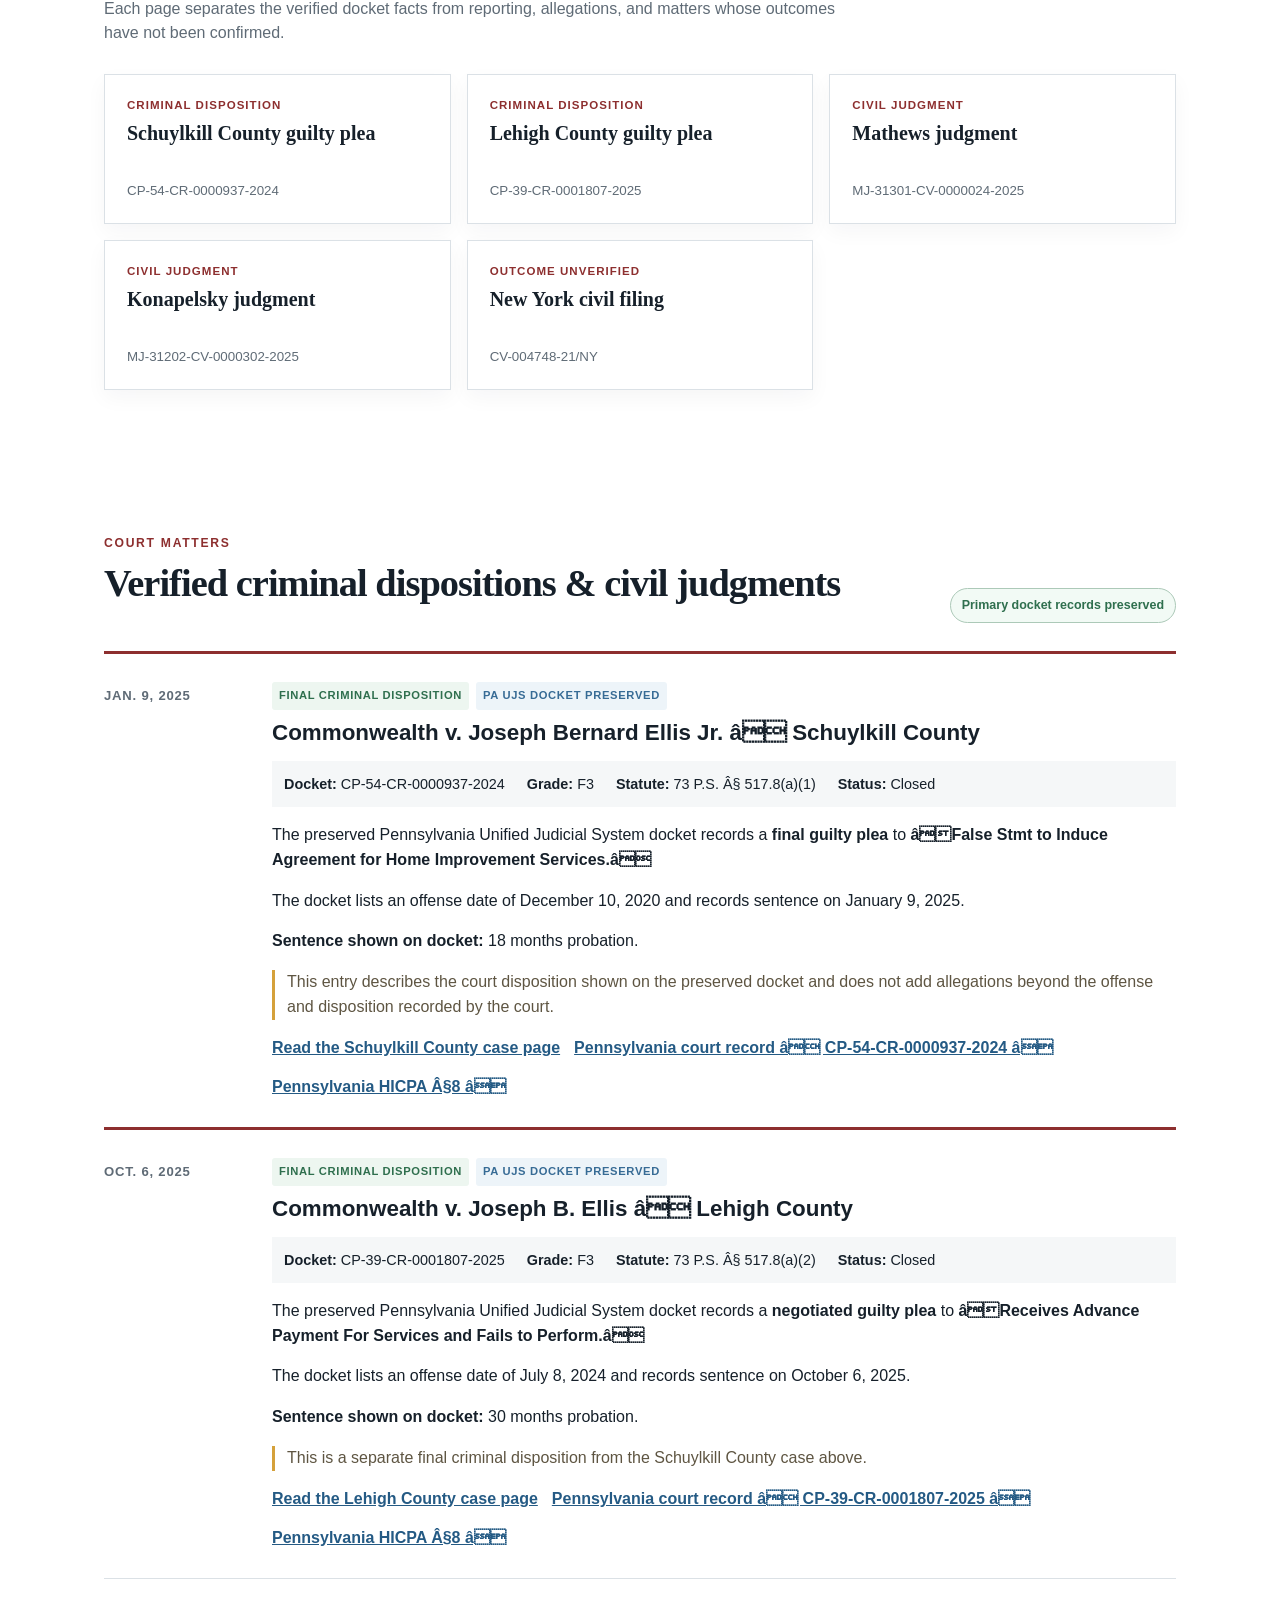
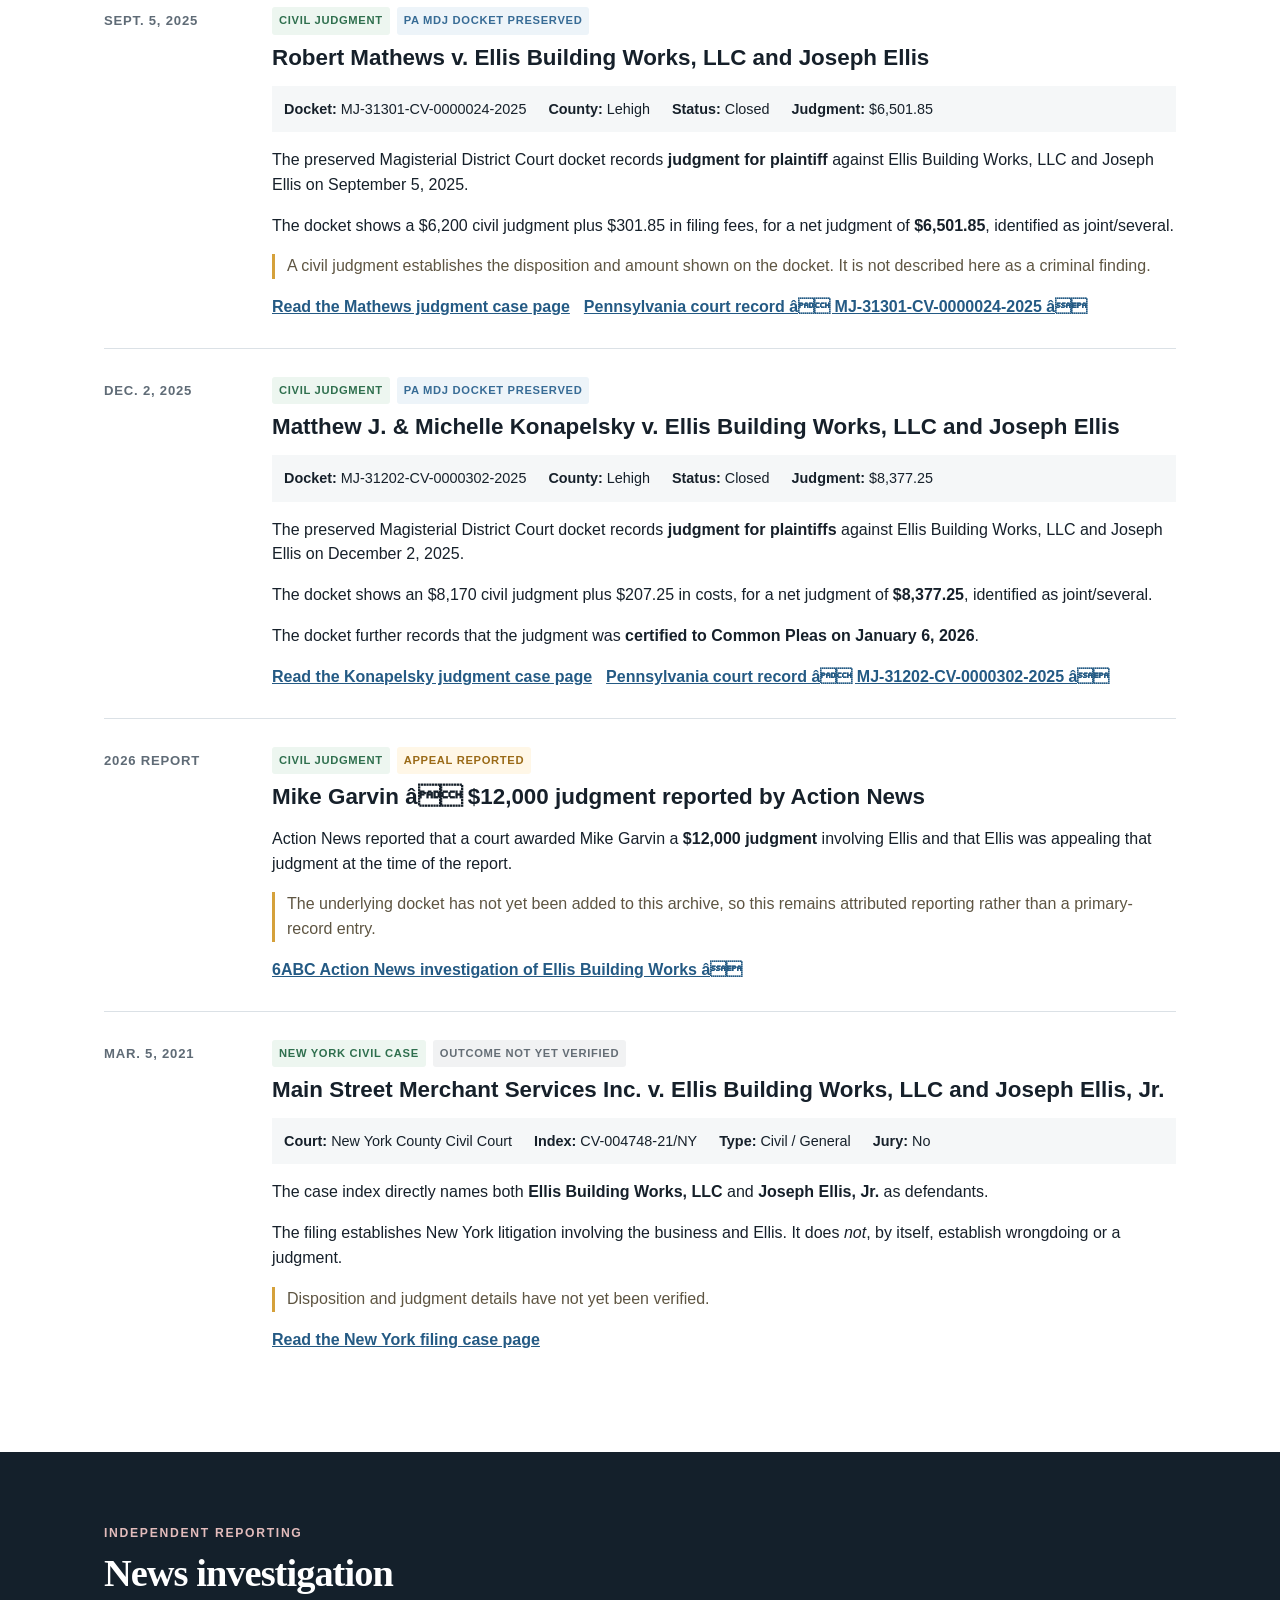
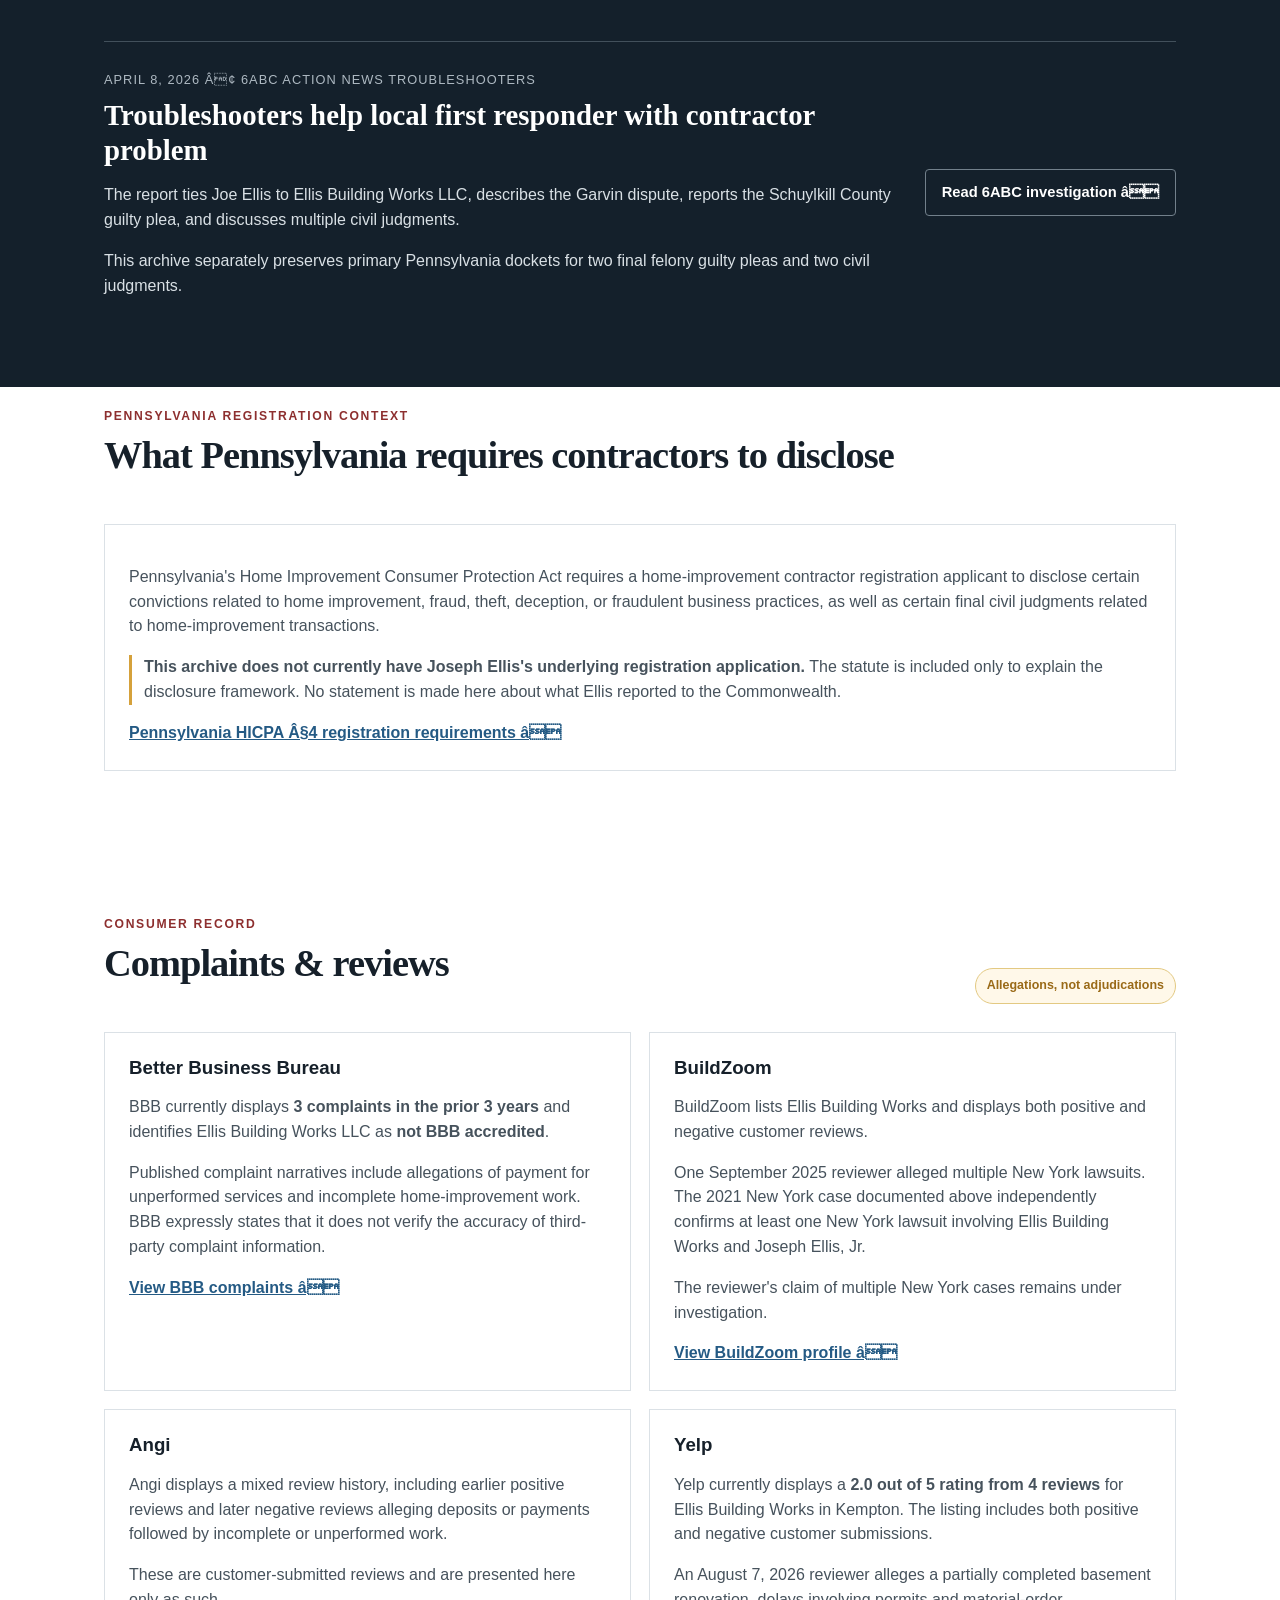
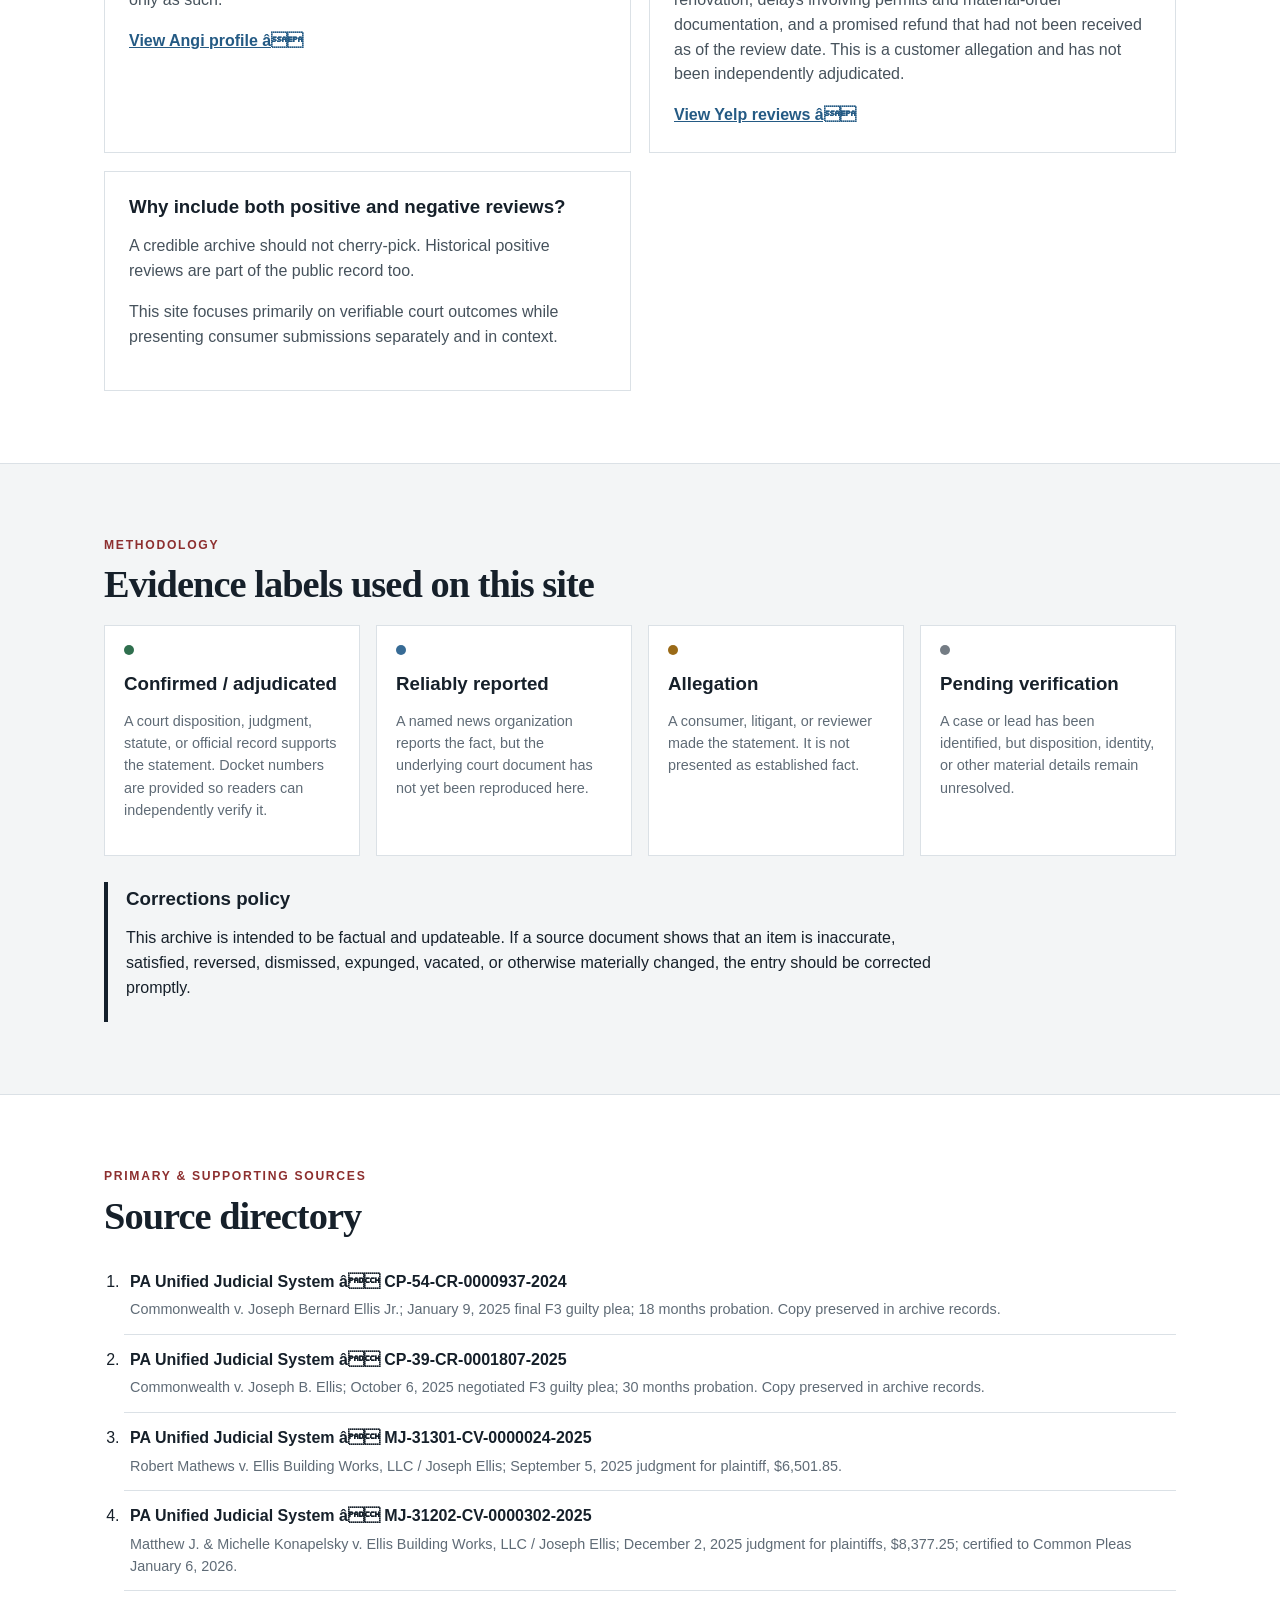
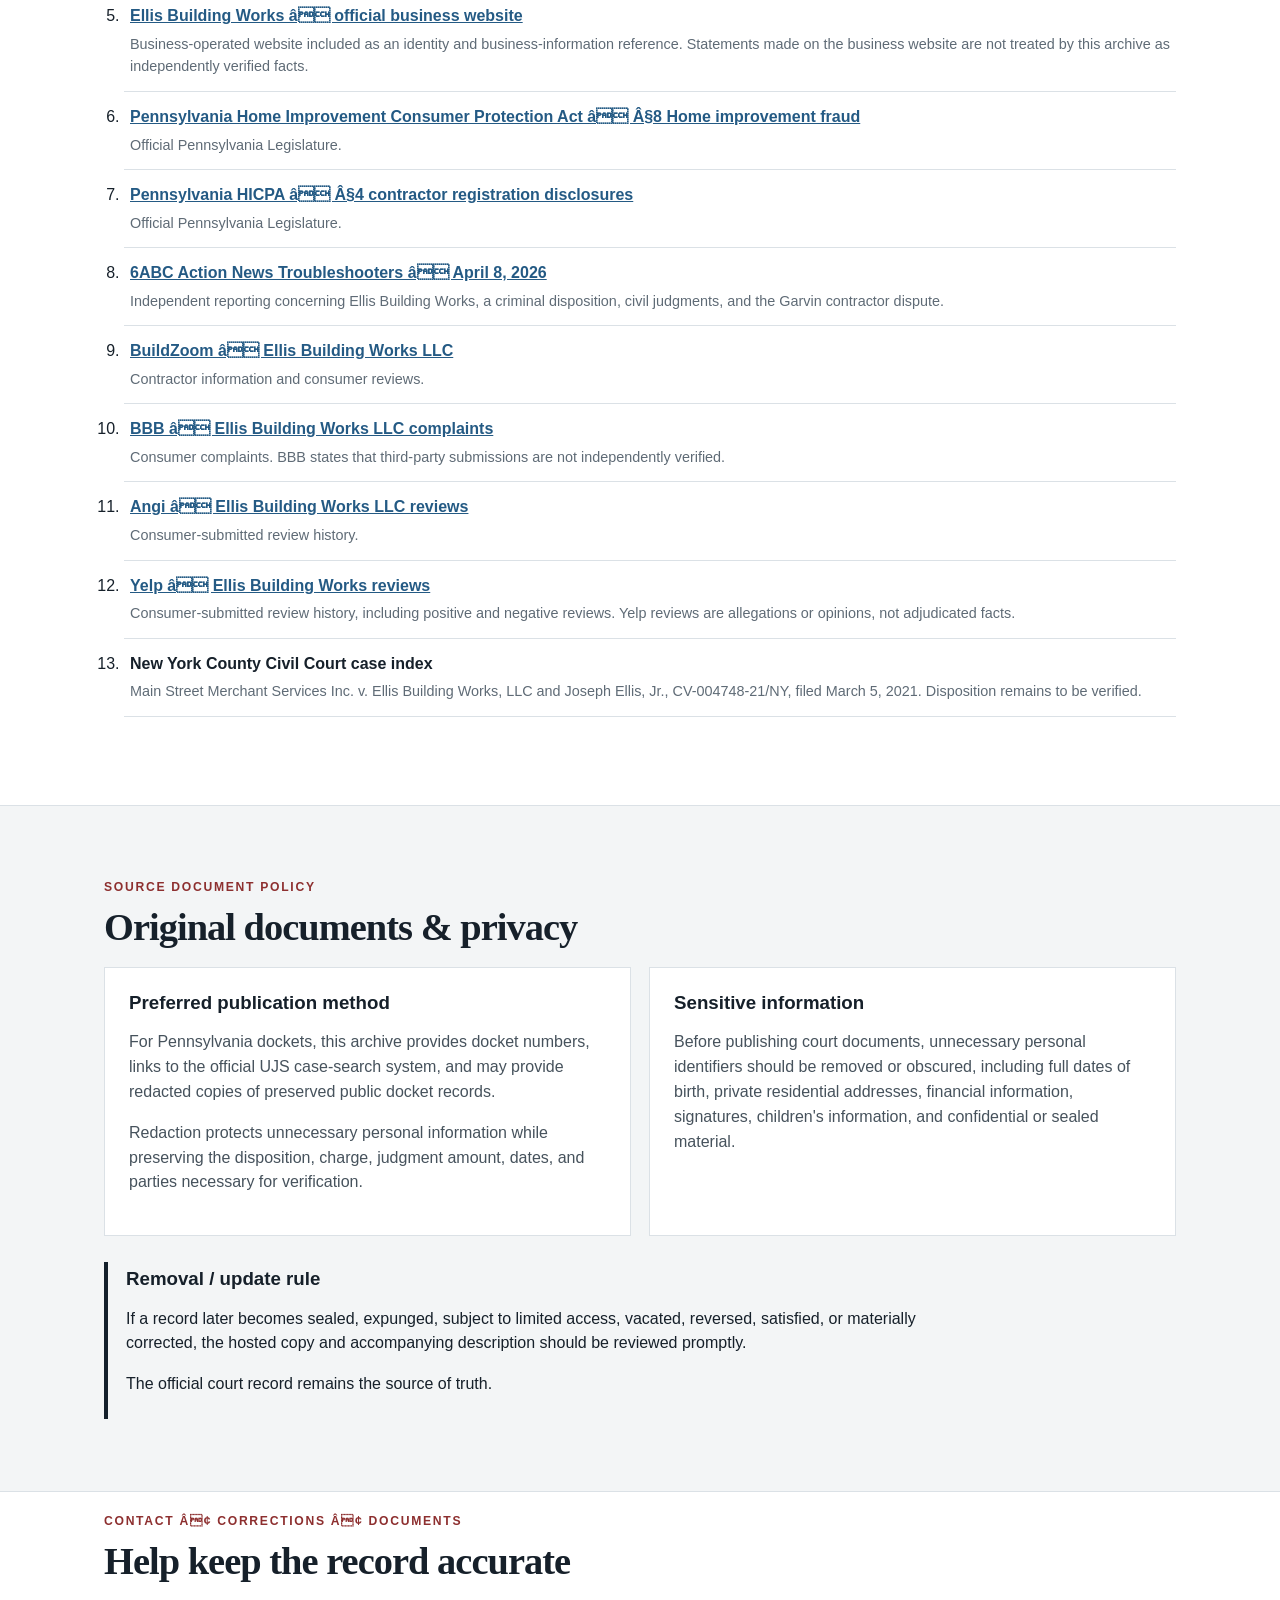
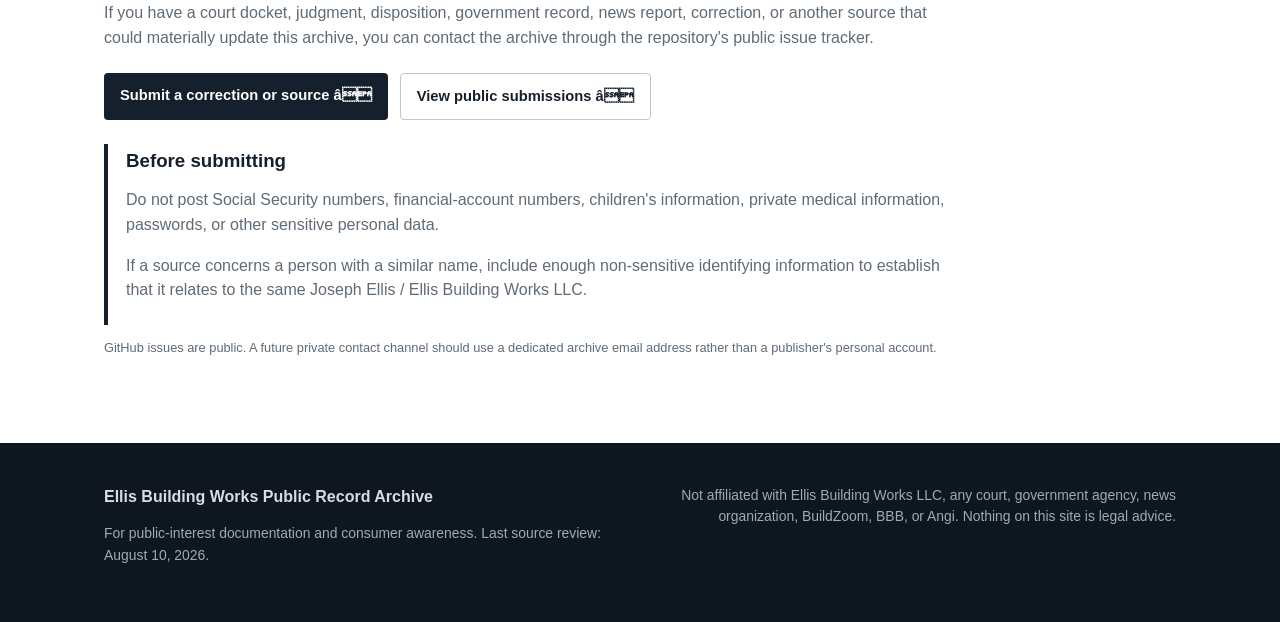
==== commit f5ba9778: "Add Google Tag Manager and improve SEO metadata" ====
--- a/index.html
+++ b/index.html
@@ -1,6 +1,13 @@
 <!doctype html>
 <html lang="en">
 <head>
+  <!-- Google Tag Manager -->
+  <script>(function(w,d,s,l,i){w[l]=w[l]||[];w[l].push({'gtm.start':
+  new Date().getTime(),event:'gtm.js'});var f=d.getElementsByTagName(s)[0],
+  j=d.createElement(s),dl=l!='dataLayer'?'&l='+l:'';j.async=true;j.src=
+  'https://www.googletagmanager.com/gtm.js?id='+i+dl;f.parentNode.insertBefore(j,f);
+  })(window,document,'script','dataLayer','GTM-WVF27CT5');</script>
+  <!-- End Google Tag Manager -->
   <meta charset="utf-8" />
   <meta name="viewport" content="width=device-width,initial-scale=1" />
 
@@ -12,6 +19,16 @@
   />
 
   <meta name="robots" content="index,follow" />
+  <meta name="theme-color" content="#17211b" />
+
+  <meta property="og:type" content="website" />
+  <meta property="og:site_name" content="Ellis Building Works Public Record Archive" />
+  <meta property="og:title" content="Joseph Ellis &amp; Ellis Building Works LLC | Public Records" />
+  <meta property="og:description" content="A source-first archive of court cases, guilty pleas, civil judgments, reporting, and public records concerning Joseph Ellis and Ellis Building Works LLC." />
+  <meta property="og:url" content="https://wheresmybasment.github.io/ellis-building-works-public-record/" />
+  <meta name="twitter:card" content="summary" />
+  <meta name="twitter:title" content="Joseph Ellis &amp; Ellis Building Works LLC | Public Records" />
+  <meta name="twitter:description" content="A source-first archive of court cases, guilty pleas, civil judgments, reporting, and public records." />
 
   <link
     rel="canonical"
@@ -23,10 +40,16 @@
   <script type="application/ld+json">
   {
     "@context": "https://schema.org",
-    "@type": "WebPage",
-    "name": "Joseph Ellis & Ellis Building Works LLC — Court Cases and Public Records",
+    "@type": ["WebPage", "CollectionPage"],
+    "name": "Joseph Ellis & Ellis Building Works LLC â Court Cases and Public Records",
     "description": "Public-record archive concerning Joseph Ellis and Ellis Building Works LLC.",
     "url": "https://wheresmybasment.github.io/ellis-building-works-public-record/",
+    "dateModified": "2026-08-10",
+    "isPartOf": {
+      "@type": "WebSite",
+      "name": "Ellis Building Works Public Record Archive",
+      "url": "https://wheresmybasment.github.io/ellis-building-works-public-record/"
+    },
     "about": [
       {
         "@type": "Person",
@@ -48,6 +71,10 @@
 </head>
 
 <body>
+<!-- Google Tag Manager (noscript) -->
+<noscript><iframe src="https://www.googletagmanager.com/ns.html?id=GTM-WVF27CT5"
+height="0" width="0" style="display:none;visibility:hidden"></iframe></noscript>
+<!-- End Google Tag Manager (noscript) -->
 
 <header class="site-header">
   <div class="wrap nav-wrap">
@@ -82,17 +109,17 @@
       <div>
 
         <div class="eyebrow">
-          DOCUMENTED PUBLIC RECORD • UPDATED AUGUST 10, 2026
+          DOCUMENTED PUBLIC RECORD â¢ UPDATED AUGUST 10, 2026
         </div>
 
         <h1>
-          Joseph Ellis &amp; Ellis Building Works LLC — Court Cases and Public Records
+          Joseph Ellis &amp; Ellis Building Works LLC â Court Cases and Public Records
         </h1>
 
         <p class="lede">
           A source-first archive of court matters, criminal dispositions,
           civil judgments, business identifiers, news reporting, and consumer
-          complaint records concerning Joseph “Joe” Ellis and Ellis Building Works LLC.
+          complaint records concerning Joseph âJoeâ Ellis and Ellis Building Works LLC.
         </p>
 
         <p class="lede">
@@ -136,7 +163,7 @@
                 target="_blank"
                 rel="noopener"
               >
-                ellisbuildingworks.com ↗
+                ellisbuildingworks.com â
               </a>
             </dd>
           </div>
@@ -144,7 +171,7 @@
           <div>
             <dt>Individual</dt>
             <dd>
-              Joseph “Joe” Ellis; court records also identify
+              Joseph âJoeâ Ellis; court records also identify
               Joseph B. Ellis and Joseph Bernard Ellis Jr.
             </dd>
           </div>
@@ -329,7 +356,7 @@
         </div>
 
         <h3>
-          Commonwealth v. Joseph Bernard Ellis Jr. — Schuylkill County
+          Commonwealth v. Joseph Bernard Ellis Jr. â Schuylkill County
         </h3>
 
         <div class="case-meta">
@@ -346,7 +373,7 @@
 
           <span>
             <b>Statute:</b>
-            73 P.S. § 517.8(a)(1)
+            73 P.S. Â§ 517.8(a)(1)
           </span>
 
           <span>
@@ -360,7 +387,7 @@
           The preserved Pennsylvania Unified Judicial System docket records
           a <strong>final guilty plea</strong> to
           <strong>
-            “False Stmt to Induce Agreement for Home Improvement Services.”
+            âFalse Stmt to Induce Agreement for Home Improvement Services.â
           </strong>
         </p>
 
@@ -391,7 +418,7 @@
             target="_blank"
             rel="noopener"
           >
-            Pennsylvania court record — CP-54-CR-0000937-2024 ↗
+            Pennsylvania court record â CP-54-CR-0000937-2024 â
           </a>
 
           <a
@@ -399,7 +426,7 @@
             target="_blank"
             rel="noopener"
           >
-            Pennsylvania HICPA §8 ↗
+            Pennsylvania HICPA Â§8 â
           </a>
 
         </div>
@@ -432,7 +459,7 @@
         </div>
 
         <h3>
-          Commonwealth v. Joseph B. Ellis — Lehigh County
+          Commonwealth v. Joseph B. Ellis â Lehigh County
         </h3>
 
         <div class="case-meta">
@@ -449,7 +476,7 @@
 
           <span>
             <b>Statute:</b>
-            73 P.S. § 517.8(a)(2)
+            73 P.S. Â§ 517.8(a)(2)
           </span>
 
           <span>
@@ -463,7 +490,7 @@
           The preserved Pennsylvania Unified Judicial System docket records
           a <strong>negotiated guilty plea</strong> to
           <strong>
-            “Receives Advance Payment For Services and Fails to Perform.”
+            âReceives Advance Payment For Services and Fails to Perform.â
           </strong>
         </p>
 
@@ -493,7 +520,7 @@
             target="_blank"
             rel="noopener"
           >
-            Pennsylvania court record — CP-39-CR-0001807-2025 ↗
+            Pennsylvania court record â CP-39-CR-0001807-2025 â
           </a>
 
           <a
@@ -501,7 +528,7 @@
             target="_blank"
             rel="noopener"
           >
-            Pennsylvania HICPA §8 ↗
+            Pennsylvania HICPA Â§8 â
           </a>
 
         </div>
@@ -590,7 +617,7 @@
             target="_blank"
             rel="noopener"
           >
-            Pennsylvania court record — MJ-31301-CV-0000024-2025 ↗
+            Pennsylvania court record â MJ-31301-CV-0000024-2025 â
           </a>
 
         </div>
@@ -679,7 +706,7 @@
             target="_blank"
             rel="noopener"
           >
-            Pennsylvania court record — MJ-31202-CV-0000302-2025 ↗
+            Pennsylvania court record â MJ-31202-CV-0000302-2025 â
           </a>
 
         </div>
@@ -712,7 +739,7 @@
         </div>
 
         <h3>
-          Mike Garvin — $12,000 judgment reported by Action News
+          Mike Garvin â $12,000 judgment reported by Action News
         </h3>
 
         <p>
@@ -733,7 +760,7 @@
             target="_blank"
             rel="noopener"
           >
-            6ABC Action News investigation of Ellis Building Works ↗
+            6ABC Action News investigation of Ellis Building Works â
           </a>
 
         </div>
@@ -851,7 +878,7 @@
         <div>
 
           <div class="date-line">
-            April 8, 2026 • 6ABC Action News Troubleshooters
+            April 8, 2026 â¢ 6ABC Action News Troubleshooters
           </div>
 
           <h3>
@@ -877,7 +904,7 @@
           target="_blank"
           rel="noopener"
         >
-          Read 6ABC investigation ↗
+          Read 6ABC investigation â
         </a>
 
       </article>
@@ -932,7 +959,7 @@
         target="_blank"
         rel="noopener"
       >
-        Pennsylvania HICPA §4 registration requirements ↗
+        Pennsylvania HICPA Â§4 registration requirements â
       </a>
 
     </div>
@@ -990,7 +1017,7 @@
           target="_blank"
           rel="noopener"
         >
-          View BBB complaints ↗
+          View BBB complaints â
         </a>
 
       </article>
@@ -1023,7 +1050,7 @@
           target="_blank"
           rel="noopener"
         >
-          View BuildZoom profile ↗
+          View BuildZoom profile â
         </a>
 
       </article>
@@ -1050,7 +1077,7 @@
           target="_blank"
           rel="noopener"
         >
-          View Angi profile ↗
+          View Angi profile â
         </a>
 
       </article>
@@ -1080,7 +1107,7 @@
           target="_blank"
           rel="noopener"
         >
-          View Yelp reviews ↗
+          View Yelp reviews â
         </a>
 
       </article>
@@ -1230,7 +1257,7 @@
       <li>
 
         <strong>
-          PA Unified Judicial System — CP-54-CR-0000937-2024
+          PA Unified Judicial System â CP-54-CR-0000937-2024
         </strong>
 
         <span>
@@ -1246,7 +1273,7 @@
       <li>
 
         <strong>
-          PA Unified Judicial System — CP-39-CR-0001807-2025
+          PA Unified Judicial System â CP-39-CR-0001807-2025
         </strong>
 
         <span>
@@ -1262,7 +1289,7 @@
       <li>
 
         <strong>
-          PA Unified Judicial System — MJ-31301-CV-0000024-2025
+          PA Unified Judicial System â MJ-31301-CV-0000024-2025
         </strong>
 
         <span>
@@ -1277,7 +1304,7 @@
       <li>
 
         <strong>
-          PA Unified Judicial System — MJ-31202-CV-0000302-2025
+          PA Unified Judicial System â MJ-31202-CV-0000302-2025
         </strong>
 
         <span>
@@ -1298,7 +1325,7 @@
           target="_blank"
           rel="noopener"
         >
-          Ellis Building Works — official business website
+          Ellis Building Works â official business website
         </a>
 
         <span>
@@ -1318,8 +1345,8 @@
           target="_blank"
           rel="noopener"
         >
-          Pennsylvania Home Improvement Consumer Protection Act —
-          §8 Home improvement fraud
+          Pennsylvania Home Improvement Consumer Protection Act â
+          Â§8 Home improvement fraud
         </a>
 
         <span>
@@ -1336,7 +1363,7 @@
           target="_blank"
           rel="noopener"
         >
-          Pennsylvania HICPA — §4 contractor registration disclosures
+          Pennsylvania HICPA â Â§4 contractor registration disclosures
         </a>
 
         <span>
@@ -1353,7 +1380,7 @@
           target="_blank"
           rel="noopener"
         >
-          6ABC Action News Troubleshooters — April 8, 2026
+          6ABC Action News Troubleshooters â April 8, 2026
         </a>
 
         <span>
@@ -1372,7 +1399,7 @@
           target="_blank"
           rel="noopener"
         >
-          BuildZoom — Ellis Building Works LLC
+          BuildZoom â Ellis Building Works LLC
         </a>
 
         <span>
@@ -1389,7 +1416,7 @@
           target="_blank"
           rel="noopener"
         >
-          BBB — Ellis Building Works LLC complaints
+          BBB â Ellis Building Works LLC complaints
         </a>
 
         <span>
@@ -1407,7 +1434,7 @@
           target="_blank"
           rel="noopener"
         >
-          Angi — Ellis Building Works LLC reviews
+          Angi â Ellis Building Works LLC reviews
         </a>
 
         <span>
@@ -1424,7 +1451,7 @@
           target="_blank"
           rel="noopener"
         >
-          Yelp — Ellis Building Works reviews
+          Yelp â Ellis Building Works reviews
         </a>
 
         <span>
@@ -1548,7 +1575,7 @@
   <section id="contact" class="wrap section submit-section">
 
     <div class="eyebrow">
-      CONTACT • CORRECTIONS • DOCUMENTS
+      CONTACT â¢ CORRECTIONS â¢ DOCUMENTS
     </div>
 
     <h2>
@@ -1575,7 +1602,7 @@
         target="_blank"
         rel="noopener"
       >
-        Submit a correction or source ↗
+        Submit a correction or source â
       </a>
 
       <a
@@ -1584,7 +1611,7 @@
         target="_blank"
         rel="noopener"
       >
-        View public submissions ↗
+        View public submissions â
       </a>
 
     </div>
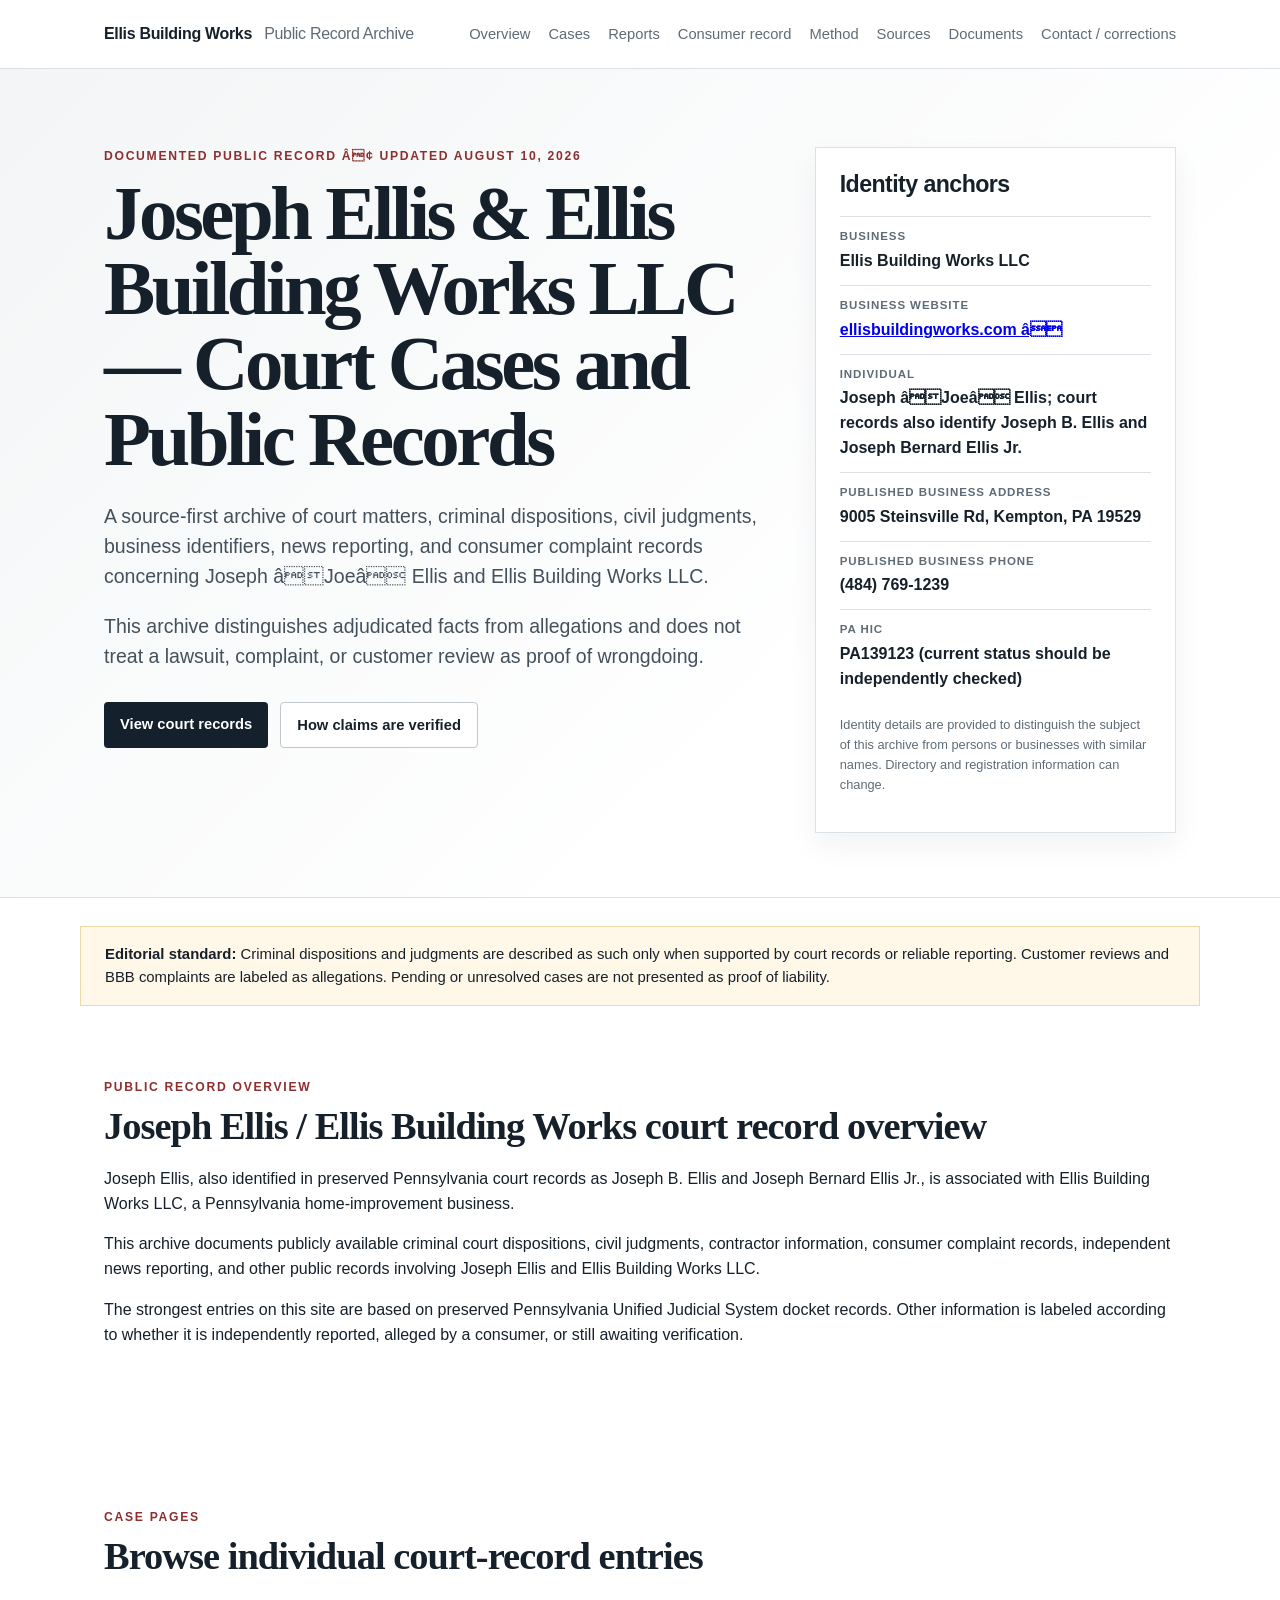
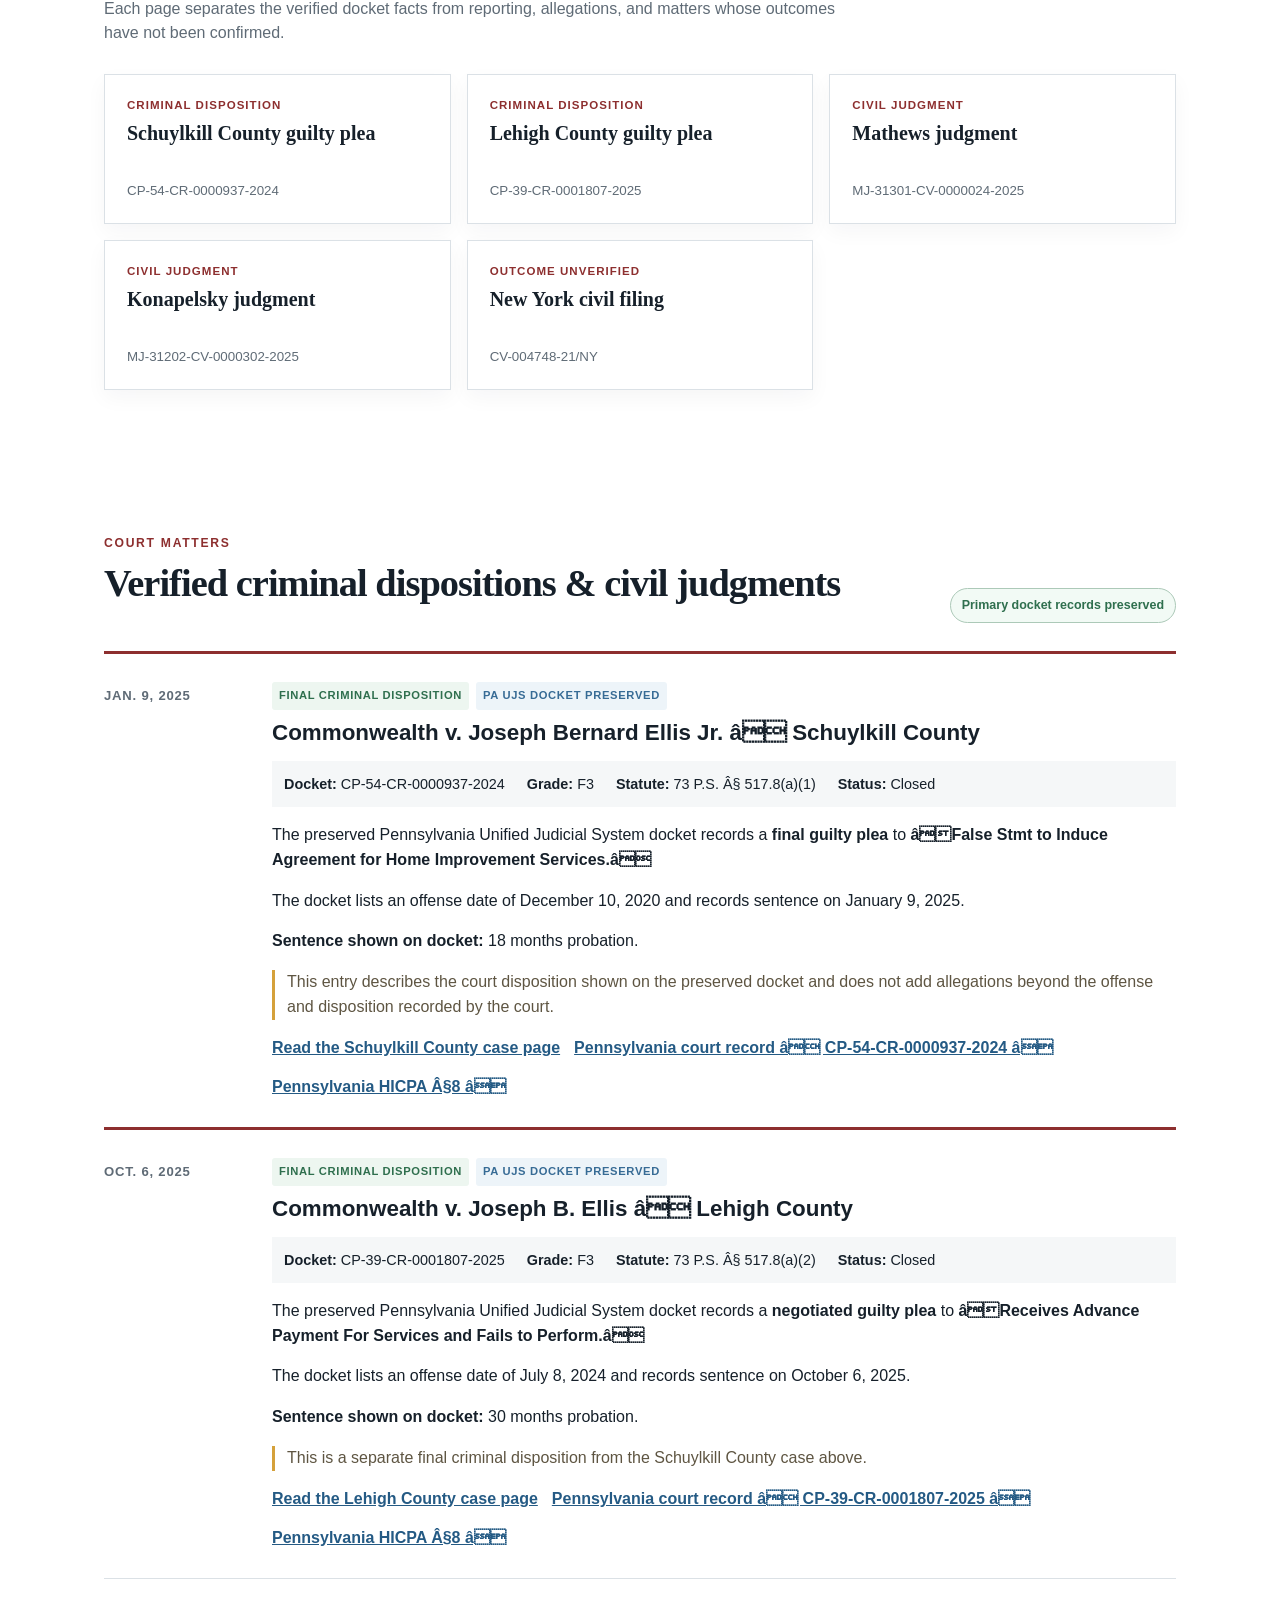
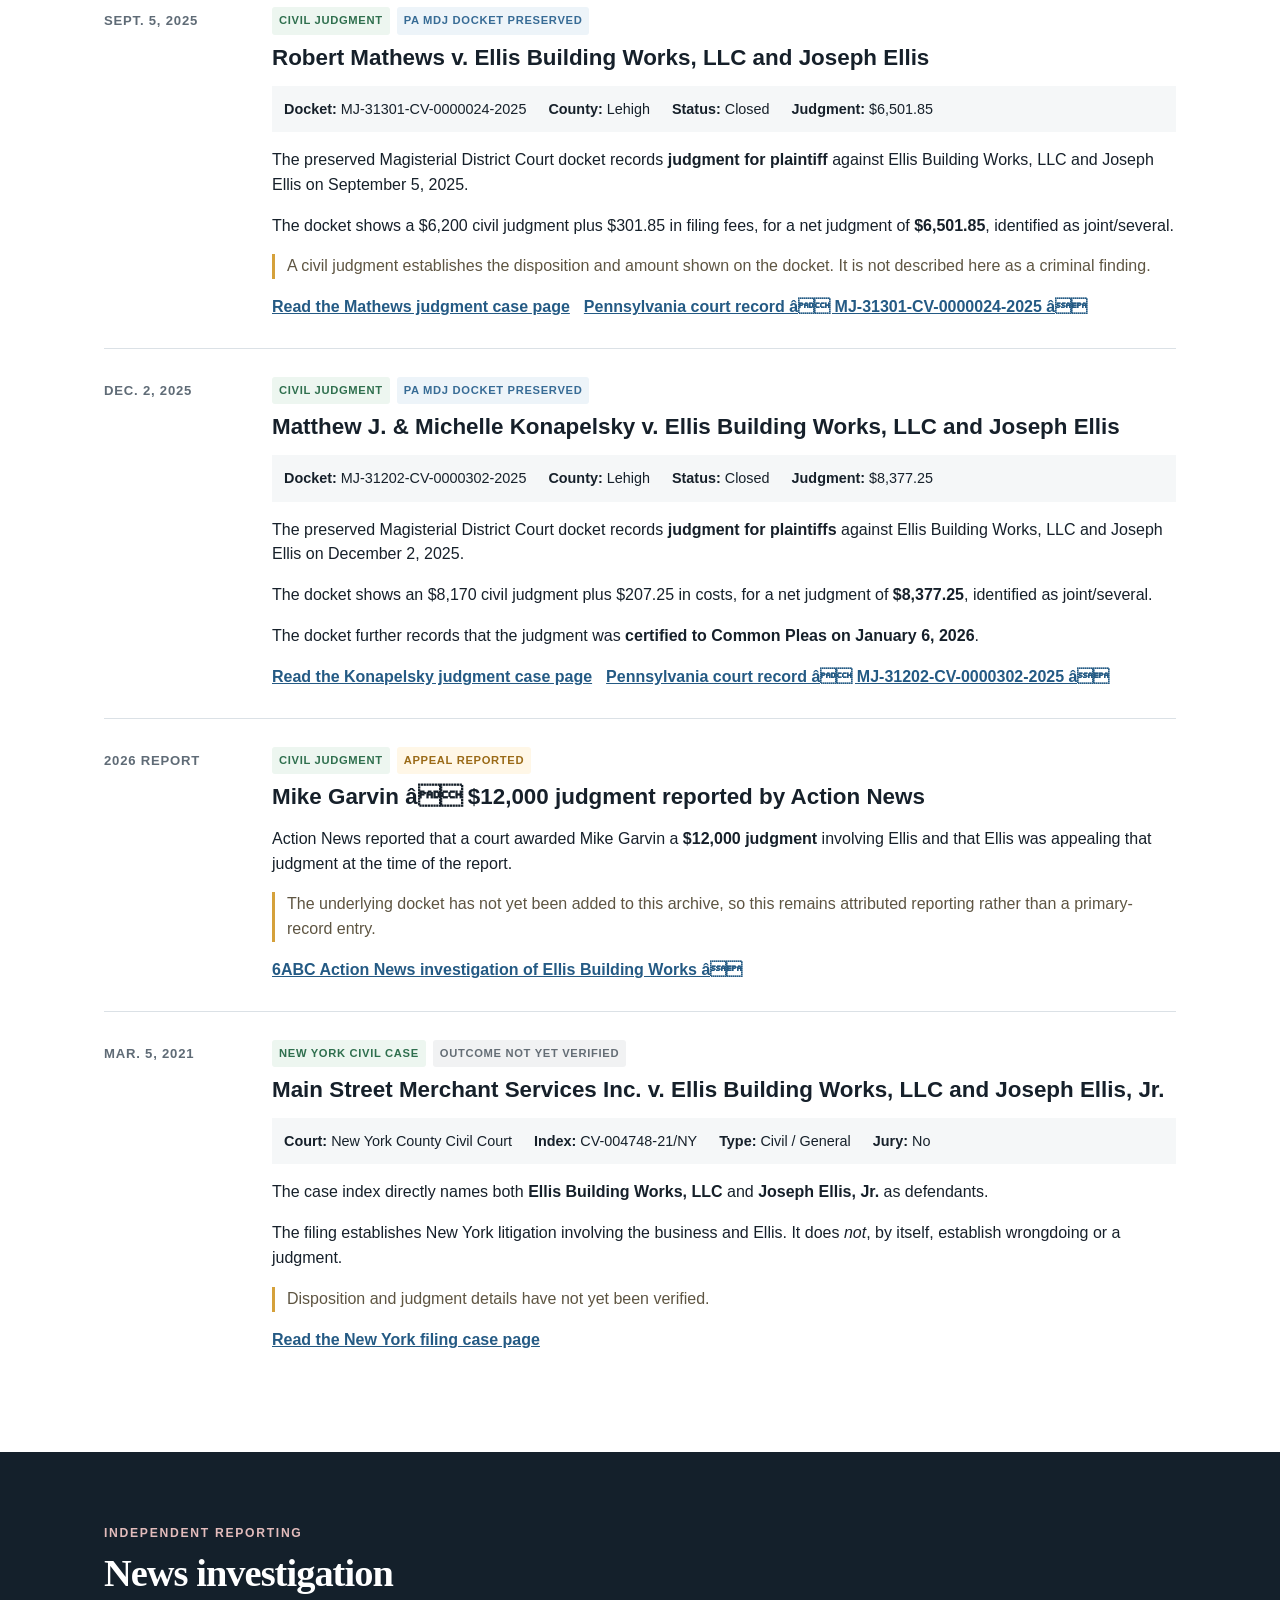
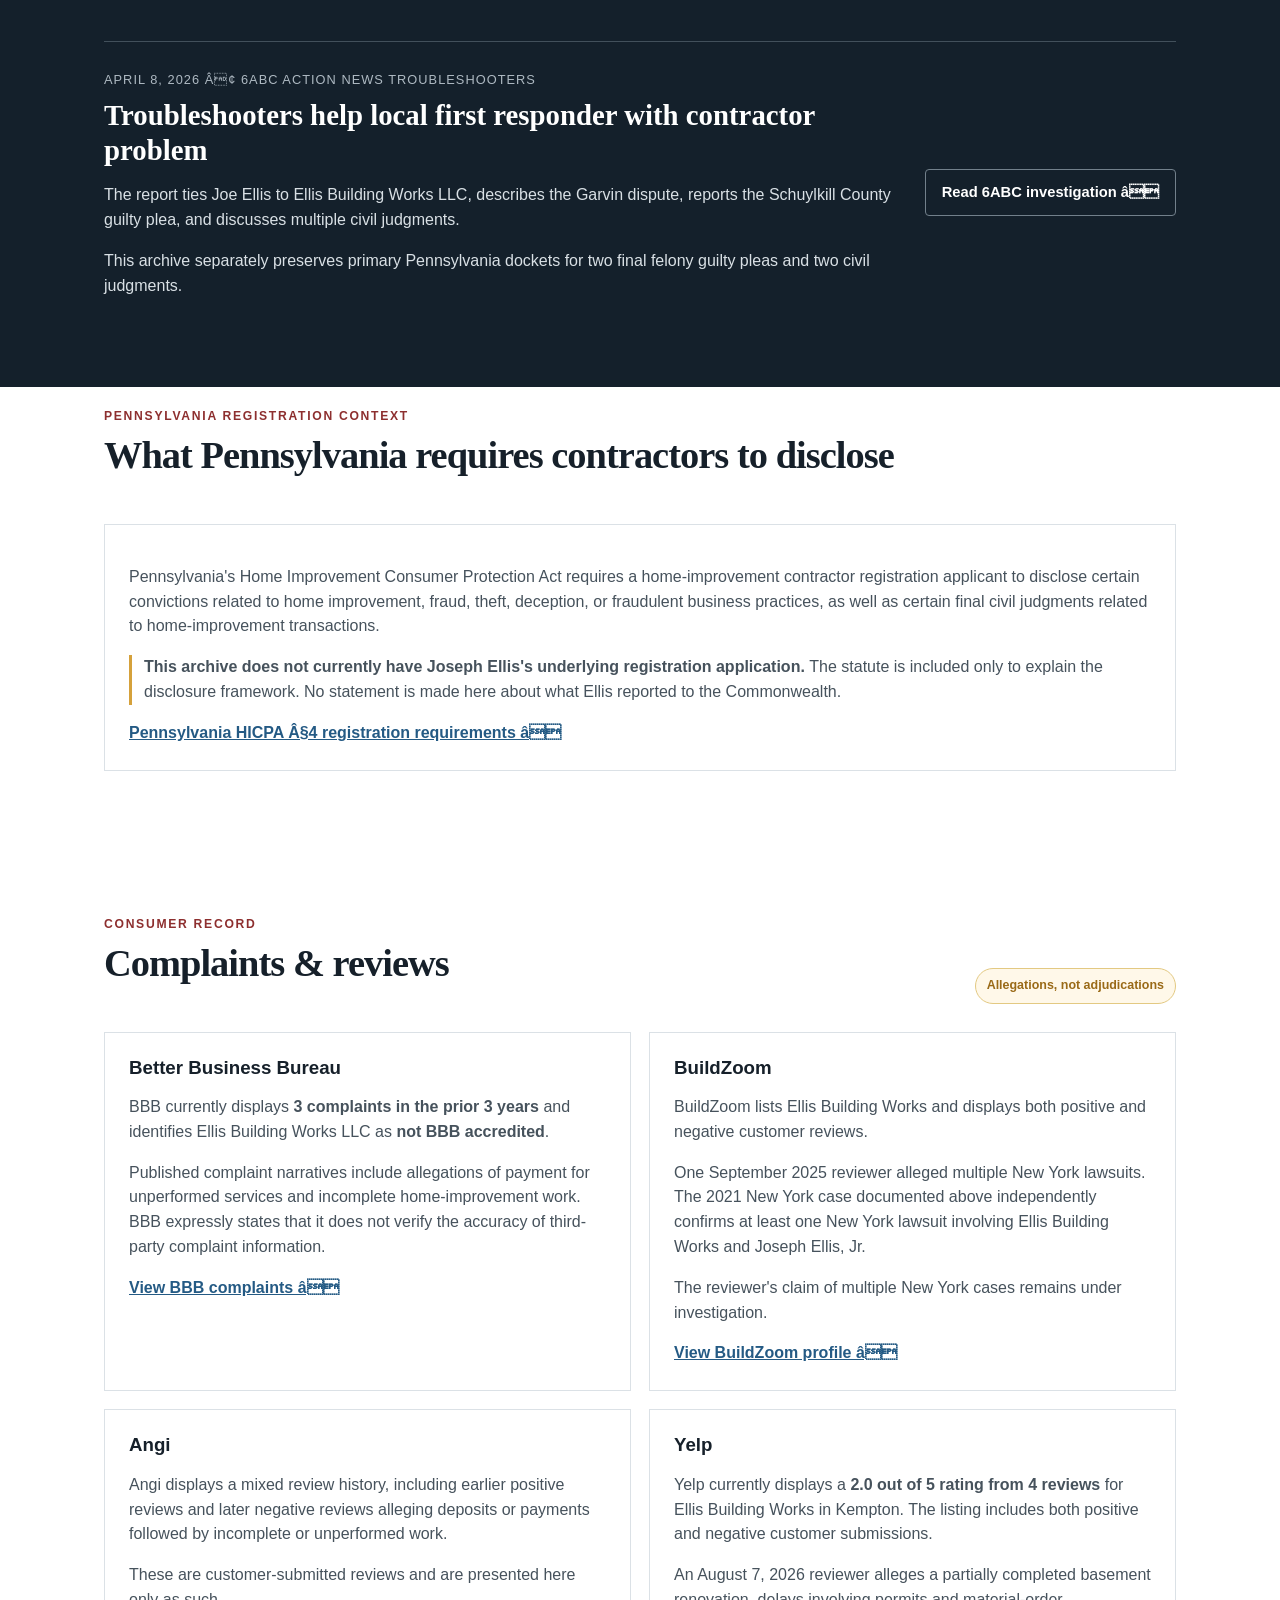
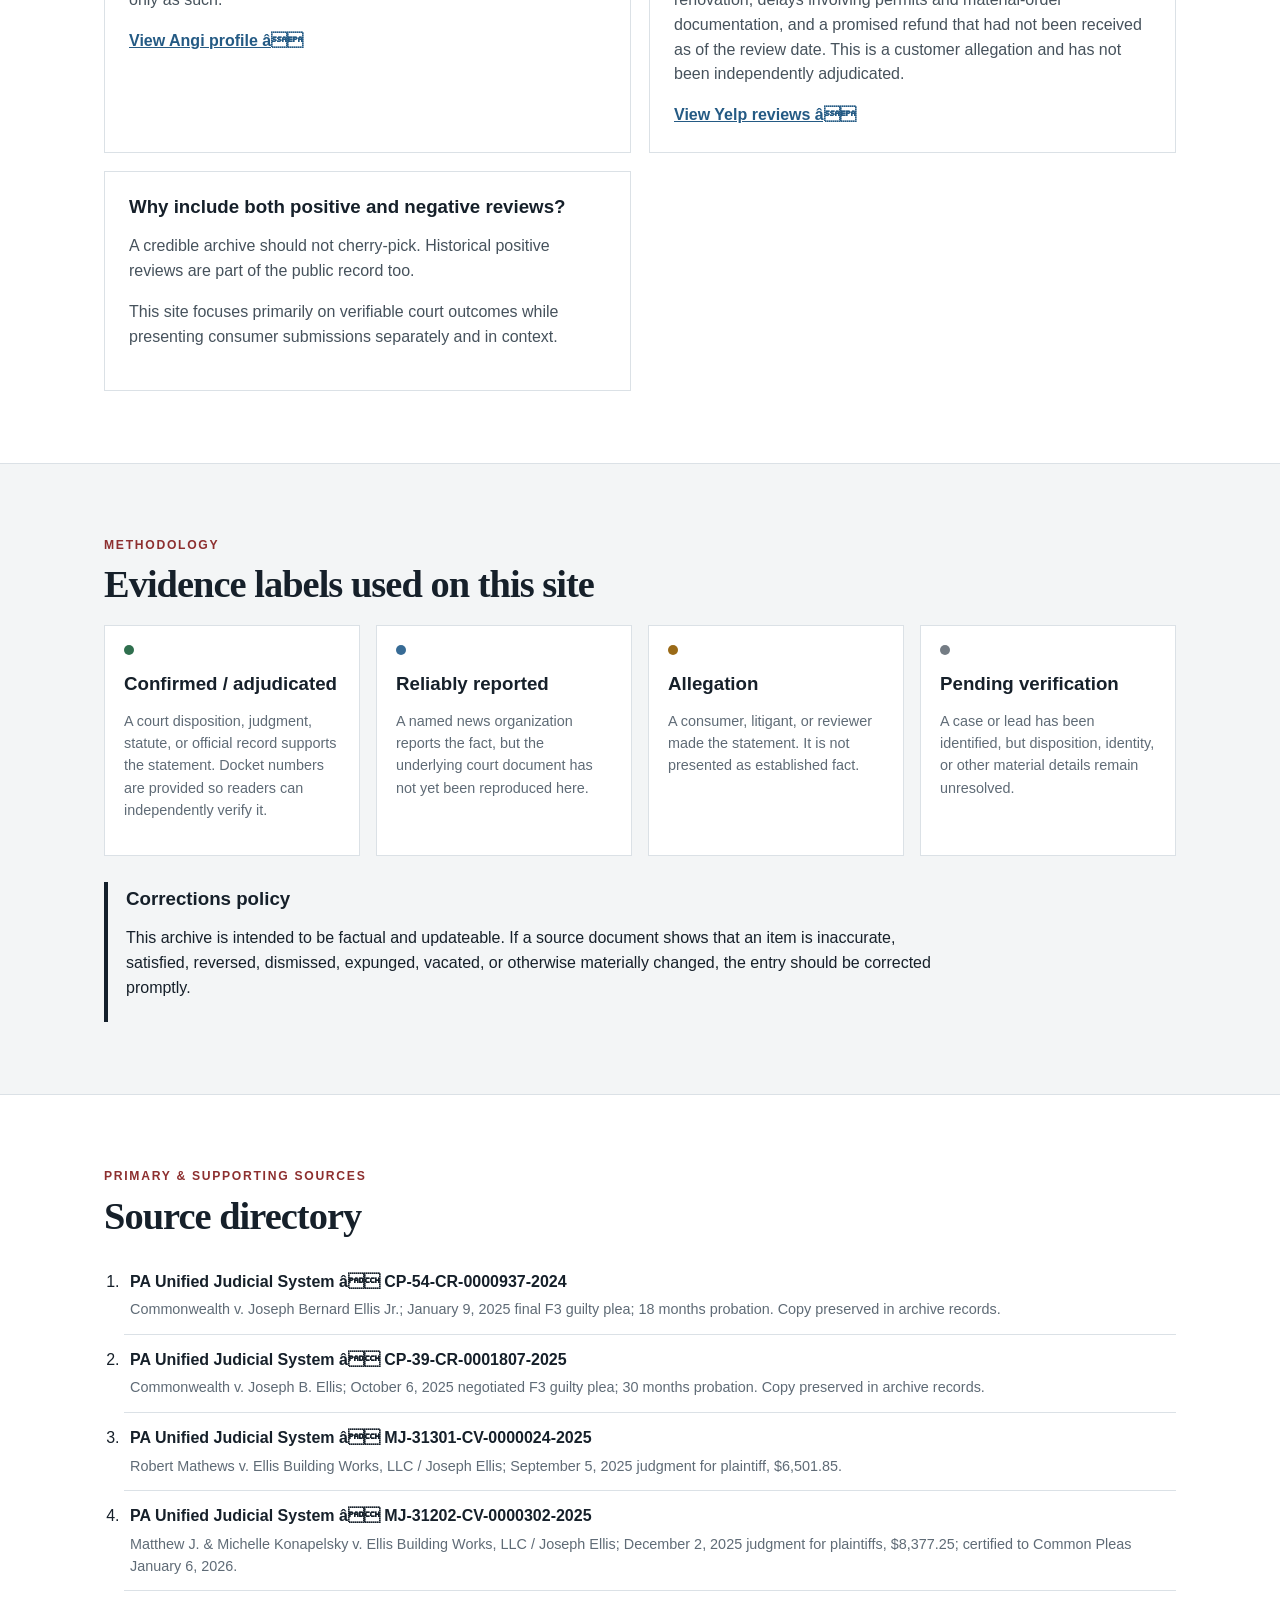
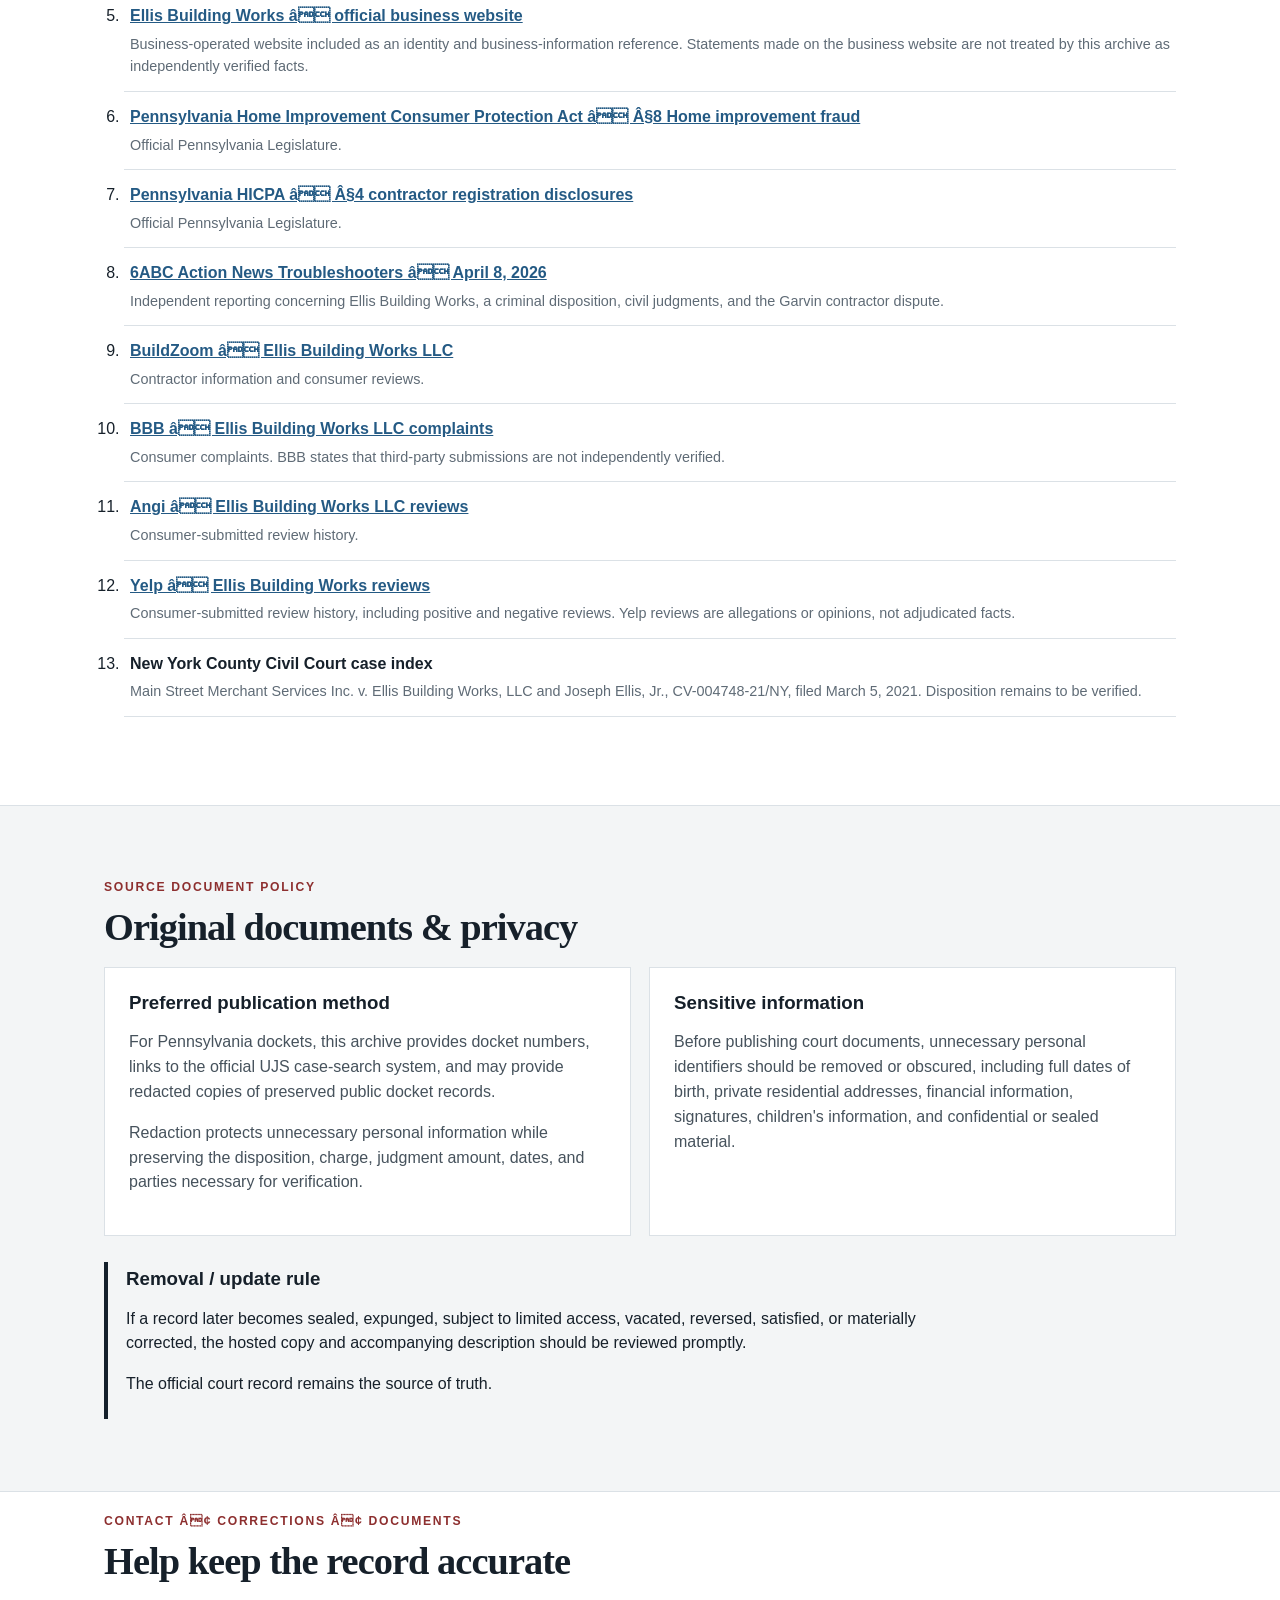
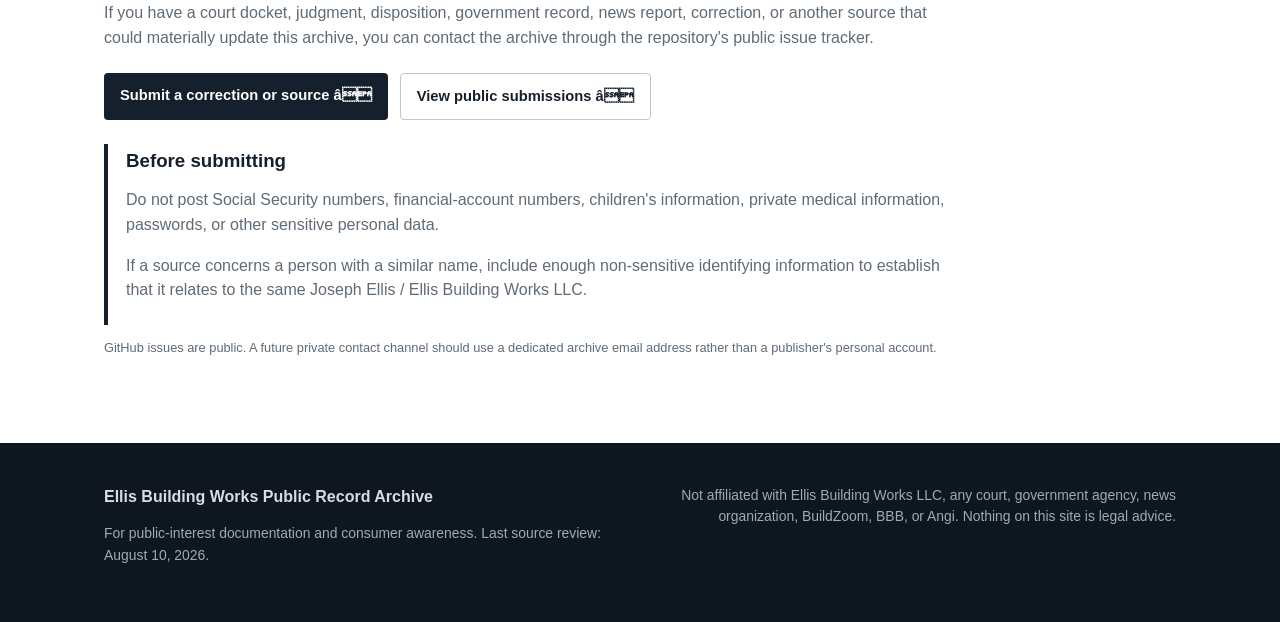
==== commit 0b9ee78f: "Fix headline character encoding" ====
--- a/index.html
+++ b/index.html
@@ -1,13 +1,14 @@
 <!doctype html>
 <html lang="en">
 <head>
-  <!-- Google Tag Manager -->
-  <script>(function(w,d,s,l,i){w[l]=w[l]||[];w[l].push({'gtm.start':
-  new Date().getTime(),event:'gtm.js'});var f=d.getElementsByTagName(s)[0],
-  j=d.createElement(s),dl=l!='dataLayer'?'&l='+l:'';j.async=true;j.src=
-  'https://www.googletagmanager.com/gtm.js?id='+i+dl;f.parentNode.insertBefore(j,f);
-  })(window,document,'script','dataLayer','GTM-WVF27CT5');</script>
-  <!-- End Google Tag Manager -->
+  <!-- Google tag (gtag.js) -->
+  <script async src="https://www.googletagmanager.com/gtag/js?id=G-6DBNGV5710"></script>
+  <script>
+    window.dataLayer = window.dataLayer || [];
+    function gtag(){dataLayer.push(arguments);}
+    gtag('js', new Date());
+    gtag('config', 'G-6DBNGV5710');
+  </script>
   <meta charset="utf-8" />
   <meta name="viewport" content="width=device-width,initial-scale=1" />
 
@@ -41,7 +42,7 @@
   {
     "@context": "https://schema.org",
     "@type": ["WebPage", "CollectionPage"],
-    "name": "Joseph Ellis & Ellis Building Works LLC â Court Cases and Public Records",
+    "name": "Joseph Ellis & Ellis Building Works LLC \u2014 Court Cases and Public Records",
     "description": "Public-record archive concerning Joseph Ellis and Ellis Building Works LLC.",
     "url": "https://wheresmybasment.github.io/ellis-building-works-public-record/",
     "dateModified": "2026-08-10",
@@ -71,10 +72,6 @@
 </head>
 
 <body>
-<!-- Google Tag Manager (noscript) -->
-<noscript><iframe src="https://www.googletagmanager.com/ns.html?id=GTM-WVF27CT5"
-height="0" width="0" style="display:none;visibility:hidden"></iframe></noscript>
-<!-- End Google Tag Manager (noscript) -->
 
 <header class="site-header">
   <div class="wrap nav-wrap">
@@ -113,7 +110,7 @@
         </div>
 
         <h1>
-          Joseph Ellis &amp; Ellis Building Works LLC â Court Cases and Public Records
+          Joseph Ellis &amp; Ellis Building Works LLC &mdash; Court Cases and Public Records
         </h1>
 
         <p class="lede">
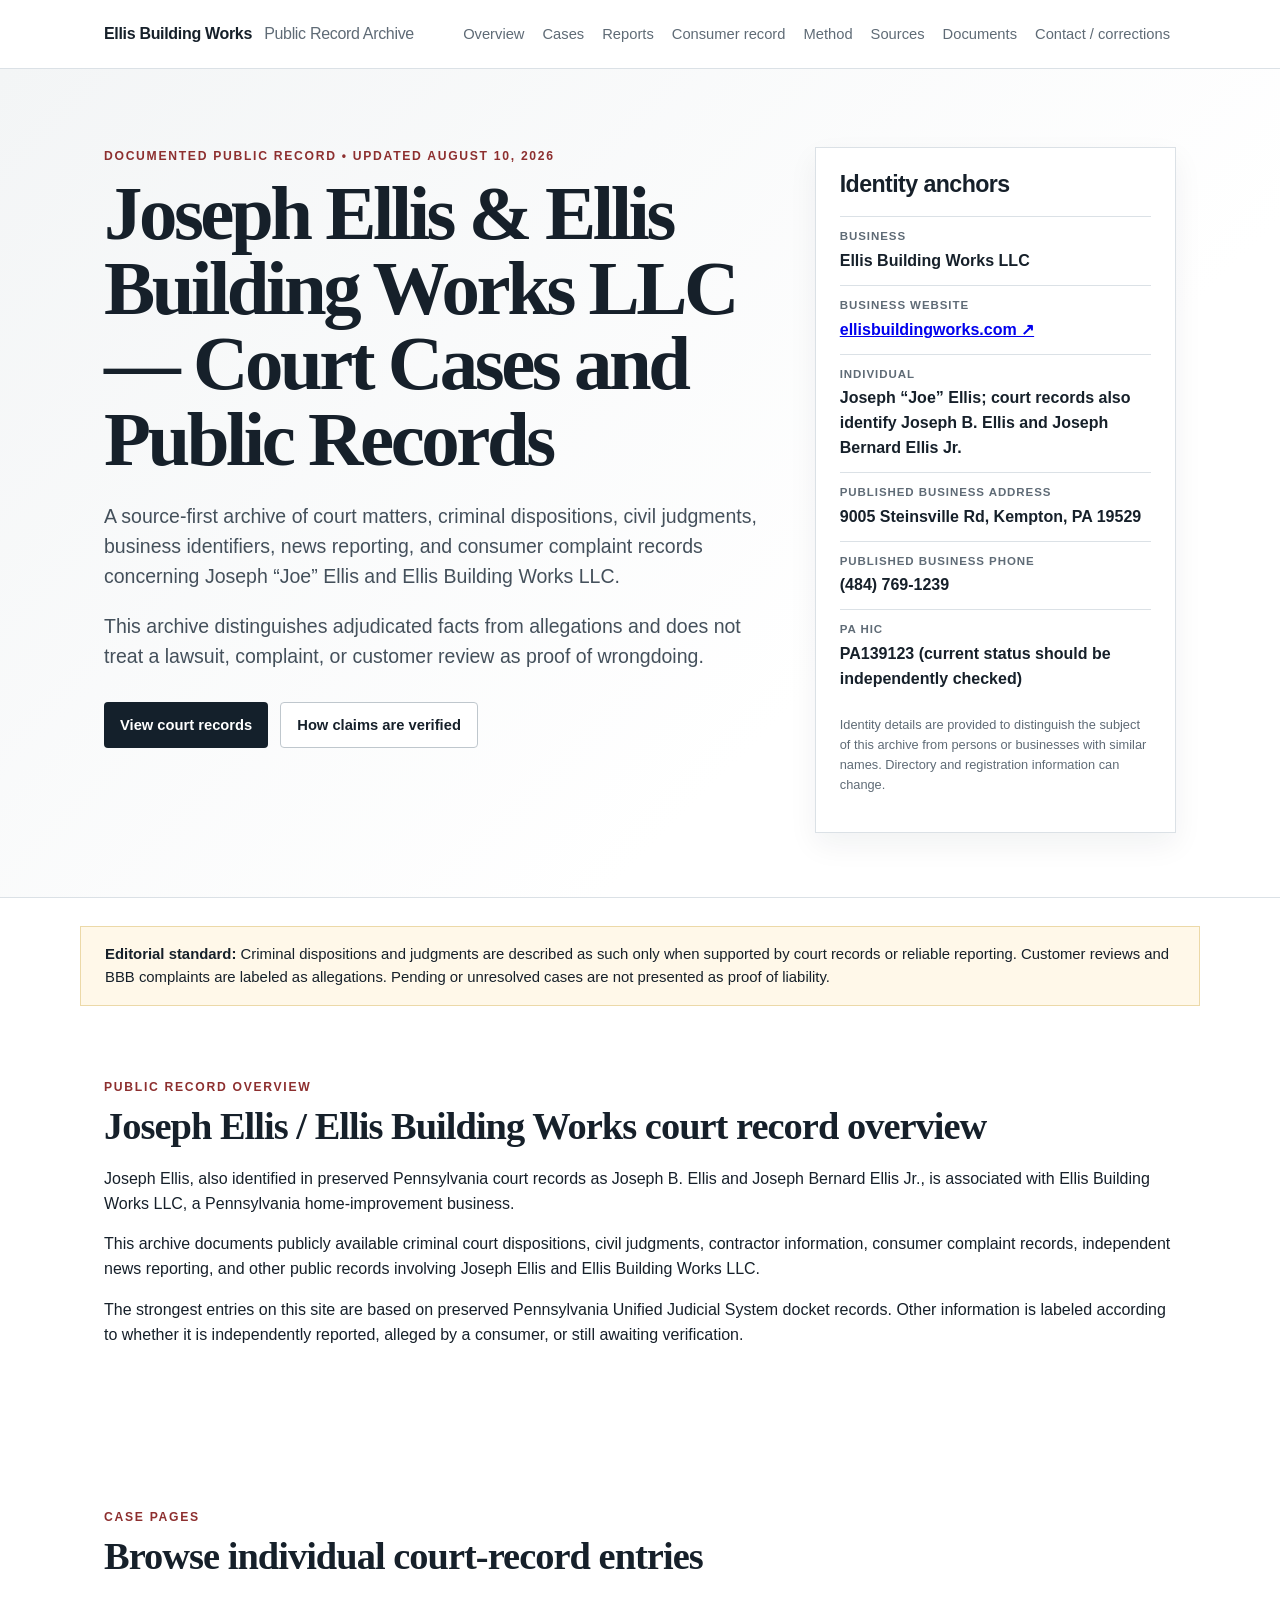
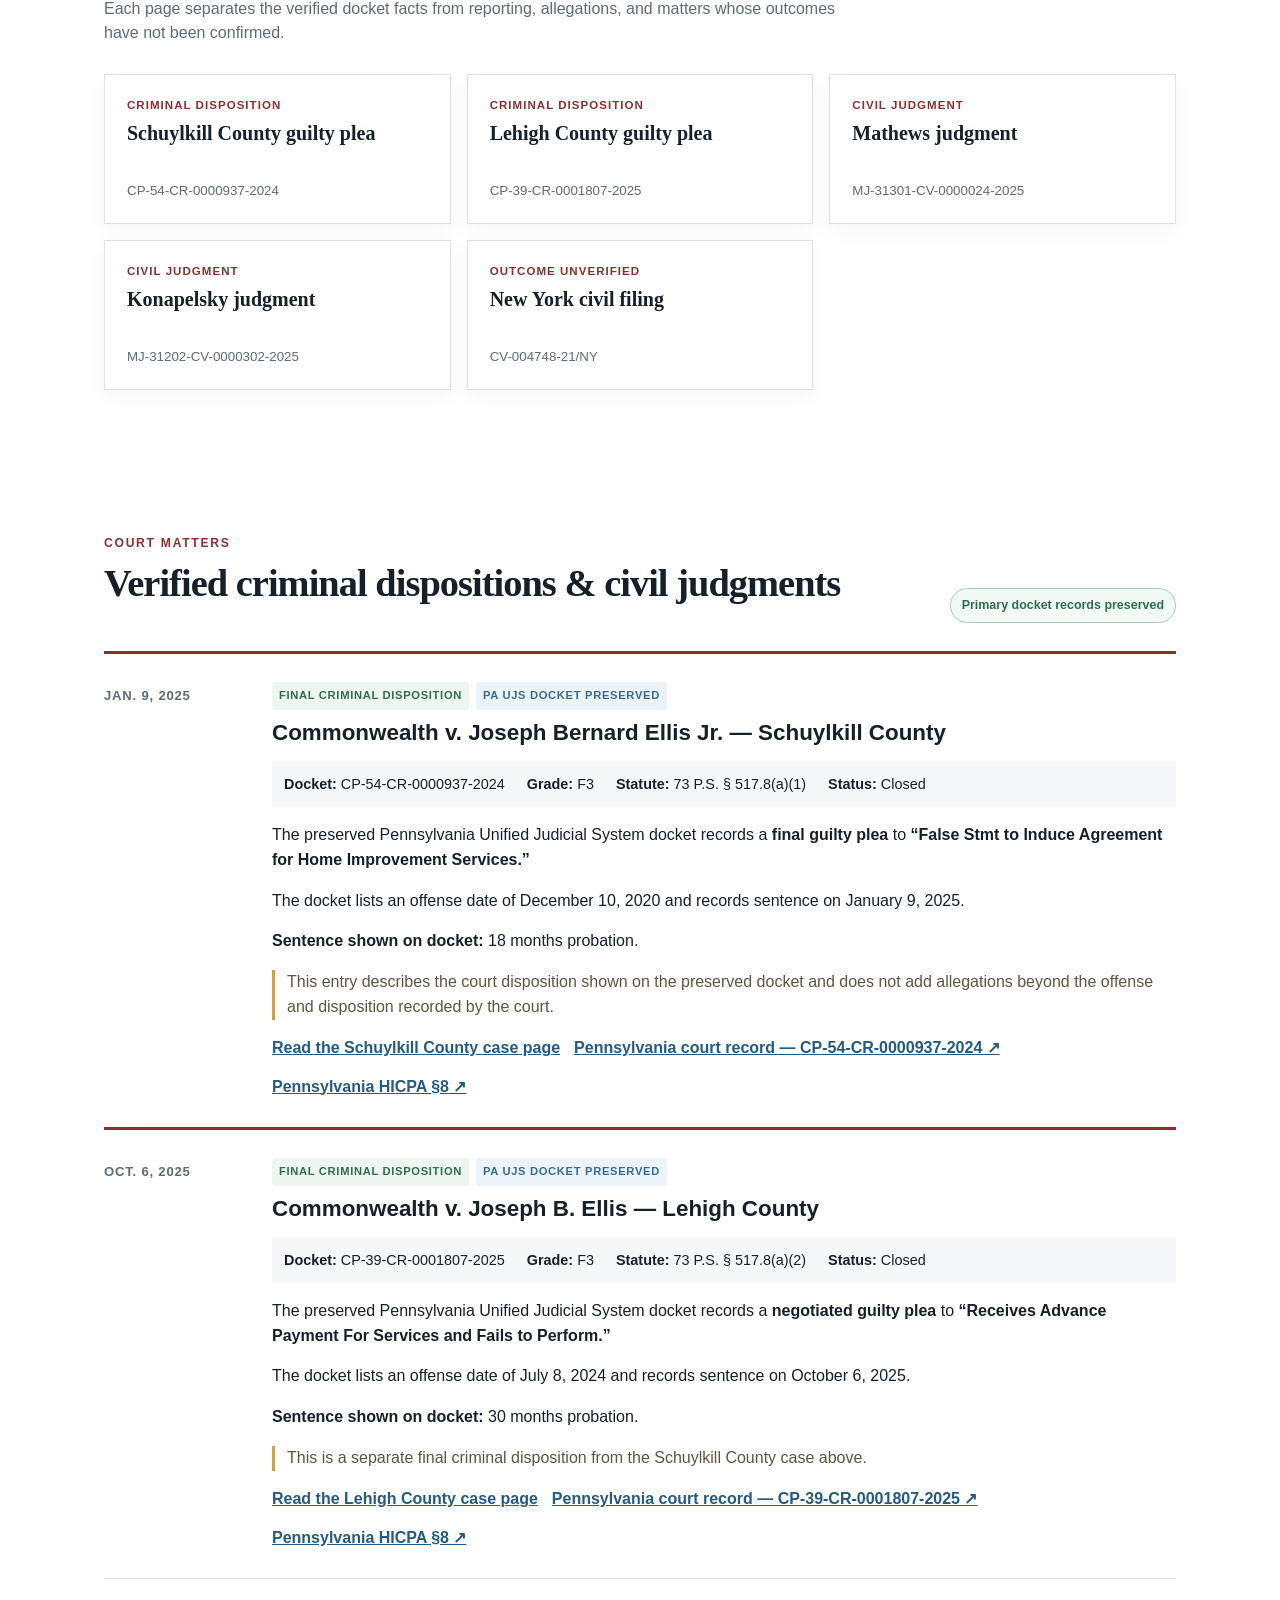
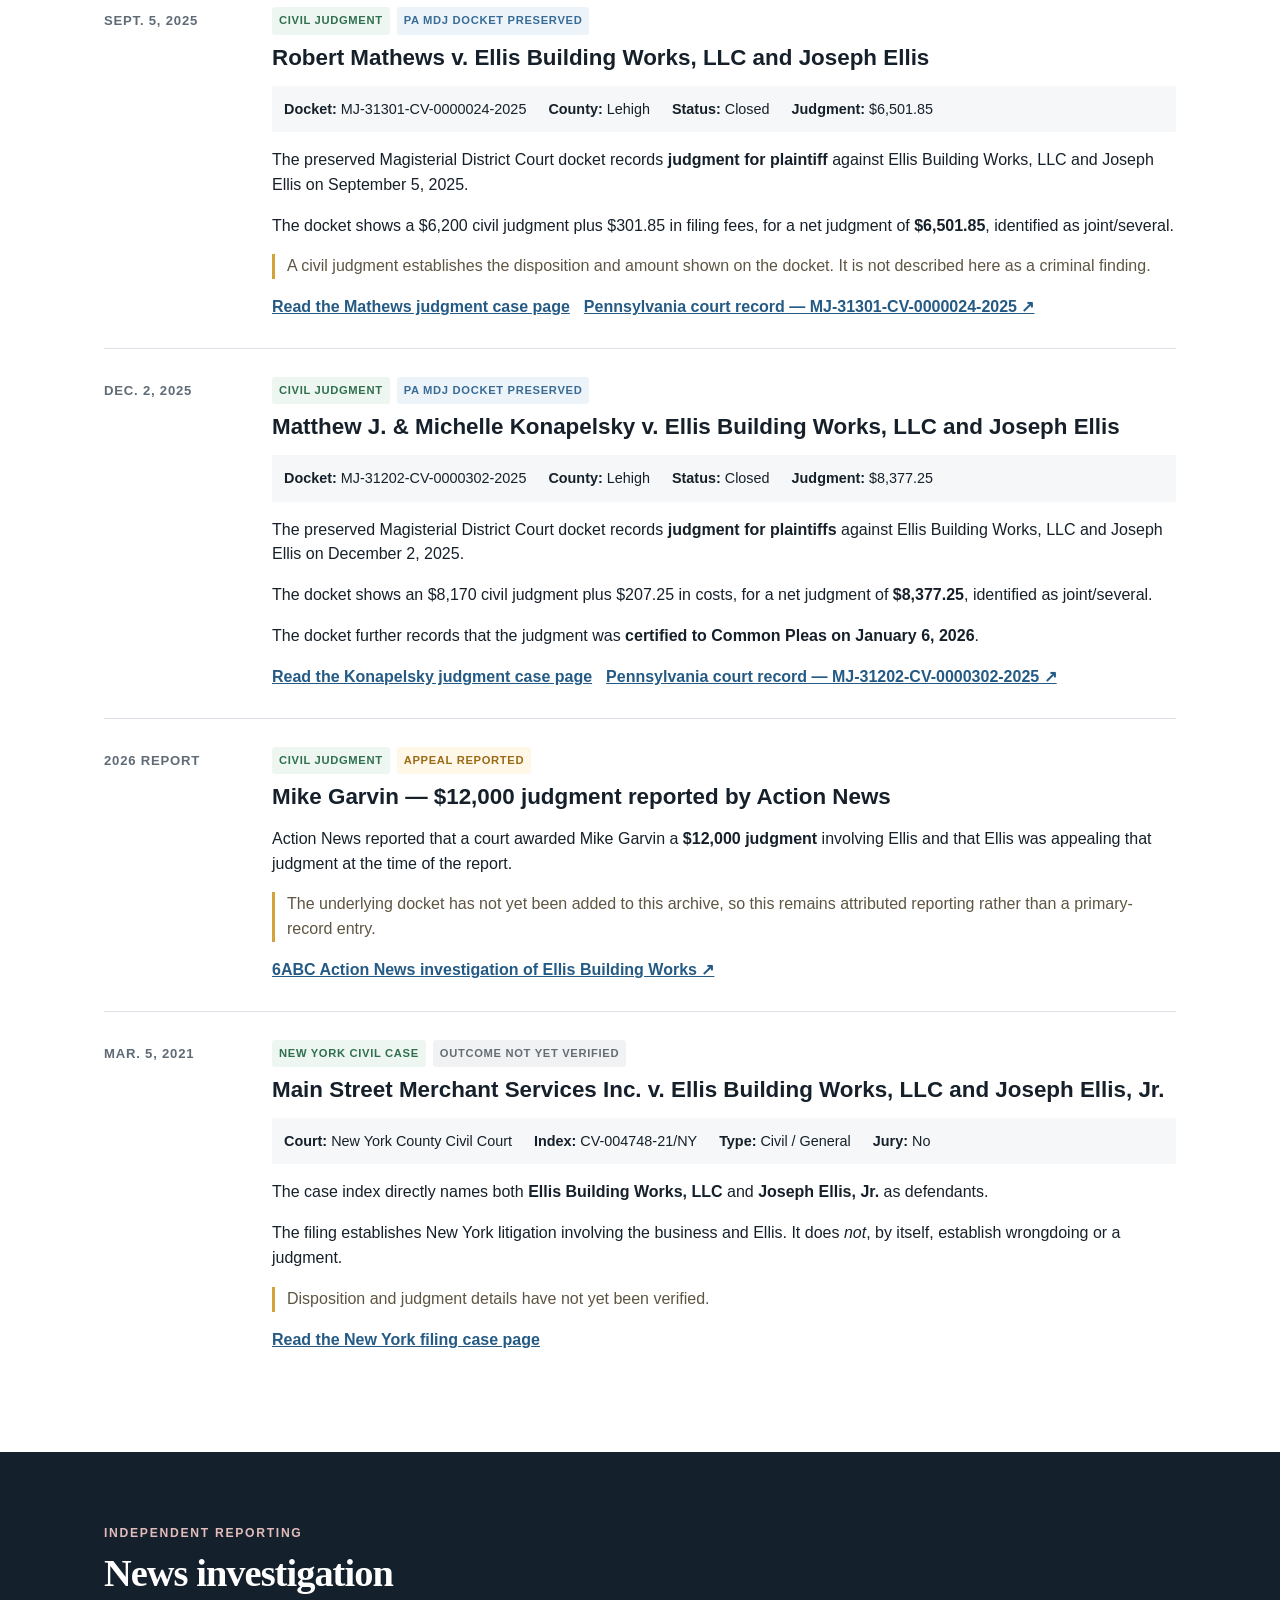
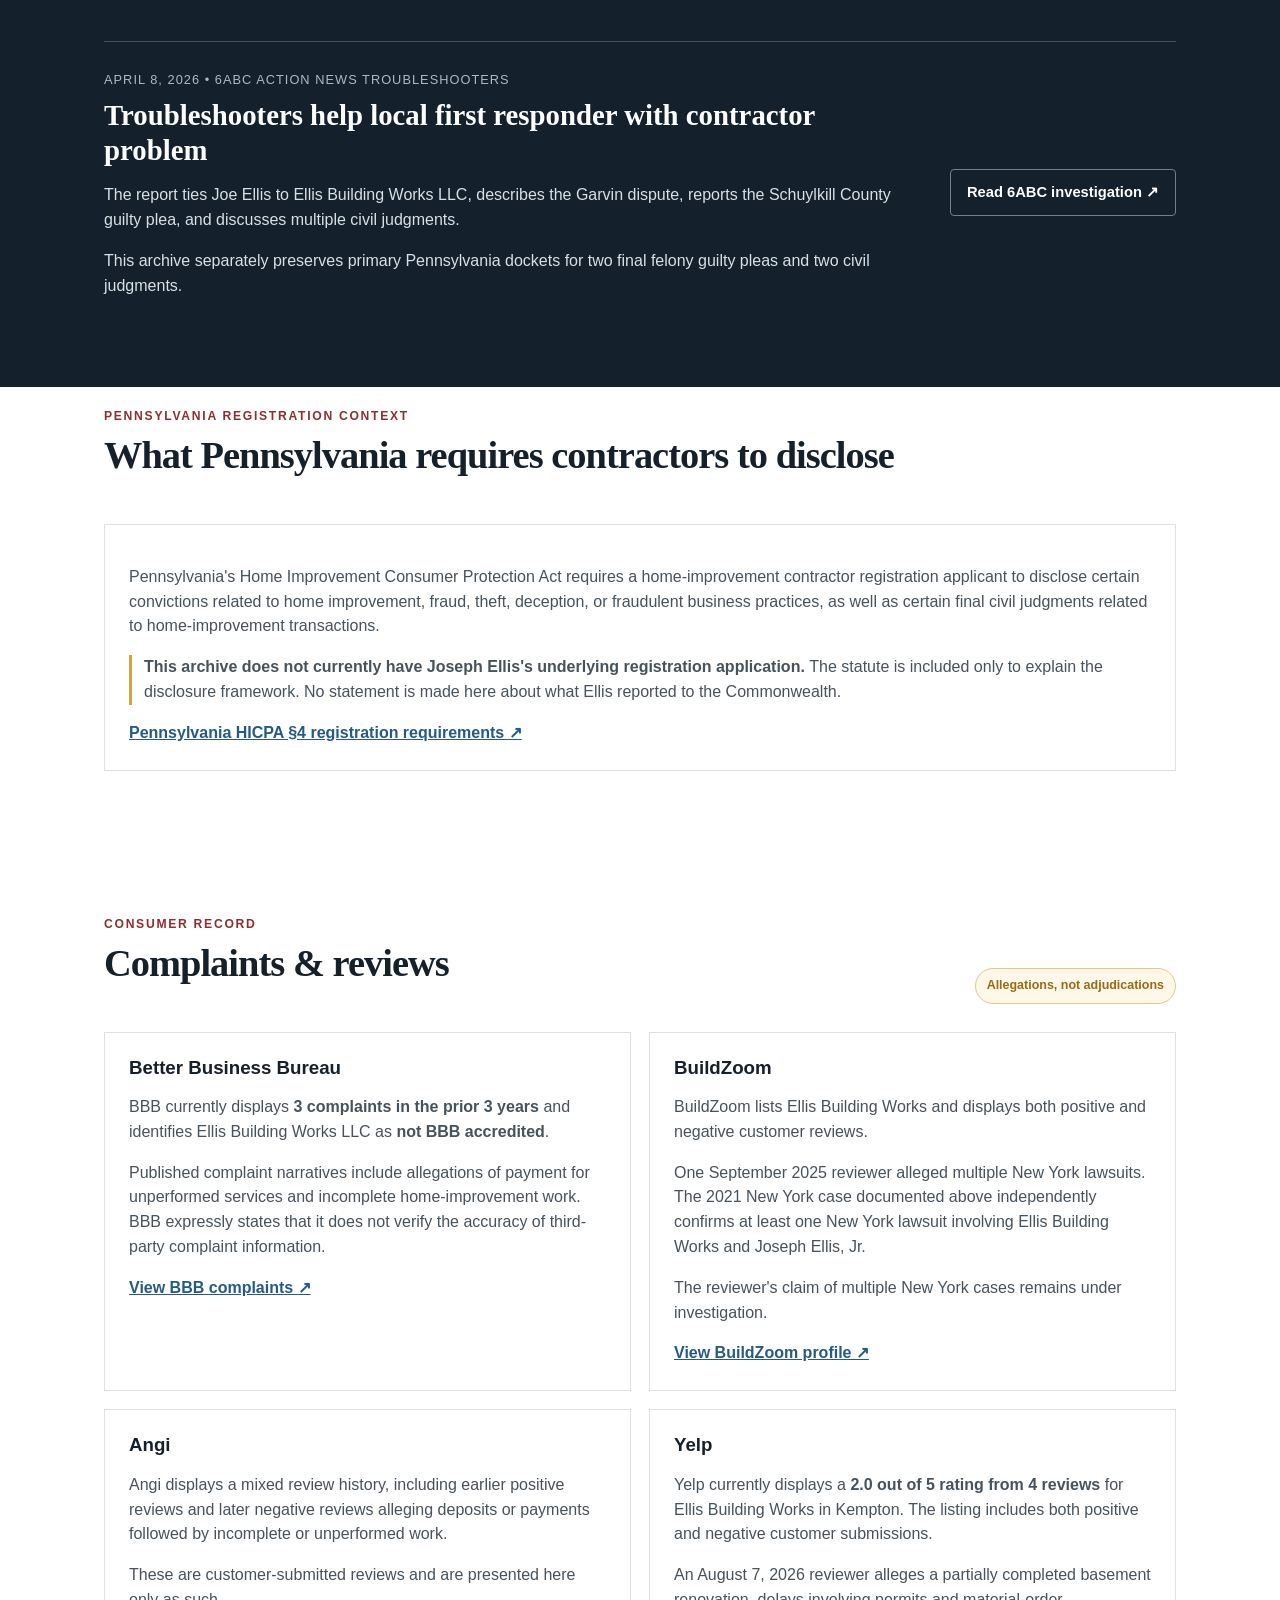
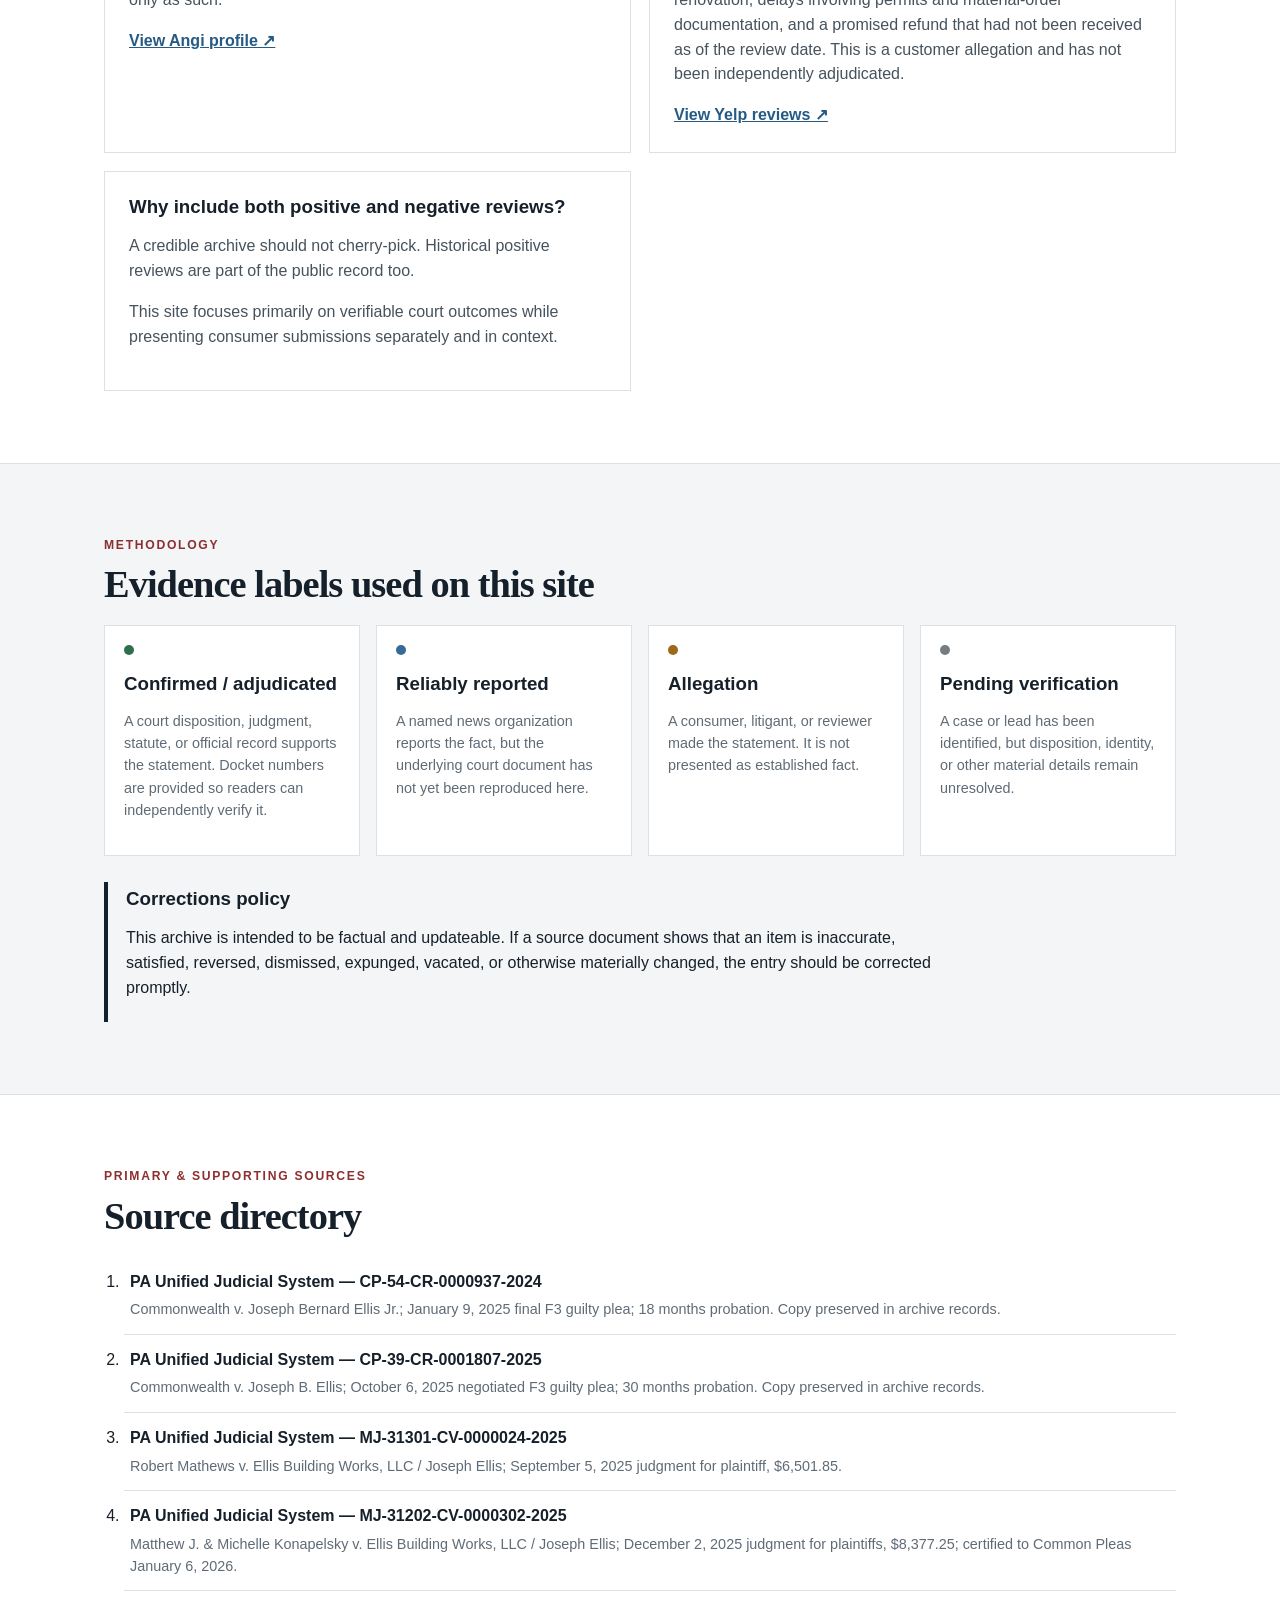
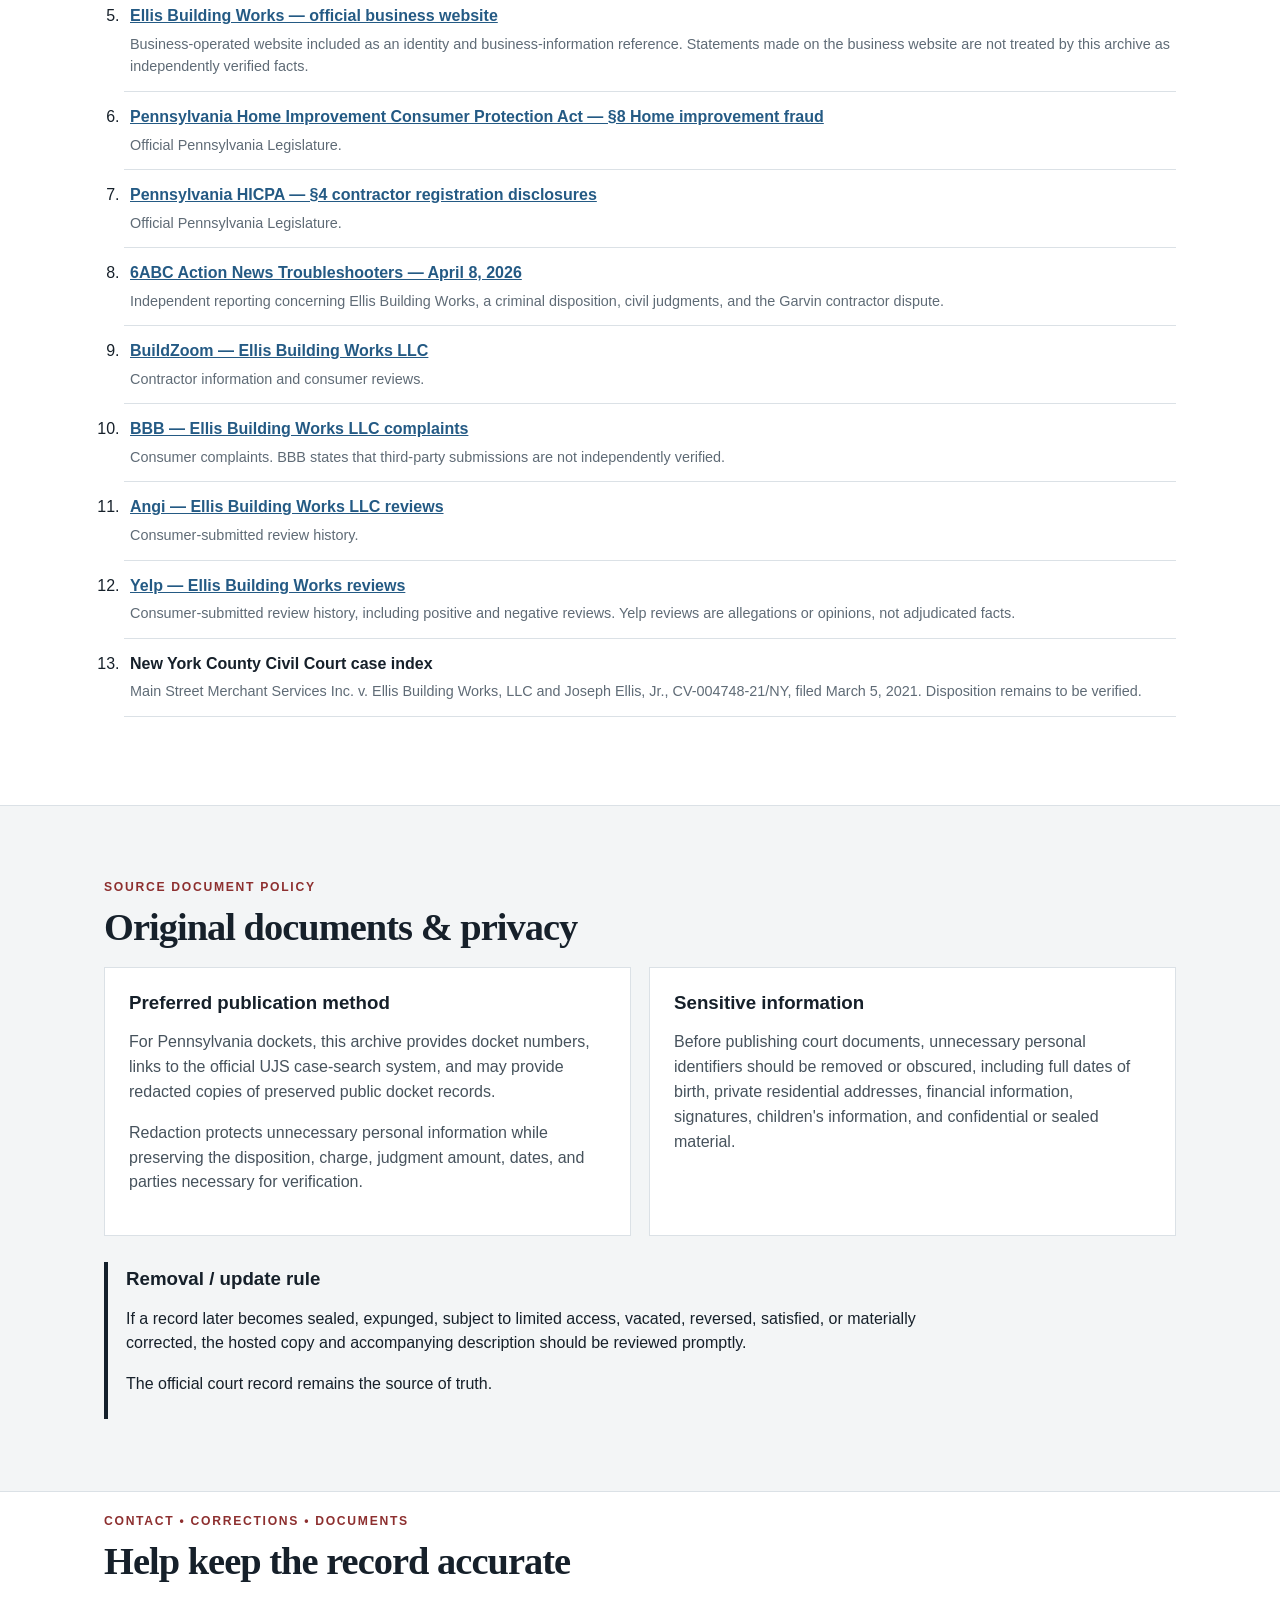
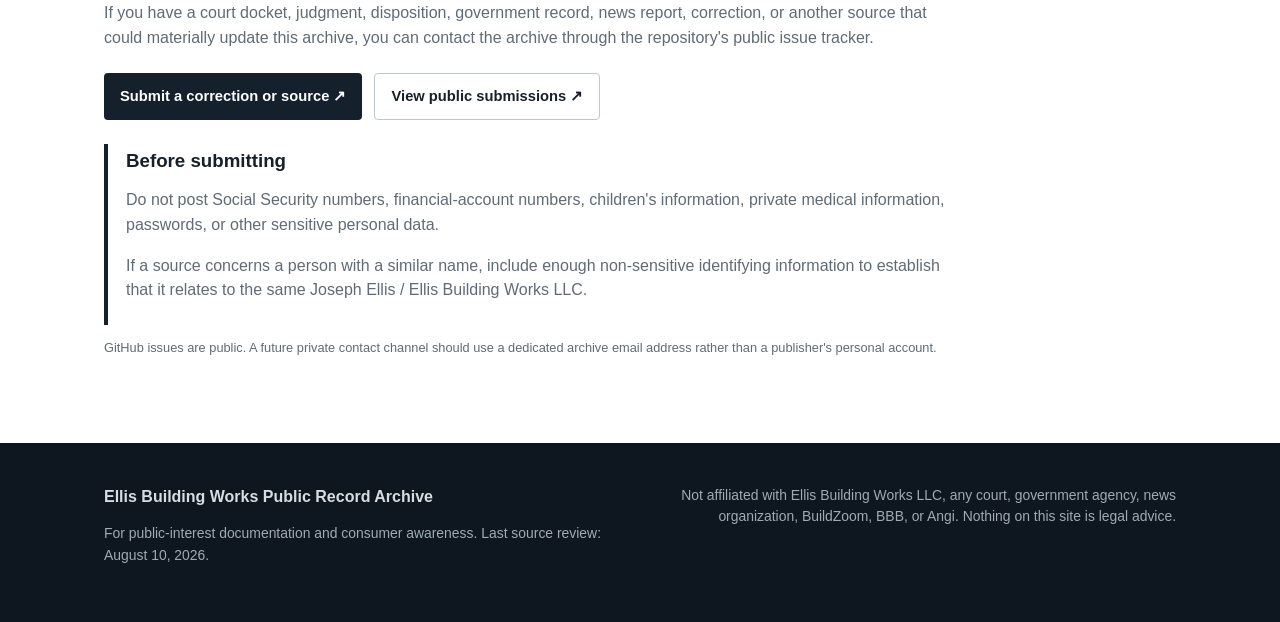
==== commit faf1dd85: "Improve responsive display and SEO metadata" ====
--- a/index.html
+++ b/index.html
@@ -23,6 +23,7 @@
   <meta name="theme-color" content="#17211b" />
 
   <meta property="og:type" content="website" />
+  <meta property="og:locale" content="en_US" />
   <meta property="og:site_name" content="Ellis Building Works Public Record Archive" />
   <meta property="og:title" content="Joseph Ellis &amp; Ellis Building Works LLC | Public Records" />
   <meta property="og:description" content="A source-first archive of court cases, guilty pleas, civil judgments, reporting, and public records concerning Joseph Ellis and Ellis Building Works LLC." />
@@ -73,10 +74,12 @@
 
 <body>
 
+<a class="skip-link" href="#main-content">Skip to main content</a>
+
 <header class="site-header">
   <div class="wrap nav-wrap">
 
-    <a class="brand" href="#top">
+    <a class="brand" href="#main-content" aria-label="Ellis Building Works Public Record Archive home">
       Ellis Building Works
       <span>Public Record Archive</span>
     </a>
@@ -96,7 +99,7 @@
 </header>
 
 
-<main id="top">
+<main id="main-content" tabindex="-1">
 
   <!-- HERO -->
 
@@ -106,7 +109,7 @@
       <div>
 
         <div class="eyebrow">
-          DOCUMENTED PUBLIC RECORD â¢ UPDATED AUGUST 10, 2026
+          DOCUMENTED PUBLIC RECORD • UPDATED AUGUST 10, 2026
         </div>
 
         <h1>
@@ -116,7 +119,7 @@
         <p class="lede">
           A source-first archive of court matters, criminal dispositions,
           civil judgments, business identifiers, news reporting, and consumer
-          complaint records concerning Joseph âJoeâ Ellis and Ellis Building Works LLC.
+          complaint records concerning Joseph “Joe” Ellis and Ellis Building Works LLC.
         </p>
 
         <p class="lede">
@@ -160,7 +163,7 @@
                 target="_blank"
                 rel="noopener"
               >
-                ellisbuildingworks.com â
+                ellisbuildingworks.com ↗
               </a>
             </dd>
           </div>
@@ -168,7 +171,7 @@
           <div>
             <dt>Individual</dt>
             <dd>
-              Joseph âJoeâ Ellis; court records also identify
+              Joseph “Joe” Ellis; court records also identify
               Joseph B. Ellis and Joseph Bernard Ellis Jr.
             </dd>
           </div>
@@ -353,7 +356,7 @@
         </div>
 
         <h3>
-          Commonwealth v. Joseph Bernard Ellis Jr. â Schuylkill County
+          Commonwealth v. Joseph Bernard Ellis Jr. — Schuylkill County
         </h3>
 
         <div class="case-meta">
@@ -370,7 +373,7 @@
 
           <span>
             <b>Statute:</b>
-            73 P.S. Â§ 517.8(a)(1)
+            73 P.S. § 517.8(a)(1)
           </span>
 
           <span>
@@ -384,7 +387,7 @@
           The preserved Pennsylvania Unified Judicial System docket records
           a <strong>final guilty plea</strong> to
           <strong>
-            âFalse Stmt to Induce Agreement for Home Improvement Services.â
+            “False Stmt to Induce Agreement for Home Improvement Services.”
           </strong>
         </p>
 
@@ -415,7 +418,7 @@
             target="_blank"
             rel="noopener"
           >
-            Pennsylvania court record â CP-54-CR-0000937-2024 â
+            Pennsylvania court record — CP-54-CR-0000937-2024 ↗
           </a>
 
           <a
@@ -423,7 +426,7 @@
             target="_blank"
             rel="noopener"
           >
-            Pennsylvania HICPA Â§8 â
+            Pennsylvania HICPA §8 ↗
           </a>
 
         </div>
@@ -456,7 +459,7 @@
         </div>
 
         <h3>
-          Commonwealth v. Joseph B. Ellis â Lehigh County
+          Commonwealth v. Joseph B. Ellis — Lehigh County
         </h3>
 
         <div class="case-meta">
@@ -473,7 +476,7 @@
 
           <span>
             <b>Statute:</b>
-            73 P.S. Â§ 517.8(a)(2)
+            73 P.S. § 517.8(a)(2)
           </span>
 
           <span>
@@ -487,7 +490,7 @@
           The preserved Pennsylvania Unified Judicial System docket records
           a <strong>negotiated guilty plea</strong> to
           <strong>
-            âReceives Advance Payment For Services and Fails to Perform.â
+            “Receives Advance Payment For Services and Fails to Perform.”
           </strong>
         </p>
 
@@ -517,7 +520,7 @@
             target="_blank"
             rel="noopener"
           >
-            Pennsylvania court record â CP-39-CR-0001807-2025 â
+            Pennsylvania court record — CP-39-CR-0001807-2025 ↗
           </a>
 
           <a
@@ -525,7 +528,7 @@
             target="_blank"
             rel="noopener"
           >
-            Pennsylvania HICPA Â§8 â
+            Pennsylvania HICPA §8 ↗
           </a>
 
         </div>
@@ -614,7 +617,7 @@
             target="_blank"
             rel="noopener"
           >
-            Pennsylvania court record â MJ-31301-CV-0000024-2025 â
+            Pennsylvania court record — MJ-31301-CV-0000024-2025 ↗
           </a>
 
         </div>
@@ -703,7 +706,7 @@
             target="_blank"
             rel="noopener"
           >
-            Pennsylvania court record â MJ-31202-CV-0000302-2025 â
+            Pennsylvania court record — MJ-31202-CV-0000302-2025 ↗
           </a>
 
         </div>
@@ -736,7 +739,7 @@
         </div>
 
         <h3>
-          Mike Garvin â $12,000 judgment reported by Action News
+          Mike Garvin — $12,000 judgment reported by Action News
         </h3>
 
         <p>
@@ -757,7 +760,7 @@
             target="_blank"
             rel="noopener"
           >
-            6ABC Action News investigation of Ellis Building Works â
+            6ABC Action News investigation of Ellis Building Works ↗
           </a>
 
         </div>
@@ -875,7 +878,7 @@
         <div>
 
           <div class="date-line">
-            April 8, 2026 â¢ 6ABC Action News Troubleshooters
+            April 8, 2026 • 6ABC Action News Troubleshooters
           </div>
 
           <h3>
@@ -901,7 +904,7 @@
           target="_blank"
           rel="noopener"
         >
-          Read 6ABC investigation â
+          Read 6ABC investigation ↗
         </a>
 
       </article>
@@ -956,7 +959,7 @@
         target="_blank"
         rel="noopener"
       >
-        Pennsylvania HICPA Â§4 registration requirements â
+        Pennsylvania HICPA §4 registration requirements ↗
       </a>
 
     </div>
@@ -1014,7 +1017,7 @@
           target="_blank"
           rel="noopener"
         >
-          View BBB complaints â
+          View BBB complaints ↗
         </a>
 
       </article>
@@ -1047,7 +1050,7 @@
           target="_blank"
           rel="noopener"
         >
-          View BuildZoom profile â
+          View BuildZoom profile ↗
         </a>
 
       </article>
@@ -1074,7 +1077,7 @@
           target="_blank"
           rel="noopener"
         >
-          View Angi profile â
+          View Angi profile ↗
         </a>
 
       </article>
@@ -1104,7 +1107,7 @@
           target="_blank"
           rel="noopener"
         >
-          View Yelp reviews â
+          View Yelp reviews ↗
         </a>
 
       </article>
@@ -1254,7 +1257,7 @@
       <li>
 
         <strong>
-          PA Unified Judicial System â CP-54-CR-0000937-2024
+          PA Unified Judicial System — CP-54-CR-0000937-2024
         </strong>
 
         <span>
@@ -1270,7 +1273,7 @@
       <li>
 
         <strong>
-          PA Unified Judicial System â CP-39-CR-0001807-2025
+          PA Unified Judicial System — CP-39-CR-0001807-2025
         </strong>
 
         <span>
@@ -1286,7 +1289,7 @@
       <li>
 
         <strong>
-          PA Unified Judicial System â MJ-31301-CV-0000024-2025
+          PA Unified Judicial System — MJ-31301-CV-0000024-2025
         </strong>
 
         <span>
@@ -1301,7 +1304,7 @@
       <li>
 
         <strong>
-          PA Unified Judicial System â MJ-31202-CV-0000302-2025
+          PA Unified Judicial System — MJ-31202-CV-0000302-2025
         </strong>
 
         <span>
@@ -1322,7 +1325,7 @@
           target="_blank"
           rel="noopener"
         >
-          Ellis Building Works â official business website
+          Ellis Building Works — official business website
         </a>
 
         <span>
@@ -1342,8 +1345,8 @@
           target="_blank"
           rel="noopener"
         >
-          Pennsylvania Home Improvement Consumer Protection Act â
-          Â§8 Home improvement fraud
+          Pennsylvania Home Improvement Consumer Protection Act —
+          §8 Home improvement fraud
         </a>
 
         <span>
@@ -1360,7 +1363,7 @@
           target="_blank"
           rel="noopener"
         >
-          Pennsylvania HICPA â Â§4 contractor registration disclosures
+          Pennsylvania HICPA — §4 contractor registration disclosures
         </a>
 
         <span>
@@ -1377,7 +1380,7 @@
           target="_blank"
           rel="noopener"
         >
-          6ABC Action News Troubleshooters â April 8, 2026
+          6ABC Action News Troubleshooters — April 8, 2026
         </a>
 
         <span>
@@ -1396,7 +1399,7 @@
           target="_blank"
           rel="noopener"
         >
-          BuildZoom â Ellis Building Works LLC
+          BuildZoom — Ellis Building Works LLC
         </a>
 
         <span>
@@ -1413,7 +1416,7 @@
           target="_blank"
           rel="noopener"
         >
-          BBB â Ellis Building Works LLC complaints
+          BBB — Ellis Building Works LLC complaints
         </a>
 
         <span>
@@ -1431,7 +1434,7 @@
           target="_blank"
           rel="noopener"
         >
-          Angi â Ellis Building Works LLC reviews
+          Angi — Ellis Building Works LLC reviews
         </a>
 
         <span>
@@ -1448,7 +1451,7 @@
           target="_blank"
           rel="noopener"
         >
-          Yelp â Ellis Building Works reviews
+          Yelp — Ellis Building Works reviews
         </a>
 
         <span>
@@ -1572,7 +1575,7 @@
   <section id="contact" class="wrap section submit-section">
 
     <div class="eyebrow">
-      CONTACT â¢ CORRECTIONS â¢ DOCUMENTS
+      CONTACT • CORRECTIONS • DOCUMENTS
     </div>
 
     <h2>
@@ -1599,7 +1602,7 @@
         target="_blank"
         rel="noopener"
       >
-        Submit a correction or source â
+        Submit a correction or source ↗
       </a>
 
       <a
@@ -1608,7 +1611,7 @@
         target="_blank"
         rel="noopener"
       >
-        View public submissions â
+        View public submissions ↗
       </a>
 
     </div>
--- a/styles.css
+++ b/styles.css
@@ -27,3 +27,42 @@
 .related-cases li{margin:9px 0}
 .related-cases a{color:#245a84;font-weight:700}
 @media(max-width:800px){.case-page-grid,.record-layout{grid-template-columns:1fr}.record-table div{grid-template-columns:1fr;gap:4px}.case-header{padding-top:38px}.case-page-grid a{min-height:130px}}
+
+/* Accessibility, responsive navigation, and narrow-screen resilience */
+body{overflow-wrap:break-word}
+.skip-link{position:fixed;top:8px;left:8px;z-index:100;background:var(--dark);color:#fff;padding:10px 14px;border-radius:4px;transform:translateY(-150%)}
+.skip-link:focus{transform:translateY(0)}
+a:focus-visible{outline:3px solid #d59b24;outline-offset:3px}
+.brand{flex:0 0 auto}
+.site-header nav{gap:6px;justify-content:flex-end}
+.site-header nav a{display:inline-flex;align-items:center;min-height:44px;padding:0 6px}
+.site-header nav a:hover{text-decoration:underline;text-underline-offset:4px}
+.button{display:inline-flex;align-items:center;min-height:44px}
+section[id]{scroll-margin-top:90px}
+@media(max-width:980px){
+  .nav-wrap{align-items:flex-start;flex-direction:column;gap:2px;padding-top:10px;padding-bottom:6px}
+  .brand span{display:block;margin:0;font-size:.78rem}
+  .site-header nav{display:flex;width:100%;flex-wrap:nowrap;justify-content:flex-start;gap:12px;overflow-x:auto;overscroll-behavior-inline:contain;scrollbar-width:thin}
+  .site-header nav a{flex:0 0 auto}
+  .hero{padding-top:52px}
+  .hero-grid,.grid-2,.method-grid,.footer-grid{grid-template-columns:1fr}
+  .case-card{grid-template-columns:1fr;gap:8px}
+  .section-head,.news-card{align-items:flex-start;flex-direction:column}
+  .footer-note{text-align:left}
+  .identity-card{margin-top:4px}
+  section[id]{scroll-margin-top:125px}
+}
+@media(max-width:520px){
+  .wrap{padding-left:18px;padding-right:18px}
+  .hero{padding:42px 0 48px}
+  h1{font-size:clamp(2.35rem,13vw,3.3rem)}
+  .lede{font-size:1.08rem}
+  .section{padding-top:54px;padding-bottom:54px}
+  .identity-card,.panel{padding:19px}
+  .case-meta{display:grid}
+  .notice{margin-left:12px;margin-right:12px}
+  .actions,.contact-actions{align-items:stretch;flex-direction:column}
+  .button{justify-content:center;width:100%}
+}
+@media(prefers-reduced-motion:reduce){html{scroll-behavior:auto}*,*::before,*::after{animation-duration:.01ms!important;animation-iteration-count:1!important;transition-duration:.01ms!important;scroll-behavior:auto!important}}
+@media print{.site-header,.actions,.contact-actions{display:none}.hero,.case-header,.band,footer{background:#fff!important;color:#000!important}.hero,.section,.case-header,footer{padding:24px 0}.case-card,.panel,.identity-card,.status-box{break-inside:avoid;box-shadow:none}a{color:#000;text-decoration:underline}.wrap{max-width:none}}
